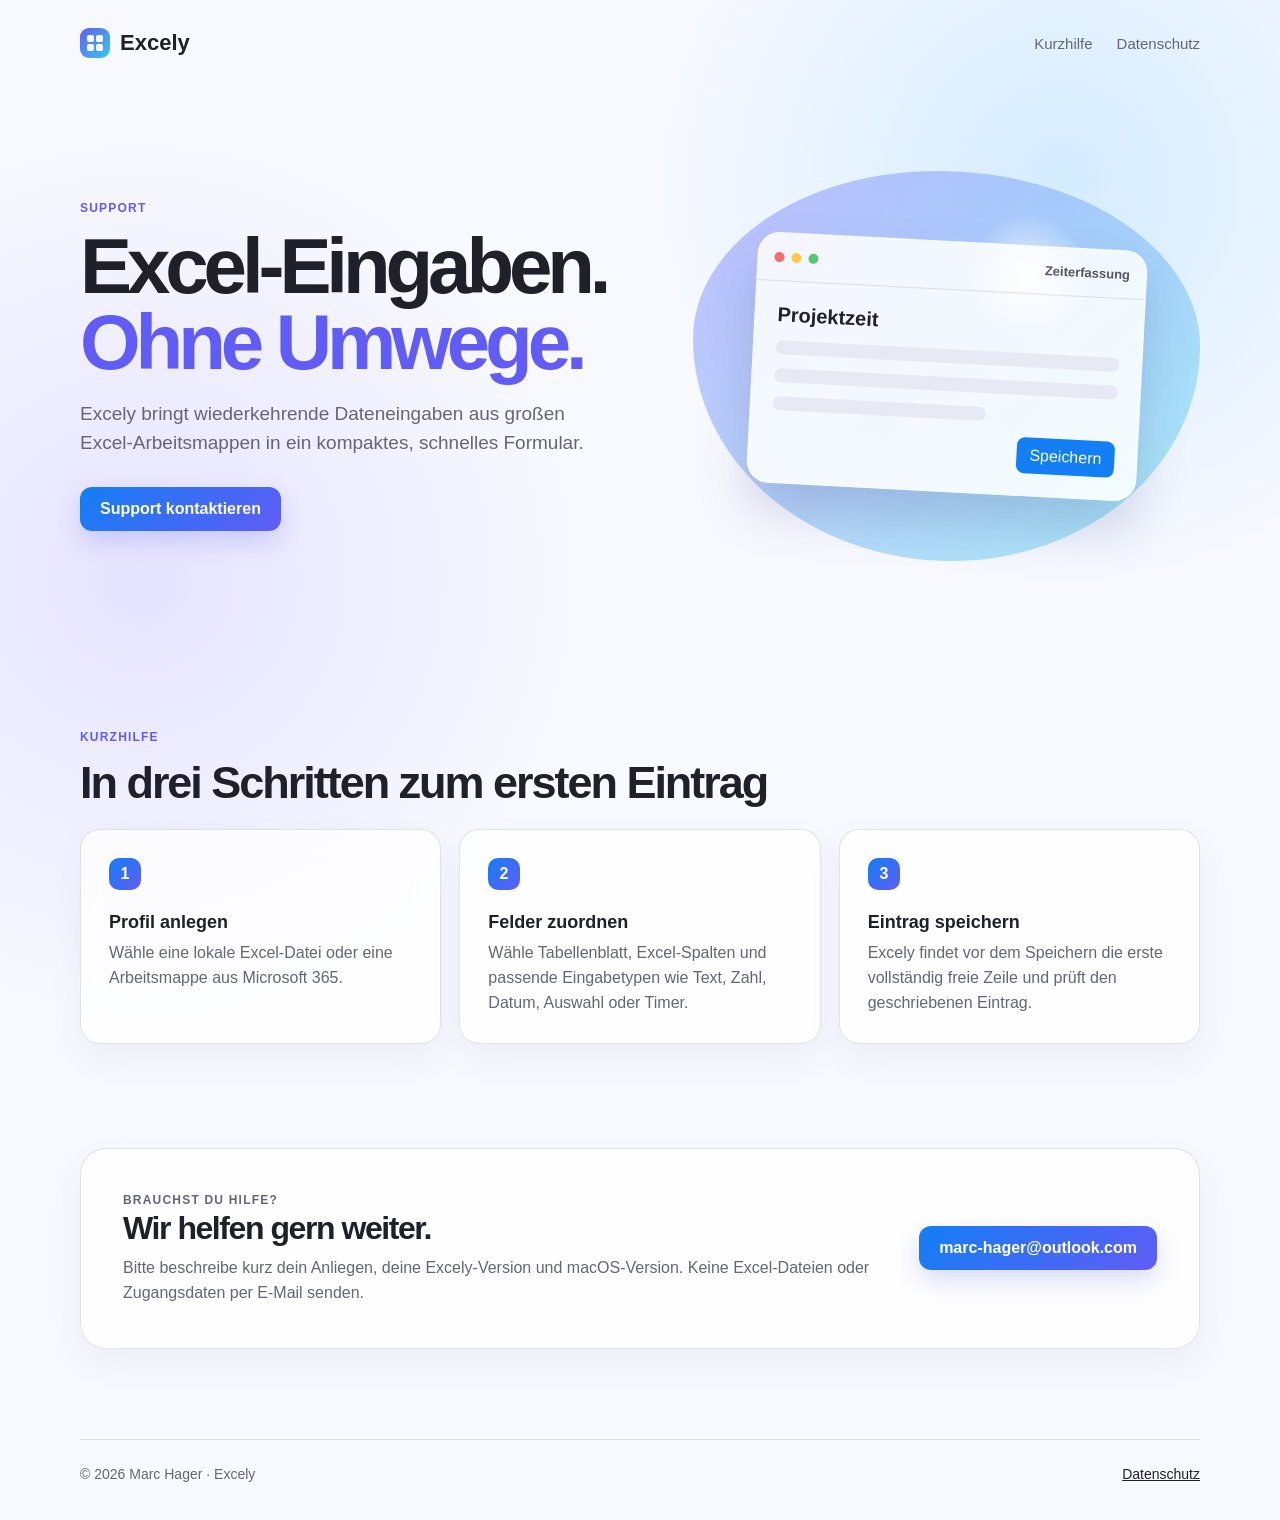
==== index.html @ b10bd7d4 "Add Excely support and privacy pages" ====
<!doctype html>
<html lang="de">
  <head>
    <meta charset="utf-8">
    <meta name="viewport" content="width=device-width, initial-scale=1">
    <meta name="description" content="Support und Kurzhilfe für Excely, das kompakte Eingabeformular für Excel.">
    <title>Excely – Support</title>
    <link rel="stylesheet" href="styles.css">
  </head>
  <body>
    <header class="site-header">
      <a class="brand" href="./" aria-label="Excely Support Startseite">
        <span class="brand-mark" aria-hidden="true"><i></i><i></i><i></i><i></i></span>
        <span>Excely</span>
      </a>
      <nav aria-label="Hauptnavigation">
        <a href="#hilfe">Kurzhilfe</a>
        <a href="datenschutz.html">Datenschutz</a>
      </nav>
    </header>

    <main>
      <section class="hero" aria-labelledby="hero-title">
        <div class="hero-copy">
          <p class="eyebrow">SUPPORT</p>
          <h1 id="hero-title">Excel-Eingaben.<br><span>Ohne Umwege.</span></h1>
          <p class="lead">Excely bringt wiederkehrende Dateneingaben aus großen Excel-Arbeitsmappen in ein kompaktes, schnelles Formular.</p>
          <a class="button" href="mailto:marc-hager@outlook.com?subject=Excely%20Support">Support kontaktieren</a>
        </div>
        <div class="hero-orb" aria-hidden="true">
          <div class="mini-window">
            <div class="mini-toolbar"><b></b><b></b><b></b><span>Zeiterfassung</span></div>
            <div class="mini-content">
              <strong>Projektzeit</strong>
              <div class="mini-line wide"></div>
              <div class="mini-line"></div>
              <div class="mini-line short"></div>
              <button>Speichern</button>
            </div>
          </div>
        </div>
      </section>

      <section class="quick-start" id="hilfe" aria-labelledby="quick-start-title">
        <p class="eyebrow">KURZHILFE</p>
        <h2 id="quick-start-title">In drei Schritten zum ersten Eintrag</h2>
        <div class="steps">
          <article>
            <span>1</span>
            <h3>Profil anlegen</h3>
            <p>Wähle eine lokale Excel-Datei oder eine Arbeitsmappe aus Microsoft 365.</p>
          </article>
          <article>
            <span>2</span>
            <h3>Felder zuordnen</h3>
            <p>Wähle Tabellenblatt, Excel-Spalten und passende Eingabetypen wie Text, Zahl, Datum, Auswahl oder Timer.</p>
          </article>
          <article>
            <span>3</span>
            <h3>Eintrag speichern</h3>
            <p>Excely findet vor dem Speichern die erste vollständig freie Zeile und prüft den geschriebenen Eintrag.</p>
          </article>
        </div>
      </section>

      <section class="support-card" aria-labelledby="support-title">
        <div>
          <p class="eyebrow">BRAUCHST DU HILFE?</p>
          <h2 id="support-title">Wir helfen gern weiter.</h2>
          <p>Bitte beschreibe kurz dein Anliegen, deine Excely-Version und macOS-Version. Keine Excel-Dateien oder Zugangsdaten per E-Mail senden.</p>
        </div>
        <a class="button secondary" href="mailto:marc-hager@outlook.com?subject=Excely%20Support">marc-hager@outlook.com</a>
      </section>
    </main>

    <footer>
      <span>© 2026 Marc Hager · Excely</span>
      <a href="datenschutz.html">Datenschutz</a>
    </footer>
  </body>
</html>
---- styles.css ----
:root {
  color-scheme: light;
  --ink: #20202a;
  --muted: #656574;
  --line: rgba(32, 32, 42, .12);
  --blue: #147ef5;
  --indigo: #615cf6;
  --surface: rgba(255, 255, 255, .76);
  font-family: -apple-system, BlinkMacSystemFont, "SF Pro Display", "Helvetica Neue", sans-serif;
}

* { box-sizing: border-box; }

body {
  margin: 0;
  min-width: 320px;
  color: var(--ink);
  background:
    radial-gradient(circle at 83% 12%, rgba(100, 194, 255, .24), transparent 26rem),
    radial-gradient(circle at 11% 38%, rgba(151, 126, 255, .18), transparent 28rem),
    #f8f9ff;
}

a { color: inherit; }

.site-header, main, footer {
  width: min(1120px, calc(100% - 48px));
  margin-inline: auto;
}

.site-header {
  display: flex;
  align-items: center;
  justify-content: space-between;
  min-height: 86px;
}

.brand { display: inline-flex; align-items: center; gap: 10px; color: var(--ink); font-size: 22px; font-weight: 750; text-decoration: none; }
.brand-mark { display: grid; grid-template-columns: repeat(2, 7px); gap: 2px; padding: 7px; border-radius: 9px; background: linear-gradient(135deg, var(--indigo), #39c8ee); }
.brand-mark i { display: block; height: 7px; border-radius: 2px; background: white; }
nav { display: flex; gap: 24px; color: var(--muted); font-size: 15px; }
nav a { text-decoration: none; }
nav a:hover, nav a[aria-current="page"] { color: var(--ink); }

.hero { display: grid; grid-template-columns: 1.06fr .94fr; align-items: center; min-height: 560px; gap: 42px; }
.eyebrow { margin: 0 0 13px; color: var(--indigo); font-size: 12px; font-weight: 750; letter-spacing: .1em; }
h1, h2, h3, p { margin-top: 0; }
h1 { max-width: 610px; margin-bottom: 20px; font-size: clamp(46px, 7vw, 78px); line-height: .98; letter-spacing: -.065em; }
h1 span { color: var(--indigo); }
h2 { margin-bottom: 20px; font-size: clamp(30px, 4vw, 45px); letter-spacing: -.045em; }
h3 { margin-bottom: 8px; font-size: 18px; }
.lead { max-width: 515px; margin-bottom: 30px; color: var(--muted); font-size: 19px; line-height: 1.5; }
.button { display: inline-block; padding: 13px 20px; border-radius: 12px; color: white; background: linear-gradient(135deg, var(--blue), var(--indigo)); box-shadow: 0 10px 24px rgba(59, 86, 212, .2); font-weight: 650; text-decoration: none; }
.button:hover { filter: brightness(1.04); transform: translateY(-1px); }

.hero-orb { display: grid; place-items: center; min-height: 390px; border-radius: 48% 52% 49% 51% / 43% 45% 55% 57%; background: radial-gradient(circle at 66% 27%, rgba(255, 255, 255, .86), transparent 14%), linear-gradient(140deg, rgba(128, 120, 255, .46), rgba(65, 216, 235, .42)); }
.mini-window { width: min(390px, 85%); overflow: hidden; border: 1px solid rgba(255, 255, 255, .78); border-radius: 22px; background: rgba(255, 255, 255, .85); box-shadow: 0 28px 50px rgba(60, 65, 130, .2); transform: rotate(3deg); }
.mini-toolbar { display: flex; align-items: center; gap: 7px; height: 48px; padding: 0 16px; border-bottom: 1px solid var(--line); }
.mini-toolbar b { width: 10px; height: 10px; border-radius: 50%; background: #ff6a6a; }
.mini-toolbar b:nth-child(2) { background: #ffca4a; }.mini-toolbar b:nth-child(3) { background: #52c96b; }
.mini-toolbar span { margin-left: auto; color: #555564; font-size: 13px; font-weight: 650; }
.mini-content { display: grid; gap: 14px; padding: 22px; }.mini-content strong { font-size: 20px; }.mini-line { height: 14px; border-radius: 7px; background: #e7e9f5; }.mini-line.wide { width: 100%; }.mini-line.short { width: 62%; }.mini-content button { justify-self: end; border: 0; border-radius: 8px; padding: 9px 13px; color: white; background: var(--blue); font: inherit; }

.quick-start { padding: 84px 0; }.steps { display: grid; grid-template-columns: repeat(3, 1fr); gap: 18px; }.steps article, .support-card { border: 1px solid var(--line); background: var(--surface); box-shadow: 0 14px 34px rgba(66, 66, 98, .06); backdrop-filter: blur(12px); }.steps article { padding: 28px; border-radius: 20px; }.steps span { display: grid; width: 32px; height: 32px; place-items: center; margin-bottom: 22px; border-radius: 10px; color: white; background: linear-gradient(135deg, var(--blue), var(--indigo)); font-weight: 700; }.steps p, .support-card p { margin-bottom: 0; color: var(--muted); line-height: 1.55; }

.support-card { display: flex; align-items: center; justify-content: space-between; gap: 30px; margin: 20px 0 90px; padding: 42px; border-radius: 26px; }.support-card h2 { margin-bottom: 9px; font-size: 32px; }.secondary { white-space: nowrap; }

.legal-page { max-width: 760px; padding: 72px 0 92px; }.legal-page h1 { font-size: clamp(44px, 6vw, 62px); }.legal-page h2 { margin-top: 44px; margin-bottom: 12px; font-size: 24px; }.legal-page p { color: #444451; line-height: 1.65; }.updated { color: var(--muted) !important; }
footer { display: flex; justify-content: space-between; padding: 26px 0 38px; border-top: 1px solid var(--line); color: var(--muted); font-size: 14px; }footer a { color: var(--ink); }

@media (max-width: 720px) {
  .site-header, main, footer { width: min(100% - 32px, 1120px); }.site-header { min-height: 72px; }.site-header nav { gap: 14px; font-size: 14px; }.hero { grid-template-columns: 1fr; padding: 54px 0 68px; gap: 30px; }.hero-orb { min-height: 300px; }.steps { grid-template-columns: 1fr; }.quick-start { padding: 58px 0; }.support-card { display: block; margin-bottom: 58px; padding: 30px; }.support-card .button { margin-top: 24px; }.legal-page { padding-top: 42px; }footer { gap: 12px; flex-direction: column; }
}
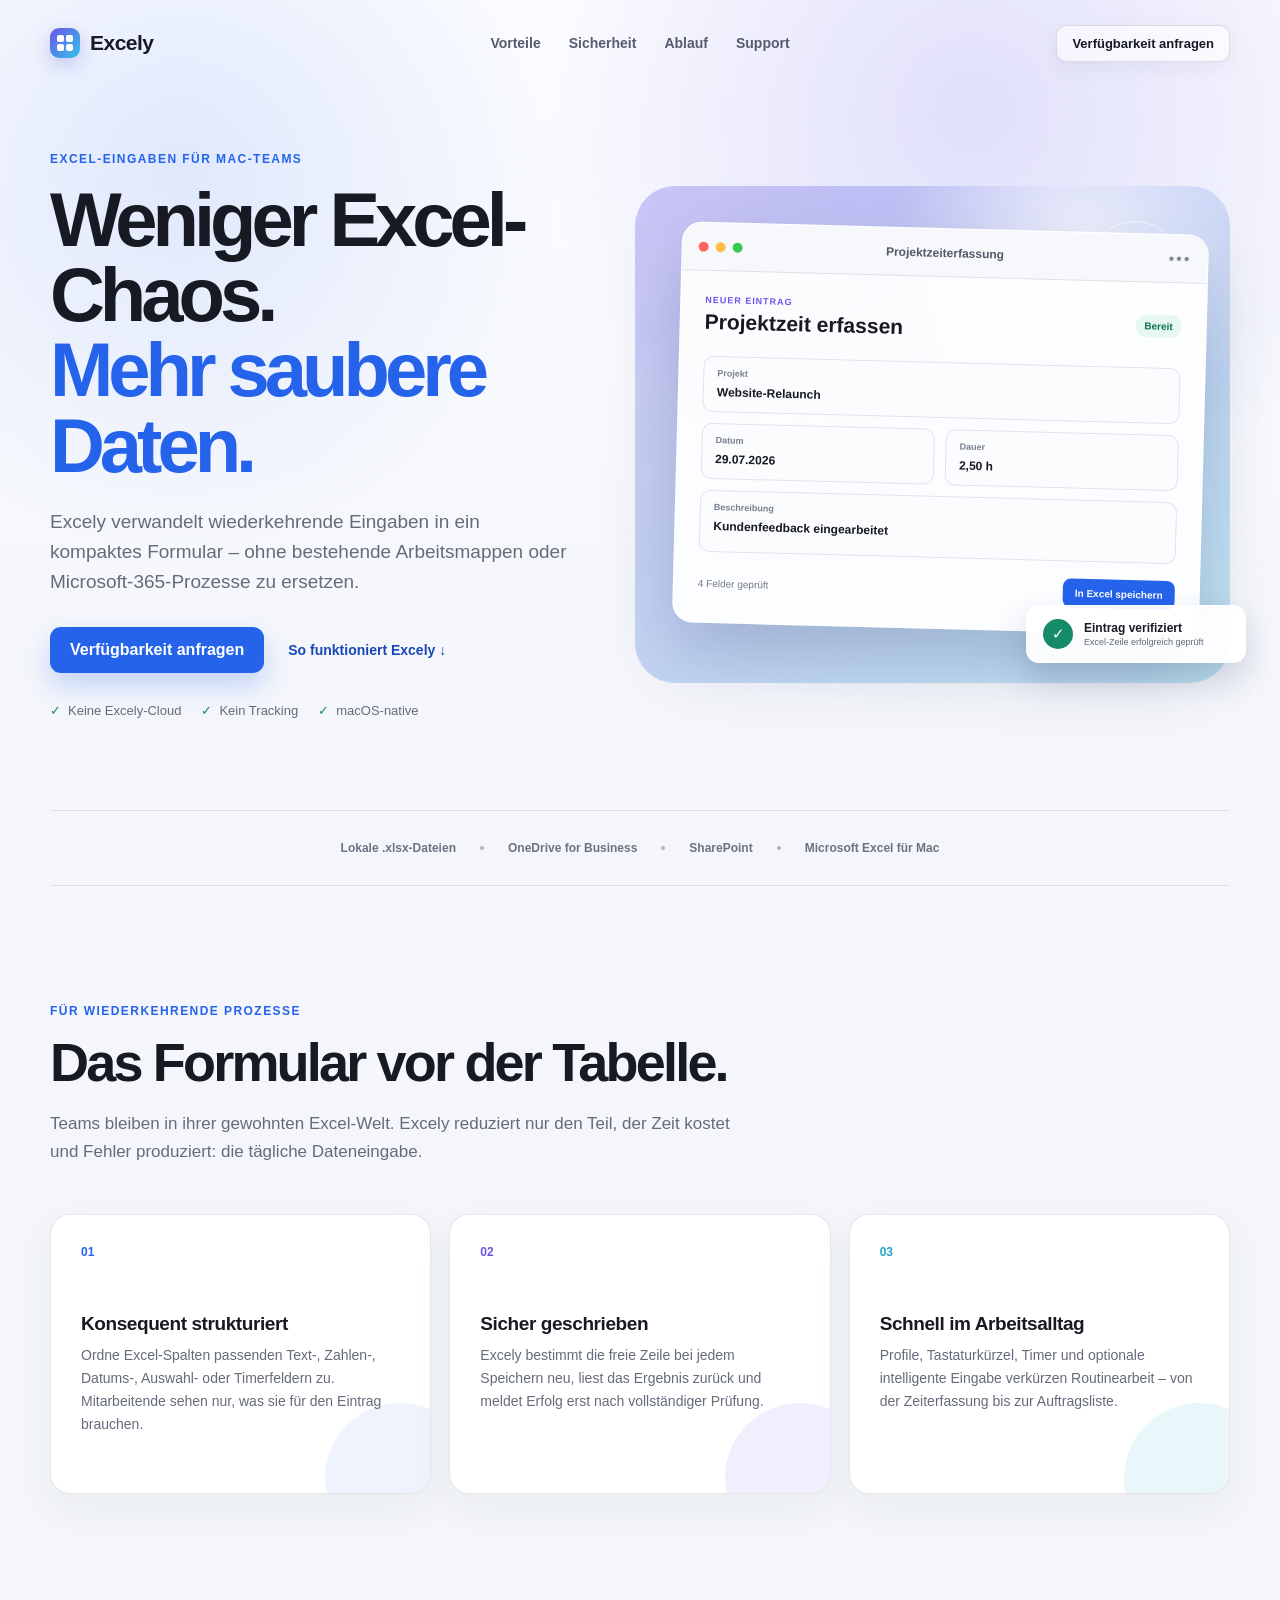
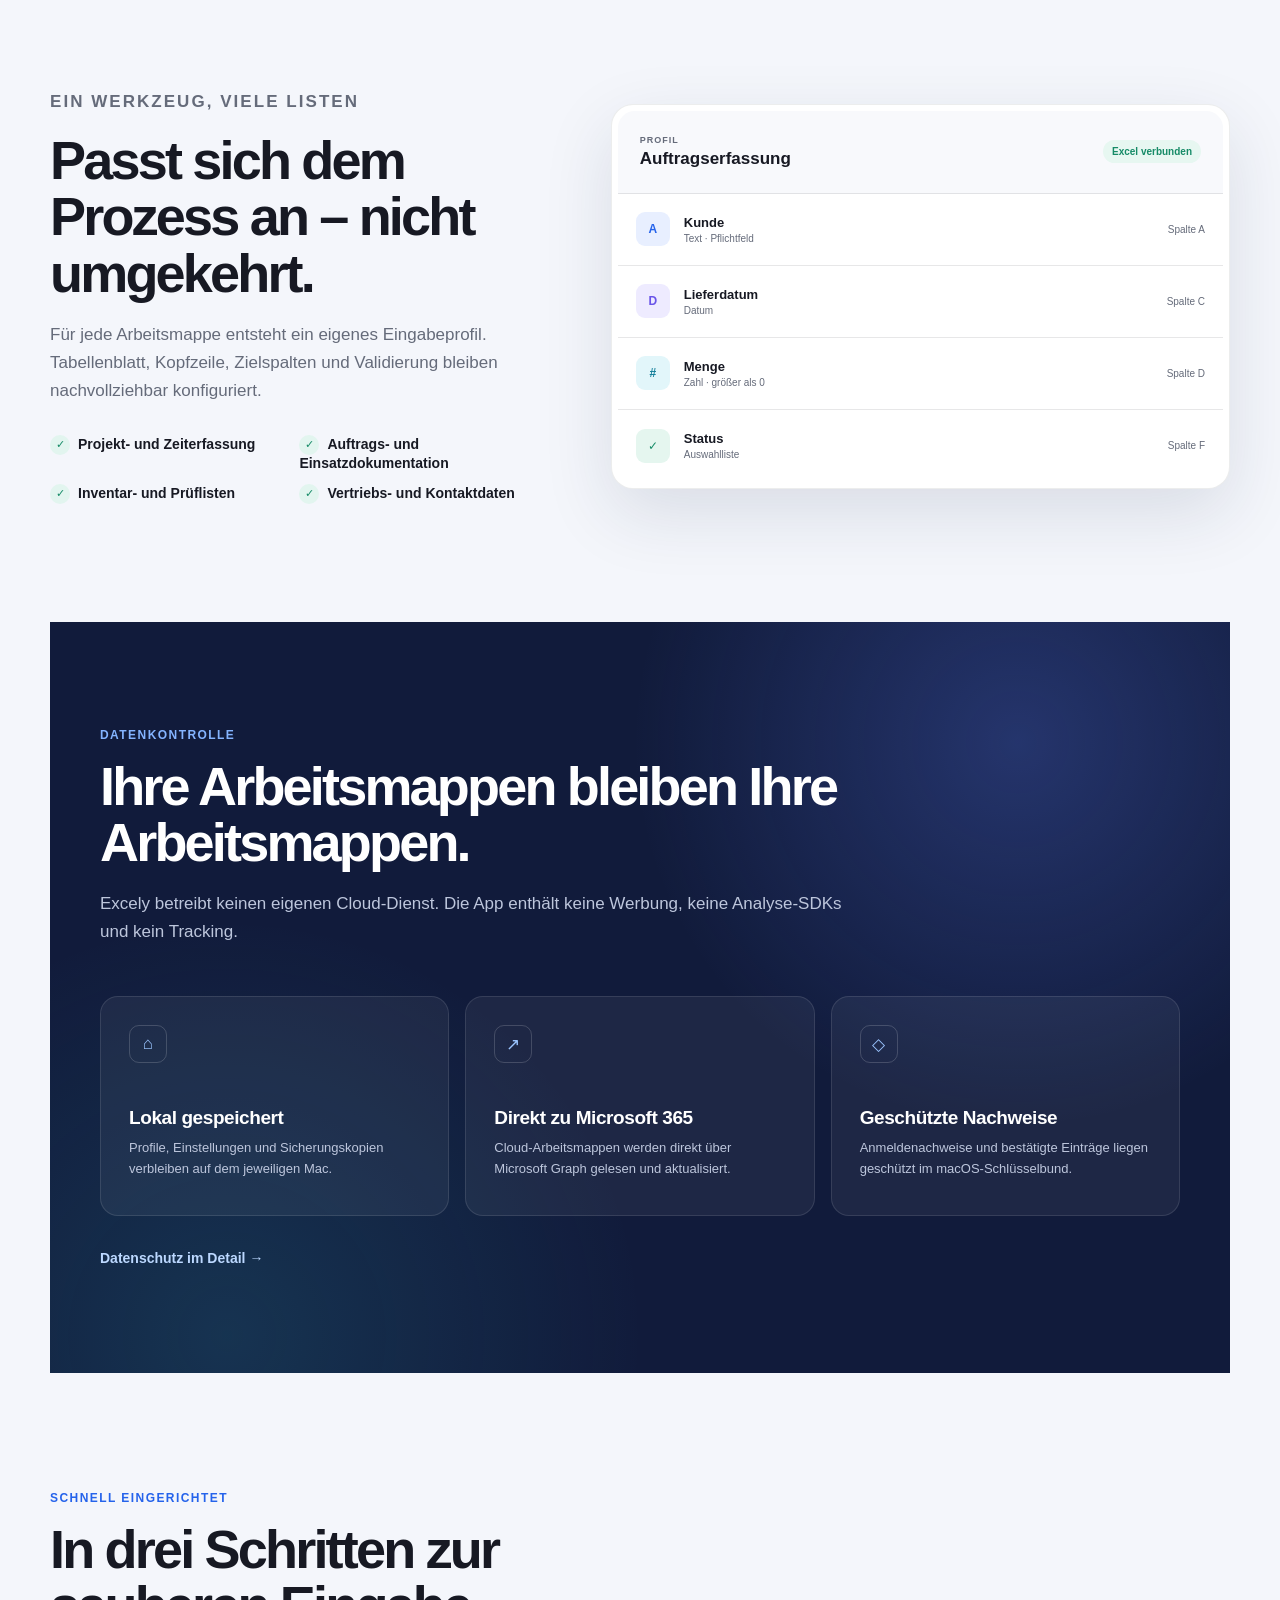
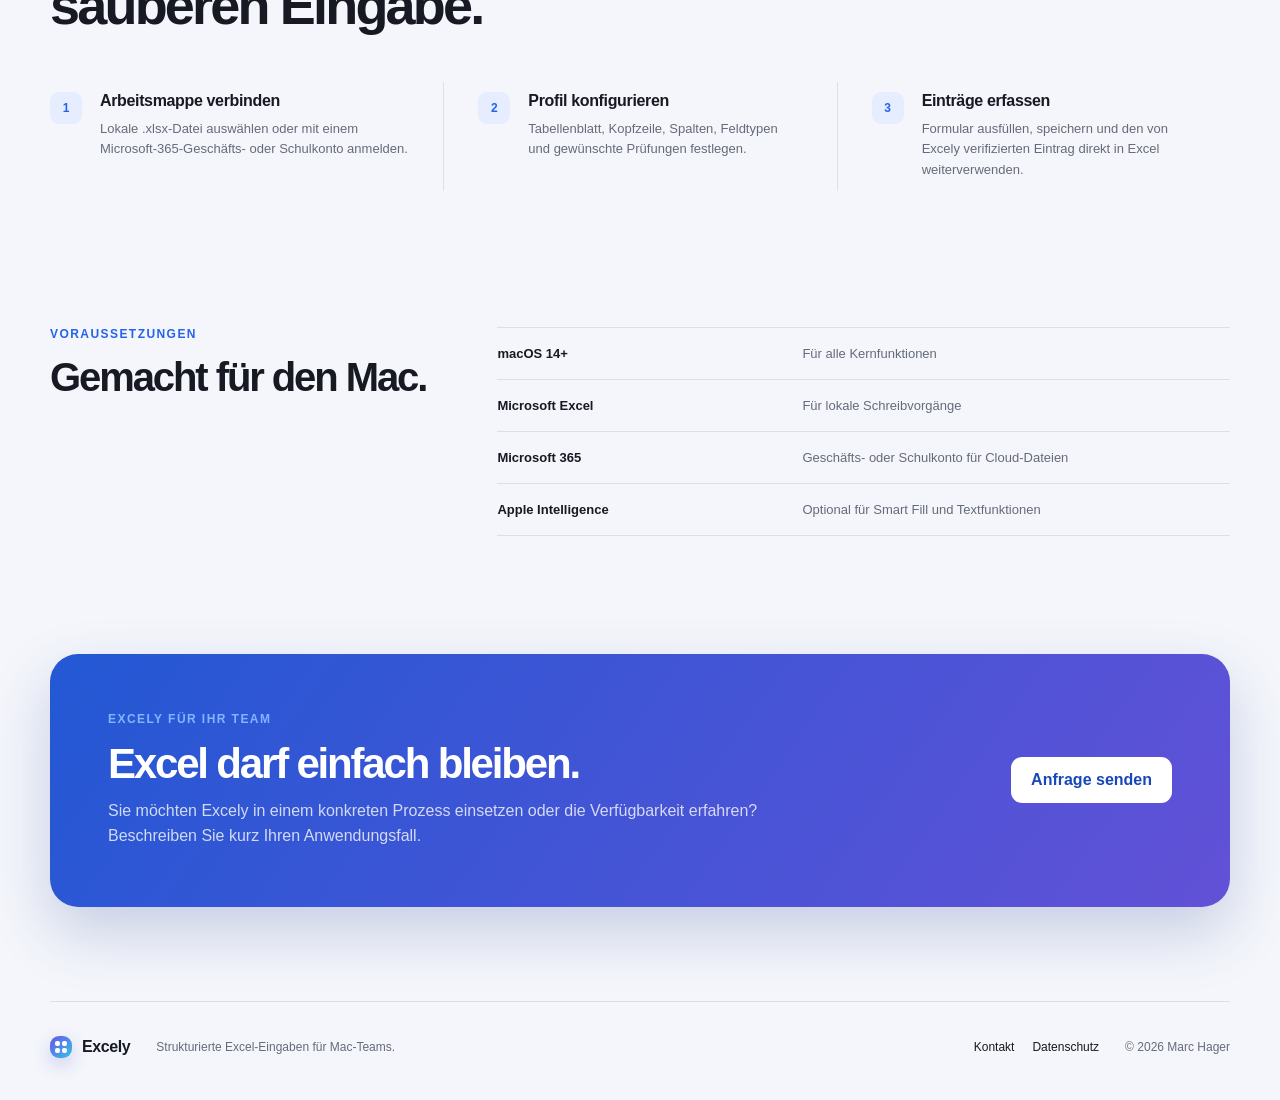
==== commit d4d9c10a: "Revamp Excely marketing and privacy pages" ====
--- a/index.html
+++ b/index.html
@@ -3,79 +3,231 @@
   <head>
     <meta charset="utf-8">
     <meta name="viewport" content="width=device-width, initial-scale=1">
-    <meta name="description" content="Support und Kurzhilfe für Excely, das kompakte Eingabeformular für Excel.">
-    <title>Excely – Support</title>
+    <meta name="description" content="Excely macht wiederkehrende Excel-Eingaben für Teams schnell, strukturiert und verlässlich – lokal auf dem Mac oder direkt in Microsoft 365.">
+    <meta name="theme-color" content="#f4f6fb">
+    <title>Excely – Strukturierte Excel-Eingaben für Teams</title>
     <link rel="stylesheet" href="styles.css">
   </head>
   <body>
+    <a class="skip-link" href="#inhalt">Zum Inhalt springen</a>
+
     <header class="site-header">
-      <a class="brand" href="./" aria-label="Excely Support Startseite">
+      <a class="brand" href="./" aria-label="Excely Startseite">
         <span class="brand-mark" aria-hidden="true"><i></i><i></i><i></i><i></i></span>
         <span>Excely</span>
       </a>
       <nav aria-label="Hauptnavigation">
-        <a href="#hilfe">Kurzhilfe</a>
-        <a href="datenschutz.html">Datenschutz</a>
+        <a href="#vorteile">Vorteile</a>
+        <a href="#sicherheit">Sicherheit</a>
+        <a href="#ablauf">Ablauf</a>
+        <a href="#support">Support</a>
       </nav>
+      <a class="header-cta" href="mailto:marc-hager@outlook.com?subject=Excely%20f%C3%BCr%20unser%20Team">Verfügbarkeit anfragen</a>
     </header>
 
-    <main>
+    <main id="inhalt">
       <section class="hero" aria-labelledby="hero-title">
         <div class="hero-copy">
-          <p class="eyebrow">SUPPORT</p>
-          <h1 id="hero-title">Excel-Eingaben.<br><span>Ohne Umwege.</span></h1>
-          <p class="lead">Excely bringt wiederkehrende Dateneingaben aus großen Excel-Arbeitsmappen in ein kompaktes, schnelles Formular.</p>
-          <a class="button" href="mailto:marc-hager@outlook.com?subject=Excely%20Support">Support kontaktieren</a>
-        </div>
-        <div class="hero-orb" aria-hidden="true">
-          <div class="mini-window">
-            <div class="mini-toolbar"><b></b><b></b><b></b><span>Zeiterfassung</span></div>
-            <div class="mini-content">
-              <strong>Projektzeit</strong>
-              <div class="mini-line wide"></div>
-              <div class="mini-line"></div>
-              <div class="mini-line short"></div>
-              <button>Speichern</button>
+          <p class="eyebrow">EXCEL-EINGABEN FÜR MAC-TEAMS</p>
+          <h1 id="hero-title">Weniger Excel-Chaos.<br><span>Mehr saubere Daten.</span></h1>
+          <p class="lead">Excely verwandelt wiederkehrende Eingaben in ein kompaktes Formular – ohne bestehende Arbeitsmappen oder Microsoft-365-Prozesse zu ersetzen.</p>
+          <div class="hero-actions">
+            <a class="button" href="mailto:marc-hager@outlook.com?subject=Excely%20f%C3%BCr%20unser%20Team">Verfügbarkeit anfragen</a>
+            <a class="text-link" href="#ablauf">So funktioniert Excely <span aria-hidden="true">↓</span></a>
+          </div>
+          <ul class="hero-facts" aria-label="Kurzvorteile">
+            <li>Keine Excely-Cloud</li>
+            <li>Kein Tracking</li>
+            <li>macOS-native</li>
+          </ul>
+        </div>
+
+        <div class="product-stage" aria-hidden="true">
+          <div class="app-window">
+            <div class="window-toolbar">
+              <span class="traffic-lights" aria-hidden="true"><i></i><i></i><i></i></span>
+              <span class="profile-name">Projektzeiterfassung</span>
+              <span class="window-icon" aria-hidden="true">•••</span>
             </div>
-          </div>
-        </div>
-      </section>
-
-      <section class="quick-start" id="hilfe" aria-labelledby="quick-start-title">
-        <p class="eyebrow">KURZHILFE</p>
-        <h2 id="quick-start-title">In drei Schritten zum ersten Eintrag</h2>
-        <div class="steps">
+            <div class="window-body">
+              <div class="form-heading">
+                <div>
+                  <span class="form-kicker">NEUER EINTRAG</span>
+                  <strong>Projektzeit erfassen</strong>
+                </div>
+                <span class="status-dot">Bereit</span>
+              </div>
+              <div class="mock-field">
+                <span>Projekt</span>
+                <strong>Website-Relaunch</strong>
+              </div>
+              <div class="mock-grid">
+                <div class="mock-field">
+                  <span>Datum</span>
+                  <strong>29.07.2026</strong>
+                </div>
+                <div class="mock-field">
+                  <span>Dauer</span>
+                  <strong>2,50 h</strong>
+                </div>
+              </div>
+              <div class="mock-field tall">
+                <span>Beschreibung</span>
+                <strong>Kundenfeedback eingearbeitet</strong>
+              </div>
+              <div class="mock-footer">
+                <span>4 Felder geprüft</span>
+                <button type="button" tabindex="-1">In Excel speichern</button>
+              </div>
+            </div>
+          </div>
+          <div class="verified-card">
+            <span class="checkmark" aria-hidden="true">✓</span>
+            <div><strong>Eintrag verifiziert</strong><small>Excel-Zeile erfolgreich geprüft</small></div>
+          </div>
+        </div>
+      </section>
+
+      <section class="proof-strip" aria-label="Unterstützte Arbeitsweisen">
+        <span>Lokale .xlsx-Dateien</span>
+        <i aria-hidden="true"></i>
+        <span>OneDrive for Business</span>
+        <i aria-hidden="true"></i>
+        <span>SharePoint</span>
+        <i aria-hidden="true"></i>
+        <span>Microsoft Excel für Mac</span>
+      </section>
+
+      <section class="section intro-section" id="vorteile" aria-labelledby="benefits-title">
+        <div class="section-heading">
+          <p class="eyebrow">FÜR WIEDERKEHRENDE PROZESSE</p>
+          <h2 id="benefits-title">Das Formular vor der Tabelle.</h2>
+          <p>Teams bleiben in ihrer gewohnten Excel-Welt. Excely reduziert nur den Teil, der Zeit kostet und Fehler produziert: die tägliche Dateneingabe.</p>
+        </div>
+        <div class="benefit-grid">
+          <article class="feature-card accent-blue">
+            <span class="feature-number">01</span>
+            <h3>Konsequent strukturiert</h3>
+            <p>Ordne Excel-Spalten passenden Text-, Zahlen-, Datums-, Auswahl- oder Timerfeldern zu. Mitarbeitende sehen nur, was sie für den Eintrag brauchen.</p>
+          </article>
+          <article class="feature-card accent-violet">
+            <span class="feature-number">02</span>
+            <h3>Sicher geschrieben</h3>
+            <p>Excely bestimmt die freie Zeile bei jedem Speichern neu, liest das Ergebnis zurück und meldet Erfolg erst nach vollständiger Prüfung.</p>
+          </article>
+          <article class="feature-card accent-cyan">
+            <span class="feature-number">03</span>
+            <h3>Schnell im Arbeitsalltag</h3>
+            <p>Profile, Tastaturkürzel, Timer und optionale intelligente Eingabe verkürzen Routinearbeit – von der Zeiterfassung bis zur Auftragsliste.</p>
+          </article>
+        </div>
+      </section>
+
+      <section class="section workflow-showcase" aria-labelledby="use-cases-title">
+        <div class="workflow-copy">
+          <p class="eyebrow">EIN WERKZEUG, VIELE LISTEN</p>
+          <h2 id="use-cases-title">Passt sich dem Prozess an – nicht umgekehrt.</h2>
+          <p>Für jede Arbeitsmappe entsteht ein eigenes Eingabeprofil. Tabellenblatt, Kopfzeile, Zielspalten und Validierung bleiben nachvollziehbar konfiguriert.</p>
+          <ul class="check-list">
+            <li>Projekt- und Zeiterfassung</li>
+            <li>Auftrags- und Einsatzdokumentation</li>
+            <li>Inventar- und Prüflisten</li>
+            <li>Vertriebs- und Kontaktdaten</li>
+          </ul>
+        </div>
+        <div class="mapping-panel" aria-label="Beispiel einer Feldzuordnung">
+          <div class="mapping-header">
+            <div><span>PROFIL</span><strong>Auftragserfassung</strong></div>
+            <span class="connected">Excel verbunden</span>
+          </div>
+          <div class="mapping-row"><span class="field-icon blue">A</span><div><strong>Kunde</strong><small>Text · Pflichtfeld</small></div><span>Spalte A</span></div>
+          <div class="mapping-row"><span class="field-icon violet">D</span><div><strong>Lieferdatum</strong><small>Datum</small></div><span>Spalte C</span></div>
+          <div class="mapping-row"><span class="field-icon cyan">#</span><div><strong>Menge</strong><small>Zahl · größer als 0</small></div><span>Spalte D</span></div>
+          <div class="mapping-row"><span class="field-icon green">✓</span><div><strong>Status</strong><small>Auswahlliste</small></div><span>Spalte F</span></div>
+        </div>
+      </section>
+
+      <section class="security-section" id="sicherheit" aria-labelledby="security-title">
+        <div class="security-heading">
+          <p class="eyebrow light">DATENKONTROLLE</p>
+          <h2 id="security-title">Ihre Arbeitsmappen bleiben Ihre Arbeitsmappen.</h2>
+          <p>Excely betreibt keinen eigenen Cloud-Dienst. Die App enthält keine Werbung, keine Analyse-SDKs und kein Tracking.</p>
+        </div>
+        <div class="security-grid">
           <article>
+            <span class="security-icon" aria-hidden="true">⌂</span>
+            <h3>Lokal gespeichert</h3>
+            <p>Profile, Einstellungen und Sicherungskopien verbleiben auf dem jeweiligen Mac.</p>
+          </article>
+          <article>
+            <span class="security-icon" aria-hidden="true">↗</span>
+            <h3>Direkt zu Microsoft 365</h3>
+            <p>Cloud-Arbeitsmappen werden direkt über Microsoft Graph gelesen und aktualisiert.</p>
+          </article>
+          <article>
+            <span class="security-icon" aria-hidden="true">◇</span>
+            <h3>Geschützte Nachweise</h3>
+            <p>Anmeldenachweise und bestätigte Einträge liegen geschützt im macOS-Schlüsselbund.</p>
+          </article>
+        </div>
+        <a class="security-link" href="datenschutz.html">Datenschutz im Detail <span aria-hidden="true">→</span></a>
+      </section>
+
+      <section class="section steps-section" id="ablauf" aria-labelledby="steps-title">
+        <div class="section-heading compact">
+          <p class="eyebrow">SCHNELL EINGERICHTET</p>
+          <h2 id="steps-title">In drei Schritten zur sauberen Eingabe.</h2>
+        </div>
+        <ol class="steps">
+          <li>
             <span>1</span>
-            <h3>Profil anlegen</h3>
-            <p>Wähle eine lokale Excel-Datei oder eine Arbeitsmappe aus Microsoft 365.</p>
-          </article>
-          <article>
+            <div><h3>Arbeitsmappe verbinden</h3><p>Lokale .xlsx-Datei auswählen oder mit einem Microsoft-365-Geschäfts- oder Schulkonto anmelden.</p></div>
+          </li>
+          <li>
             <span>2</span>
-            <h3>Felder zuordnen</h3>
-            <p>Wähle Tabellenblatt, Excel-Spalten und passende Eingabetypen wie Text, Zahl, Datum, Auswahl oder Timer.</p>
-          </article>
-          <article>
+            <div><h3>Profil konfigurieren</h3><p>Tabellenblatt, Kopfzeile, Spalten, Feldtypen und gewünschte Prüfungen festlegen.</p></div>
+          </li>
+          <li>
             <span>3</span>
-            <h3>Eintrag speichern</h3>
-            <p>Excely findet vor dem Speichern die erste vollständig freie Zeile und prüft den geschriebenen Eintrag.</p>
-          </article>
-        </div>
-      </section>
-
-      <section class="support-card" aria-labelledby="support-title">
+            <div><h3>Einträge erfassen</h3><p>Formular ausfüllen, speichern und den von Excely verifizierten Eintrag direkt in Excel weiterverwenden.</p></div>
+          </li>
+        </ol>
+      </section>
+
+      <section class="requirements" aria-labelledby="requirements-title">
         <div>
-          <p class="eyebrow">BRAUCHST DU HILFE?</p>
-          <h2 id="support-title">Wir helfen gern weiter.</h2>
-          <p>Bitte beschreibe kurz dein Anliegen, deine Excely-Version und macOS-Version. Keine Excel-Dateien oder Zugangsdaten per E-Mail senden.</p>
-        </div>
-        <a class="button secondary" href="mailto:marc-hager@outlook.com?subject=Excely%20Support">marc-hager@outlook.com</a>
+          <p class="eyebrow">VORAUSSETZUNGEN</p>
+          <h2 id="requirements-title">Gemacht für den Mac.</h2>
+        </div>
+        <ul>
+          <li><strong>macOS 14+</strong><span>Für alle Kernfunktionen</span></li>
+          <li><strong>Microsoft Excel</strong><span>Für lokale Schreibvorgänge</span></li>
+          <li><strong>Microsoft 365</strong><span>Geschäfts- oder Schulkonto für Cloud-Dateien</span></li>
+          <li><strong>Apple Intelligence</strong><span>Optional für Smart Fill und Textfunktionen</span></li>
+        </ul>
+      </section>
+
+      <section class="contact-card" id="support" aria-labelledby="contact-title">
+        <div>
+          <p class="eyebrow light">EXCELY FÜR IHR TEAM</p>
+          <h2 id="contact-title">Excel darf einfach bleiben.</h2>
+          <p>Sie möchten Excely in einem konkreten Prozess einsetzen oder die Verfügbarkeit erfahren? Beschreiben Sie kurz Ihren Anwendungsfall.</p>
+        </div>
+        <a class="button light-button" href="mailto:marc-hager@outlook.com?subject=Excely%20f%C3%BCr%20unser%20Team">Anfrage senden</a>
       </section>
     </main>
 
     <footer>
-      <span>© 2026 Marc Hager · Excely</span>
-      <a href="datenschutz.html">Datenschutz</a>
+      <a class="brand footer-brand" href="./" aria-label="Excely Startseite">
+        <span class="brand-mark" aria-hidden="true"><i></i><i></i><i></i><i></i></span>
+        <span>Excely</span>
+      </a>
+      <p>Strukturierte Excel-Eingaben für Mac-Teams.</p>
+      <div class="footer-links">
+        <a href="#support">Kontakt</a>
+        <a href="datenschutz.html">Datenschutz</a>
+      </div>
+      <span class="copyright">© 2026 Marc Hager</span>
     </footer>
   </body>
 </html>
--- a/styles.css
+++ b/styles.css
@@ -1,73 +1,1301 @@
 :root {
   color-scheme: light;
-  --ink: #20202a;
-  --muted: #656574;
-  --line: rgba(32, 32, 42, .12);
-  --blue: #147ef5;
-  --indigo: #615cf6;
-  --surface: rgba(255, 255, 255, .76);
-  font-family: -apple-system, BlinkMacSystemFont, "SF Pro Display", "Helvetica Neue", sans-serif;
-}
-
-* { box-sizing: border-box; }
+  --ink: #171923;
+  --muted: #656b7a;
+  --line: rgba(23, 25, 35, 0.1);
+  --blue: #2563eb;
+  --blue-dark: #1848b8;
+  --violet: #6954e8;
+  --cyan: #1fa6c6;
+  --green: #168b67;
+  --navy: #111b3b;
+  --surface: #ffffff;
+  --soft: #f4f6fb;
+  --shadow: 0 24px 70px rgba(28, 39, 76, 0.12);
+  font-family: -apple-system, BlinkMacSystemFont, "SF Pro Display", "Helvetica Neue", Arial, sans-serif;
+  font-synthesis: none;
+}
+
+* {
+  box-sizing: border-box;
+}
+
+html {
+  scroll-behavior: smooth;
+}
 
 body {
   margin: 0;
   min-width: 320px;
   color: var(--ink);
+  background: var(--soft);
+}
+
+body::before {
+  position: absolute;
+  z-index: -1;
+  top: 0;
+  right: 0;
+  left: 0;
+  height: 760px;
   background:
-    radial-gradient(circle at 83% 12%, rgba(100, 194, 255, .24), transparent 26rem),
-    radial-gradient(circle at 11% 38%, rgba(151, 126, 255, .18), transparent 28rem),
-    #f8f9ff;
-}
-
-a { color: inherit; }
-
-.site-header, main, footer {
-  width: min(1120px, calc(100% - 48px));
+    radial-gradient(circle at 76% 14%, rgba(97, 84, 232, 0.17), transparent 27rem),
+    radial-gradient(circle at 14% 22%, rgba(37, 99, 235, 0.12), transparent 24rem),
+    linear-gradient(180deg, #fbfcff, var(--soft));
+  content: "";
+}
+
+a {
+  color: inherit;
+}
+
+button,
+a {
+  -webkit-tap-highlight-color: transparent;
+}
+
+.skip-link {
+  position: fixed;
+  z-index: 100;
+  top: 12px;
+  left: 12px;
+  padding: 10px 14px;
+  border-radius: 8px;
+  color: #fff;
+  background: var(--navy);
+  transform: translateY(-150%);
+}
+
+.skip-link:focus {
+  transform: translateY(0);
+}
+
+.site-header,
+main,
+footer {
+  width: min(1180px, calc(100% - 48px));
   margin-inline: auto;
 }
 
 .site-header {
+  display: grid;
+  grid-template-columns: 1fr auto 1fr;
+  align-items: center;
+  min-height: 86px;
+}
+
+.brand {
+  display: inline-flex;
+  align-items: center;
+  gap: 10px;
+  width: max-content;
+  color: var(--ink);
+  font-size: 21px;
+  font-weight: 760;
+  letter-spacing: -0.025em;
+  text-decoration: none;
+}
+
+.brand-mark {
+  display: grid;
+  grid-template-columns: repeat(2, 7px);
+  gap: 2px;
+  padding: 7px;
+  border-radius: 9px;
+  background: linear-gradient(135deg, var(--violet), #35c4e7);
+  box-shadow: 0 7px 18px rgba(84, 76, 205, 0.24);
+}
+
+.brand-mark i {
+  display: block;
+  width: 7px;
+  height: 7px;
+  border-radius: 2px;
+  background: #fff;
+}
+
+nav {
   display: flex;
   align-items: center;
+  gap: 28px;
+  color: #555c6d;
+  font-size: 14px;
+  font-weight: 570;
+}
+
+nav a {
+  text-decoration: none;
+}
+
+nav a:hover,
+nav a[aria-current="page"] {
+  color: var(--ink);
+}
+
+.header-cta {
+  justify-self: end;
+  padding: 10px 15px;
+  border: 1px solid rgba(23, 25, 35, 0.13);
+  border-radius: 10px;
+  background: rgba(255, 255, 255, 0.62);
+  box-shadow: 0 6px 20px rgba(31, 42, 73, 0.06);
+  font-size: 13px;
+  font-weight: 650;
+  text-decoration: none;
+}
+
+.header-cta:hover {
+  border-color: rgba(37, 99, 235, 0.35);
+  background: #fff;
+}
+
+.hero {
+  display: grid;
+  grid-template-columns: 0.93fr 1.07fr;
+  align-items: center;
+  min-height: 620px;
+  gap: 68px;
+  padding: 66px 0 92px;
+}
+
+.eyebrow {
+  margin: 0 0 16px;
+  color: var(--blue);
+  font-size: 12px;
+  font-weight: 760;
+  letter-spacing: 0.12em;
+}
+
+h1,
+h2,
+h3,
+p {
+  margin-top: 0;
+}
+
+h1 {
+  max-width: 650px;
+  margin-bottom: 24px;
+  font-size: clamp(48px, 6vw, 76px);
+  line-height: 0.99;
+  letter-spacing: -0.066em;
+}
+
+h1 span {
+  color: var(--blue);
+}
+
+h2 {
+  margin-bottom: 20px;
+  font-size: clamp(35px, 4.5vw, 54px);
+  line-height: 1.04;
+  letter-spacing: -0.052em;
+}
+
+h3 {
+  margin-bottom: 9px;
+  font-size: 19px;
+  letter-spacing: -0.022em;
+}
+
+.lead {
+  max-width: 580px;
+  margin-bottom: 30px;
+  color: var(--muted);
+  font-size: 19px;
+  line-height: 1.58;
+}
+
+.hero-actions {
+  display: flex;
+  align-items: center;
+  gap: 24px;
+}
+
+.button {
+  display: inline-block;
+  padding: 14px 20px;
+  border-radius: 11px;
+  color: #fff;
+  background: var(--blue);
+  box-shadow: 0 12px 28px rgba(37, 99, 235, 0.25);
+  font-weight: 680;
+  text-decoration: none;
+  transition: transform 160ms ease, background 160ms ease;
+}
+
+.button:hover {
+  background: var(--blue-dark);
+  transform: translateY(-1px);
+}
+
+.text-link,
+.security-link {
+  color: var(--blue-dark);
+  font-size: 14px;
+  font-weight: 670;
+  text-decoration: none;
+}
+
+.text-link:hover,
+.security-link:hover {
+  text-decoration: underline;
+  text-underline-offset: 4px;
+}
+
+.hero-facts {
+  display: flex;
+  flex-wrap: wrap;
+  gap: 8px 20px;
+  margin: 30px 0 0;
+  padding: 0;
+  color: var(--muted);
+  font-size: 13px;
+  list-style: none;
+}
+
+.hero-facts li::before {
+  margin-right: 7px;
+  color: var(--green);
+  content: "✓";
+  font-weight: 800;
+}
+
+.product-stage {
+  position: relative;
+  min-height: 470px;
+  padding: 42px 26px 54px 42px;
+  border-radius: 40px;
+  background:
+    radial-gradient(circle at 75% 13%, rgba(255, 255, 255, 0.8), transparent 12rem),
+    linear-gradient(145deg, rgba(105, 84, 232, 0.3), rgba(44, 180, 216, 0.27));
+}
+
+.product-stage::before {
+  position: absolute;
+  top: 7%;
+  right: 8%;
+  width: 92px;
+  height: 92px;
+  border: 1px solid rgba(255, 255, 255, 0.7);
+  border-radius: 50%;
+  content: "";
+}
+
+.app-window {
+  position: relative;
+  z-index: 1;
+  overflow: hidden;
+  border: 1px solid rgba(255, 255, 255, 0.9);
+  border-radius: 20px;
+  background: rgba(255, 255, 255, 0.94);
+  box-shadow: 0 32px 72px rgba(34, 45, 93, 0.23);
+  transform: rotate(1.5deg);
+}
+
+.window-toolbar {
+  display: grid;
+  grid-template-columns: 1fr auto 1fr;
+  align-items: center;
+  min-height: 48px;
+  padding: 0 16px;
+  border-bottom: 1px solid var(--line);
+  background: rgba(247, 248, 252, 0.92);
+}
+
+.traffic-lights {
+  display: flex;
+  gap: 7px;
+}
+
+.traffic-lights i {
+  width: 10px;
+  height: 10px;
+  border-radius: 50%;
+  background: #ff645c;
+}
+
+.traffic-lights i:nth-child(2) {
+  background: #ffbd44;
+}
+
+.traffic-lights i:nth-child(3) {
+  background: #38c74f;
+}
+
+.profile-name {
+  color: #525866;
+  font-size: 12px;
+  font-weight: 650;
+}
+
+.window-icon {
+  justify-self: end;
+  color: #848997;
+  letter-spacing: 2px;
+}
+
+.window-body {
+  padding: 24px;
+}
+
+.form-heading {
+  display: flex;
+  align-items: center;
   justify-content: space-between;
-  min-height: 86px;
-}
-
-.brand { display: inline-flex; align-items: center; gap: 10px; color: var(--ink); font-size: 22px; font-weight: 750; text-decoration: none; }
-.brand-mark { display: grid; grid-template-columns: repeat(2, 7px); gap: 2px; padding: 7px; border-radius: 9px; background: linear-gradient(135deg, var(--indigo), #39c8ee); }
-.brand-mark i { display: block; height: 7px; border-radius: 2px; background: white; }
-nav { display: flex; gap: 24px; color: var(--muted); font-size: 15px; }
-nav a { text-decoration: none; }
-nav a:hover, nav a[aria-current="page"] { color: var(--ink); }
-
-.hero { display: grid; grid-template-columns: 1.06fr .94fr; align-items: center; min-height: 560px; gap: 42px; }
-.eyebrow { margin: 0 0 13px; color: var(--indigo); font-size: 12px; font-weight: 750; letter-spacing: .1em; }
-h1, h2, h3, p { margin-top: 0; }
-h1 { max-width: 610px; margin-bottom: 20px; font-size: clamp(46px, 7vw, 78px); line-height: .98; letter-spacing: -.065em; }
-h1 span { color: var(--indigo); }
-h2 { margin-bottom: 20px; font-size: clamp(30px, 4vw, 45px); letter-spacing: -.045em; }
-h3 { margin-bottom: 8px; font-size: 18px; }
-.lead { max-width: 515px; margin-bottom: 30px; color: var(--muted); font-size: 19px; line-height: 1.5; }
-.button { display: inline-block; padding: 13px 20px; border-radius: 12px; color: white; background: linear-gradient(135deg, var(--blue), var(--indigo)); box-shadow: 0 10px 24px rgba(59, 86, 212, .2); font-weight: 650; text-decoration: none; }
-.button:hover { filter: brightness(1.04); transform: translateY(-1px); }
-
-.hero-orb { display: grid; place-items: center; min-height: 390px; border-radius: 48% 52% 49% 51% / 43% 45% 55% 57%; background: radial-gradient(circle at 66% 27%, rgba(255, 255, 255, .86), transparent 14%), linear-gradient(140deg, rgba(128, 120, 255, .46), rgba(65, 216, 235, .42)); }
-.mini-window { width: min(390px, 85%); overflow: hidden; border: 1px solid rgba(255, 255, 255, .78); border-radius: 22px; background: rgba(255, 255, 255, .85); box-shadow: 0 28px 50px rgba(60, 65, 130, .2); transform: rotate(3deg); }
-.mini-toolbar { display: flex; align-items: center; gap: 7px; height: 48px; padding: 0 16px; border-bottom: 1px solid var(--line); }
-.mini-toolbar b { width: 10px; height: 10px; border-radius: 50%; background: #ff6a6a; }
-.mini-toolbar b:nth-child(2) { background: #ffca4a; }.mini-toolbar b:nth-child(3) { background: #52c96b; }
-.mini-toolbar span { margin-left: auto; color: #555564; font-size: 13px; font-weight: 650; }
-.mini-content { display: grid; gap: 14px; padding: 22px; }.mini-content strong { font-size: 20px; }.mini-line { height: 14px; border-radius: 7px; background: #e7e9f5; }.mini-line.wide { width: 100%; }.mini-line.short { width: 62%; }.mini-content button { justify-self: end; border: 0; border-radius: 8px; padding: 9px 13px; color: white; background: var(--blue); font: inherit; }
-
-.quick-start { padding: 84px 0; }.steps { display: grid; grid-template-columns: repeat(3, 1fr); gap: 18px; }.steps article, .support-card { border: 1px solid var(--line); background: var(--surface); box-shadow: 0 14px 34px rgba(66, 66, 98, .06); backdrop-filter: blur(12px); }.steps article { padding: 28px; border-radius: 20px; }.steps span { display: grid; width: 32px; height: 32px; place-items: center; margin-bottom: 22px; border-radius: 10px; color: white; background: linear-gradient(135deg, var(--blue), var(--indigo)); font-weight: 700; }.steps p, .support-card p { margin-bottom: 0; color: var(--muted); line-height: 1.55; }
-
-.support-card { display: flex; align-items: center; justify-content: space-between; gap: 30px; margin: 20px 0 90px; padding: 42px; border-radius: 26px; }.support-card h2 { margin-bottom: 9px; font-size: 32px; }.secondary { white-space: nowrap; }
-
-.legal-page { max-width: 760px; padding: 72px 0 92px; }.legal-page h1 { font-size: clamp(44px, 6vw, 62px); }.legal-page h2 { margin-top: 44px; margin-bottom: 12px; font-size: 24px; }.legal-page p { color: #444451; line-height: 1.65; }.updated { color: var(--muted) !important; }
-footer { display: flex; justify-content: space-between; padding: 26px 0 38px; border-top: 1px solid var(--line); color: var(--muted); font-size: 14px; }footer a { color: var(--ink); }
-
-@media (max-width: 720px) {
-  .site-header, main, footer { width: min(100% - 32px, 1120px); }.site-header { min-height: 72px; }.site-header nav { gap: 14px; font-size: 14px; }.hero { grid-template-columns: 1fr; padding: 54px 0 68px; gap: 30px; }.hero-orb { min-height: 300px; }.steps { grid-template-columns: 1fr; }.quick-start { padding: 58px 0; }.support-card { display: block; margin-bottom: 58px; padding: 30px; }.support-card .button { margin-top: 24px; }.legal-page { padding-top: 42px; }footer { gap: 12px; flex-direction: column; }
-}
+  margin-bottom: 22px;
+}
+
+.form-heading strong {
+  display: block;
+  font-size: 21px;
+}
+
+.form-kicker {
+  display: block;
+  margin-bottom: 5px;
+  color: var(--violet);
+  font-size: 9px;
+  font-weight: 760;
+  letter-spacing: 0.11em;
+}
+
+.status-dot {
+  padding: 6px 9px;
+  border-radius: 20px;
+  color: #087251;
+  background: #e6f8f1;
+  font-size: 10px;
+  font-weight: 680;
+}
+
+.mock-grid {
+  display: grid;
+  grid-template-columns: 1fr 1fr;
+  gap: 11px;
+}
+
+.mock-field {
+  margin-bottom: 11px;
+  padding: 11px 13px;
+  border: 1px solid #e1e4ed;
+  border-radius: 10px;
+  background: #fbfcfe;
+}
+
+.mock-field span {
+  display: block;
+  margin-bottom: 4px;
+  color: #797f8d;
+  font-size: 9px;
+  font-weight: 620;
+}
+
+.mock-field strong {
+  font-size: 12px;
+  font-weight: 590;
+}
+
+.mock-field.tall {
+  min-height: 62px;
+}
+
+.mock-footer {
+  display: flex;
+  align-items: center;
+  justify-content: space-between;
+  margin-top: 17px;
+}
+
+.mock-footer span {
+  color: #757b88;
+  font-size: 10px;
+}
+
+.mock-footer button {
+  border: 0;
+  border-radius: 8px;
+  padding: 9px 12px;
+  color: #fff;
+  background: var(--blue);
+  font: inherit;
+  font-size: 10px;
+  font-weight: 670;
+}
+
+.verified-card {
+  position: absolute;
+  z-index: 2;
+  right: -16px;
+  bottom: 20px;
+  display: flex;
+  align-items: center;
+  gap: 11px;
+  min-width: 220px;
+  padding: 13px 16px;
+  border: 1px solid rgba(255, 255, 255, 0.9);
+  border-radius: 13px;
+  background: rgba(255, 255, 255, 0.94);
+  box-shadow: 0 16px 34px rgba(31, 46, 91, 0.18);
+}
+
+.verified-card .checkmark {
+  display: grid;
+  width: 30px;
+  height: 30px;
+  place-items: center;
+  border-radius: 50%;
+  color: #fff;
+  background: var(--green);
+  font-size: 15px;
+  font-weight: 800;
+}
+
+.verified-card strong,
+.verified-card small {
+  display: block;
+}
+
+.verified-card strong {
+  margin-bottom: 2px;
+  font-size: 12px;
+}
+
+.verified-card small {
+  color: var(--muted);
+  font-size: 9px;
+}
+
+.proof-strip {
+  display: flex;
+  align-items: center;
+  justify-content: center;
+  gap: 24px;
+  min-height: 76px;
+  border-top: 1px solid var(--line);
+  border-bottom: 1px solid var(--line);
+  color: #6d7280;
+  font-size: 12px;
+  font-weight: 620;
+}
+
+.proof-strip i {
+  width: 4px;
+  height: 4px;
+  border-radius: 50%;
+  background: #aeb3bf;
+}
+
+.section {
+  padding: 118px 0;
+}
+
+.section-heading {
+  max-width: 710px;
+  margin-bottom: 48px;
+}
+
+.section-heading > p:last-child,
+.workflow-copy > p,
+.security-heading > p:last-child {
+  color: var(--muted);
+  font-size: 17px;
+  line-height: 1.65;
+}
+
+.benefit-grid {
+  display: grid;
+  grid-template-columns: repeat(3, 1fr);
+  gap: 18px;
+}
+
+.feature-card {
+  position: relative;
+  overflow: hidden;
+  min-height: 280px;
+  padding: 30px;
+  border: 1px solid var(--line);
+  border-radius: 20px;
+  background: var(--surface);
+  box-shadow: 0 14px 38px rgba(44, 51, 78, 0.055);
+}
+
+.feature-card::after {
+  position: absolute;
+  right: -45px;
+  bottom: -60px;
+  width: 150px;
+  height: 150px;
+  border-radius: 50%;
+  background: rgba(37, 99, 235, 0.08);
+  content: "";
+}
+
+.feature-card.accent-violet::after {
+  background: rgba(105, 84, 232, 0.09);
+}
+
+.feature-card.accent-cyan::after {
+  background: rgba(31, 166, 198, 0.09);
+}
+
+.feature-number {
+  display: block;
+  margin-bottom: 54px;
+  color: var(--blue);
+  font-size: 12px;
+  font-weight: 760;
+}
+
+.accent-violet .feature-number {
+  color: var(--violet);
+}
+
+.accent-cyan .feature-number {
+  color: var(--cyan);
+}
+
+.feature-card p {
+  position: relative;
+  z-index: 1;
+  margin-bottom: 0;
+  color: var(--muted);
+  font-size: 14px;
+  line-height: 1.63;
+}
+
+.workflow-showcase {
+  display: grid;
+  grid-template-columns: 0.87fr 1.13fr;
+  align-items: center;
+  gap: 84px;
+  padding-top: 76px;
+}
+
+.check-list {
+  display: grid;
+  grid-template-columns: 1fr 1fr;
+  gap: 13px 22px;
+  margin: 30px 0 0;
+  padding: 0;
+  font-size: 14px;
+  font-weight: 600;
+  list-style: none;
+}
+
+.check-list li::before {
+  display: inline-grid;
+  width: 20px;
+  height: 20px;
+  place-items: center;
+  margin-right: 8px;
+  border-radius: 50%;
+  color: var(--green);
+  background: #e2f5ef;
+  content: "✓";
+  font-size: 11px;
+  font-weight: 800;
+}
+
+.mapping-panel {
+  overflow: hidden;
+  padding: 6px;
+  border: 1px solid rgba(23, 25, 35, 0.08);
+  border-radius: 22px;
+  background: #fff;
+  box-shadow: var(--shadow);
+}
+
+.mapping-header {
+  display: flex;
+  align-items: center;
+  justify-content: space-between;
+  padding: 24px 22px;
+  border-bottom: 1px solid var(--line);
+  border-radius: 17px 17px 0 0;
+  background: #f8f9fc;
+}
+
+.mapping-header span,
+.mapping-header strong {
+  display: block;
+}
+
+.mapping-header div span {
+  margin-bottom: 4px;
+  color: var(--muted);
+  font-size: 9px;
+  font-weight: 760;
+  letter-spacing: 0.11em;
+}
+
+.mapping-header strong {
+  font-size: 17px;
+}
+
+.mapping-header .connected {
+  padding: 6px 9px;
+  border-radius: 20px;
+  color: var(--green);
+  background: #e7f7f1;
+  font-size: 10px;
+  font-weight: 690;
+}
+
+.mapping-row {
+  display: grid;
+  grid-template-columns: auto 1fr auto;
+  align-items: center;
+  gap: 14px;
+  min-height: 72px;
+  padding: 12px 18px;
+  border-bottom: 1px solid var(--line);
+}
+
+.mapping-row:last-child {
+  border-bottom: 0;
+}
+
+.field-icon {
+  display: grid;
+  width: 34px;
+  height: 34px;
+  place-items: center;
+  border-radius: 9px;
+  color: var(--blue);
+  background: #e8efff;
+  font-size: 12px;
+  font-weight: 760;
+}
+
+.field-icon.violet {
+  color: var(--violet);
+  background: #eeebff;
+}
+
+.field-icon.cyan {
+  color: #117e99;
+  background: #e2f6fa;
+}
+
+.field-icon.green {
+  color: var(--green);
+  background: #e5f6ef;
+}
+
+.mapping-row strong,
+.mapping-row small {
+  display: block;
+}
+
+.mapping-row strong {
+  margin-bottom: 3px;
+  font-size: 13px;
+}
+
+.mapping-row small,
+.mapping-row > span:last-child {
+  color: var(--muted);
+  font-size: 10px;
+}
+
+.security-section {
+  width: auto;
+  margin: 0;
+  padding: 106px max(24px, calc((100vw - 1180px) / 2));
+  color: #fff;
+  background:
+    radial-gradient(circle at 82% 16%, rgba(88, 119, 236, 0.28), transparent 24rem),
+    radial-gradient(circle at 15% 95%, rgba(50, 190, 206, 0.15), transparent 26rem),
+    var(--navy);
+}
+
+.eyebrow.light {
+  color: #84b4ff;
+}
+
+.security-heading {
+  max-width: 760px;
+}
+
+.security-heading > p:last-child {
+  color: #bdc6dc;
+}
+
+.security-grid {
+  display: grid;
+  grid-template-columns: repeat(3, 1fr);
+  gap: 16px;
+  margin-top: 50px;
+}
+
+.security-grid article {
+  min-height: 220px;
+  padding: 28px;
+  border: 1px solid rgba(255, 255, 255, 0.11);
+  border-radius: 18px;
+  background: rgba(255, 255, 255, 0.055);
+}
+
+.security-icon {
+  display: grid;
+  width: 38px;
+  height: 38px;
+  place-items: center;
+  margin-bottom: 44px;
+  border: 1px solid rgba(255, 255, 255, 0.17);
+  border-radius: 10px;
+  color: #9bc5ff;
+  font-size: 17px;
+}
+
+.security-grid h3 {
+  color: #fff;
+}
+
+.security-grid p {
+  margin-bottom: 0;
+  color: #bdc6dc;
+  font-size: 13px;
+  line-height: 1.6;
+}
+
+.security-link {
+  display: inline-block;
+  margin-top: 34px;
+  color: #bcd8ff;
+}
+
+.section-heading.compact {
+  max-width: 670px;
+}
+
+.steps {
+  display: grid;
+  grid-template-columns: repeat(3, 1fr);
+  gap: 0;
+  margin: 0;
+  padding: 0;
+  counter-reset: item;
+  list-style: none;
+}
+
+.steps li {
+  display: flex;
+  gap: 18px;
+  padding: 10px 34px 10px 0;
+}
+
+.steps li + li {
+  padding-left: 34px;
+  border-left: 1px solid var(--line);
+}
+
+.steps li > span {
+  display: grid;
+  flex: 0 0 32px;
+  width: 32px;
+  height: 32px;
+  place-items: center;
+  border-radius: 9px;
+  color: var(--blue);
+  background: #e5edff;
+  font-size: 12px;
+  font-weight: 760;
+}
+
+.steps h3 {
+  font-size: 16px;
+}
+
+.steps p {
+  margin-bottom: 0;
+  color: var(--muted);
+  font-size: 13px;
+  line-height: 1.6;
+}
+
+.requirements {
+  display: grid;
+  grid-template-columns: 0.68fr 1.32fr;
+  gap: 70px;
+  padding: 18px 0 118px;
+}
+
+.requirements h2 {
+  font-size: 40px;
+}
+
+.requirements ul {
+  margin: 0;
+  padding: 0;
+  border-top: 1px solid var(--line);
+  list-style: none;
+}
+
+.requirements li {
+  display: grid;
+  grid-template-columns: 0.8fr 1.2fr;
+  gap: 20px;
+  padding: 18px 0;
+  border-bottom: 1px solid var(--line);
+  font-size: 13px;
+}
+
+.requirements li span {
+  color: var(--muted);
+}
+
+.contact-card {
+  display: flex;
+  align-items: center;
+  justify-content: space-between;
+  gap: 60px;
+  margin-bottom: 94px;
+  padding: 58px;
+  border-radius: 28px;
+  color: #fff;
+  background: linear-gradient(125deg, #2358d4, #6251d7);
+  box-shadow: 0 25px 60px rgba(42, 64, 150, 0.22);
+}
+
+.contact-card > div {
+  max-width: 650px;
+}
+
+.contact-card h2 {
+  margin-bottom: 12px;
+  font-size: 42px;
+}
+
+.contact-card p:last-child {
+  margin-bottom: 0;
+  color: rgba(255, 255, 255, 0.78);
+  line-height: 1.6;
+}
+
+.light-button {
+  flex: 0 0 auto;
+  color: var(--blue-dark);
+  background: #fff;
+  box-shadow: none;
+}
+
+.light-button:hover {
+  color: #fff;
+}
+
+footer {
+  display: grid;
+  grid-template-columns: auto 1fr auto auto;
+  align-items: center;
+  gap: 26px;
+  padding: 34px 0 42px;
+  border-top: 1px solid var(--line);
+  color: var(--muted);
+  font-size: 12px;
+}
+
+.footer-brand {
+  font-size: 16px;
+}
+
+.footer-brand .brand-mark {
+  grid-template-columns: repeat(2, 5px);
+  padding: 5px;
+}
+
+.footer-brand .brand-mark i {
+  width: 5px;
+  height: 5px;
+}
+
+footer p {
+  margin: 0;
+}
+
+.footer-links {
+  display: flex;
+  gap: 18px;
+}
+
+.footer-links a {
+  color: var(--ink);
+  text-decoration: none;
+}
+
+.footer-links a:hover {
+  text-decoration: underline;
+}
+
+.copyright {
+  white-space: nowrap;
+}
+
+/* Legal page */
+.legal-page {
+  padding: 78px 0 110px;
+}
+
+.legal-intro {
+  max-width: 820px;
+  padding-bottom: 64px;
+}
+
+.legal-intro h1 {
+  margin-bottom: 22px;
+  font-size: clamp(48px, 6vw, 70px);
+}
+
+.legal-lead {
+  max-width: 700px;
+  margin-bottom: 18px;
+  color: var(--muted);
+  font-size: 20px;
+  line-height: 1.55;
+}
+
+.updated {
+  margin-bottom: 0;
+  color: #7e8491;
+  font-size: 13px;
+}
+
+.legal-layout {
+  display: grid;
+  grid-template-columns: 210px minmax(0, 760px);
+  align-items: start;
+  gap: 72px;
+}
+
+.legal-nav {
+  position: sticky;
+  top: 24px;
+  display: grid;
+  gap: 12px;
+  padding: 18px 0;
+  border-top: 1px solid var(--line);
+  border-bottom: 1px solid var(--line);
+  font-size: 13px;
+}
+
+.legal-nav strong {
+  margin-bottom: 4px;
+  font-size: 12px;
+}
+
+.legal-nav a {
+  color: var(--muted);
+  text-decoration: none;
+}
+
+.legal-nav a:hover {
+  color: var(--blue);
+}
+
+.legal-content section {
+  padding: 0 0 48px;
+}
+
+.legal-content section + section {
+  padding-top: 48px;
+  border-top: 1px solid var(--line);
+}
+
+.legal-content h2 {
+  margin-bottom: 22px;
+  font-size: 27px;
+  line-height: 1.2;
+  letter-spacing: -0.03em;
+}
+
+.legal-content h3 {
+  margin: 28px 0 8px;
+  font-size: 16px;
+}
+
+.legal-content p,
+.legal-content address {
+  color: #4e5463;
+  font-size: 15px;
+  font-style: normal;
+  line-height: 1.72;
+}
+
+.legal-content a {
+  color: var(--blue-dark);
+  text-underline-offset: 3px;
+}
+
+.legal-content code {
+  padding: 2px 5px;
+  border: 1px solid #dde2ed;
+  border-radius: 5px;
+  background: #f7f8fb;
+  font-size: 0.9em;
+}
+
+.legal-note {
+  padding: 24px;
+  border: 1px solid rgba(37, 99, 235, 0.14);
+  border-radius: 14px;
+  background: #eef3ff;
+}
+
+.legal-note strong {
+  display: block;
+  margin-bottom: 6px;
+  font-size: 14px;
+}
+
+.legal-note p {
+  margin: 0;
+  color: #525d76;
+  font-size: 13px;
+  line-height: 1.6;
+}
+
+:focus-visible {
+  outline: 3px solid rgba(37, 99, 235, 0.42);
+  outline-offset: 3px;
+}
+
+@media (max-width: 920px) {
+  .site-header {
+    grid-template-columns: 1fr auto;
+  }
+
+  .site-header nav {
+    display: none;
+  }
+
+  .hero {
+    grid-template-columns: 1fr;
+    gap: 38px;
+  }
+
+  .hero-copy {
+    max-width: 700px;
+  }
+
+  .product-stage {
+    width: min(680px, 100%);
+  }
+
+  .benefit-grid,
+  .security-grid {
+    grid-template-columns: 1fr;
+  }
+
+  .feature-card,
+  .security-grid article {
+    min-height: 0;
+  }
+
+  .feature-number,
+  .security-icon {
+    margin-bottom: 28px;
+  }
+
+  .workflow-showcase,
+  .requirements {
+    grid-template-columns: 1fr;
+    gap: 48px;
+  }
+
+  .steps {
+    grid-template-columns: 1fr;
+    gap: 28px;
+  }
+
+  .steps li,
+  .steps li + li {
+    padding: 0;
+    border-left: 0;
+  }
+
+  .legal-layout {
+    grid-template-columns: 1fr;
+    gap: 44px;
+  }
+
+  .legal-nav {
+    position: static;
+    grid-template-columns: repeat(2, 1fr);
+  }
+
+  .legal-nav strong {
+    grid-column: 1 / -1;
+  }
+}
+
+@media (max-width: 660px) {
+  .site-header,
+  main,
+  footer {
+    width: min(100% - 32px, 1180px);
+  }
+
+  .site-header {
+    min-height: 72px;
+  }
+
+  .brand {
+    font-size: 19px;
+  }
+
+  .header-cta {
+    padding: 9px 11px;
+    font-size: 11px;
+  }
+
+  .hero {
+    min-height: 0;
+    padding: 55px 0 66px;
+  }
+
+  h1 {
+    font-size: clamp(43px, 14vw, 60px);
+  }
+
+  .lead {
+    font-size: 17px;
+  }
+
+  .hero-actions {
+    align-items: flex-start;
+    flex-direction: column;
+    gap: 18px;
+  }
+
+  .hero-facts {
+    gap: 8px 13px;
+  }
+
+  .product-stage {
+    min-height: 380px;
+    padding: 24px 13px 54px;
+    border-radius: 27px;
+  }
+
+  .window-body {
+    padding: 18px;
+  }
+
+  .verified-card {
+    right: 8px;
+    bottom: 16px;
+  }
+
+  .proof-strip {
+    align-items: flex-start;
+    flex-direction: column;
+    gap: 8px;
+    padding: 22px 0;
+  }
+
+  .proof-strip i {
+    display: none;
+  }
+
+  .section {
+    padding: 82px 0;
+  }
+
+  .section-heading {
+    margin-bottom: 34px;
+  }
+
+  .feature-card {
+    padding: 25px;
+  }
+
+  .workflow-showcase {
+    gap: 38px;
+  }
+
+  .check-list {
+    grid-template-columns: 1fr;
+  }
+
+  .mapping-header {
+    padding: 20px 15px;
+  }
+
+  .mapping-row {
+    grid-template-columns: auto 1fr;
+    padding: 11px 12px;
+  }
+
+  .mapping-row > span:last-child {
+    display: none;
+  }
+
+  .security-section {
+    padding-top: 78px;
+    padding-bottom: 78px;
+  }
+
+  .requirements {
+    padding-bottom: 82px;
+  }
+
+  .requirements li {
+    grid-template-columns: 1fr;
+    gap: 5px;
+  }
+
+  .contact-card {
+    align-items: flex-start;
+    flex-direction: column;
+    gap: 30px;
+    margin-bottom: 60px;
+    padding: 35px 27px;
+  }
+
+  .contact-card h2 {
+    font-size: 36px;
+  }
+
+  footer {
+    grid-template-columns: 1fr;
+    gap: 14px;
+  }
+
+  .legal-page {
+    padding: 52px 0 78px;
+  }
+
+  .legal-intro {
+    padding-bottom: 46px;
+  }
+
+  .legal-lead {
+    font-size: 17px;
+  }
+
+  .legal-nav {
+    grid-template-columns: 1fr;
+  }
+
+  .legal-content section,
+  .legal-content section + section {
+    padding-bottom: 36px;
+  }
+
+  .legal-content section + section {
+    padding-top: 36px;
+  }
+}
+
+@media (prefers-reduced-motion: reduce) {
+  html {
+    scroll-behavior: auto;
+  }
+
+  *,
+  *::before,
+  *::after {
+    transition-duration: 0.01ms !important;
+  }
+}
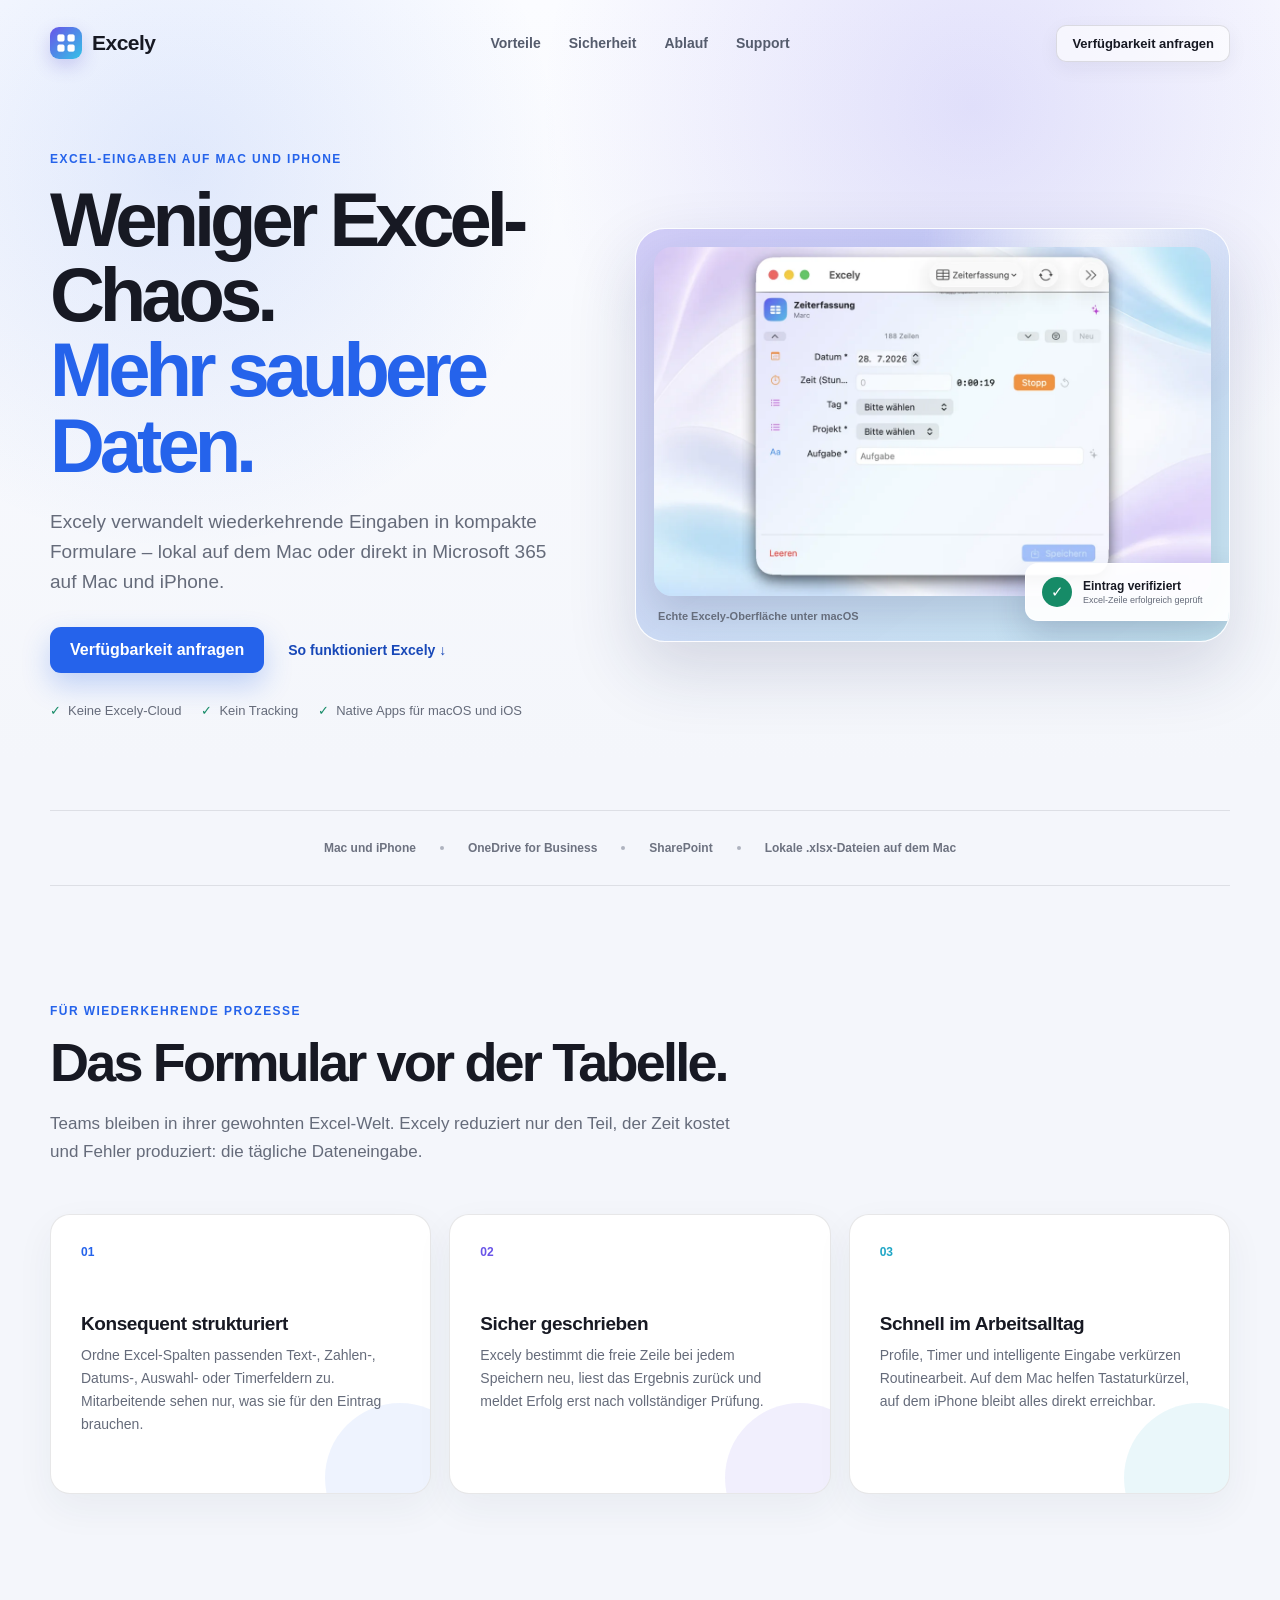
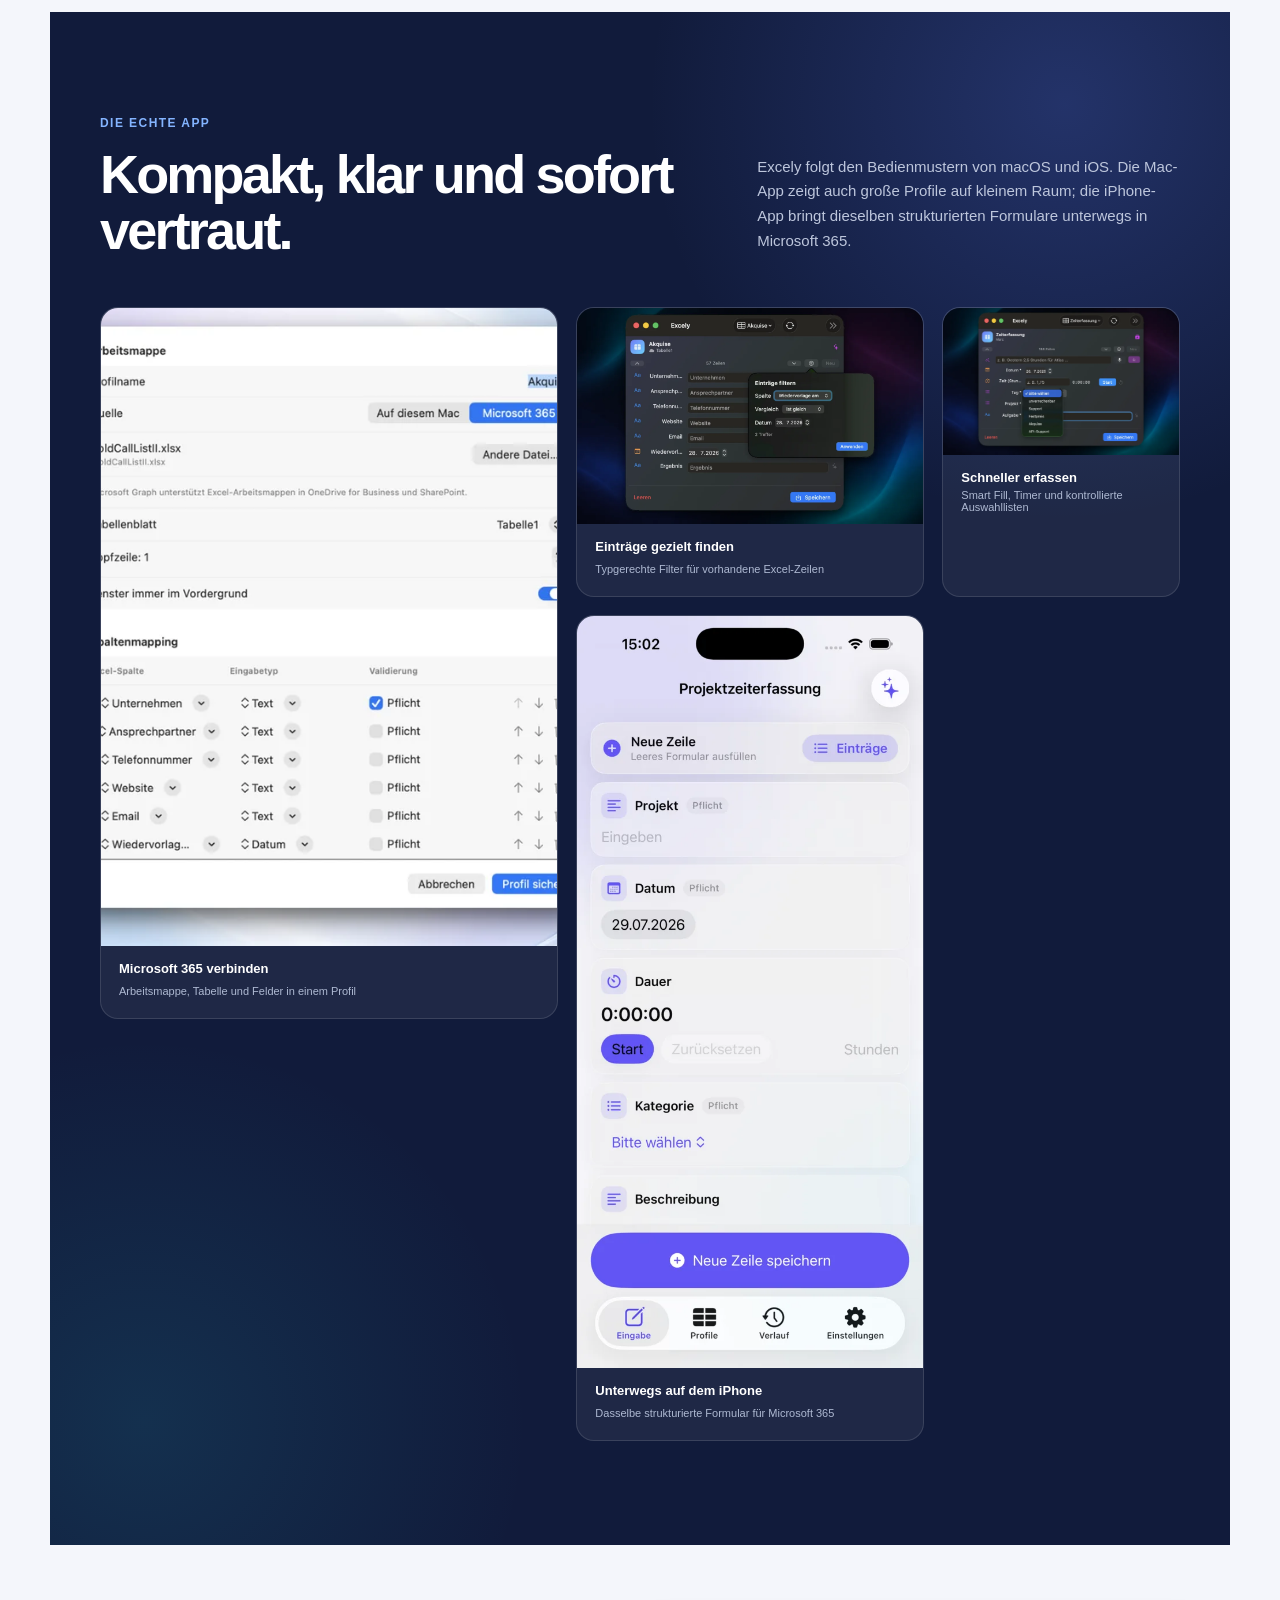
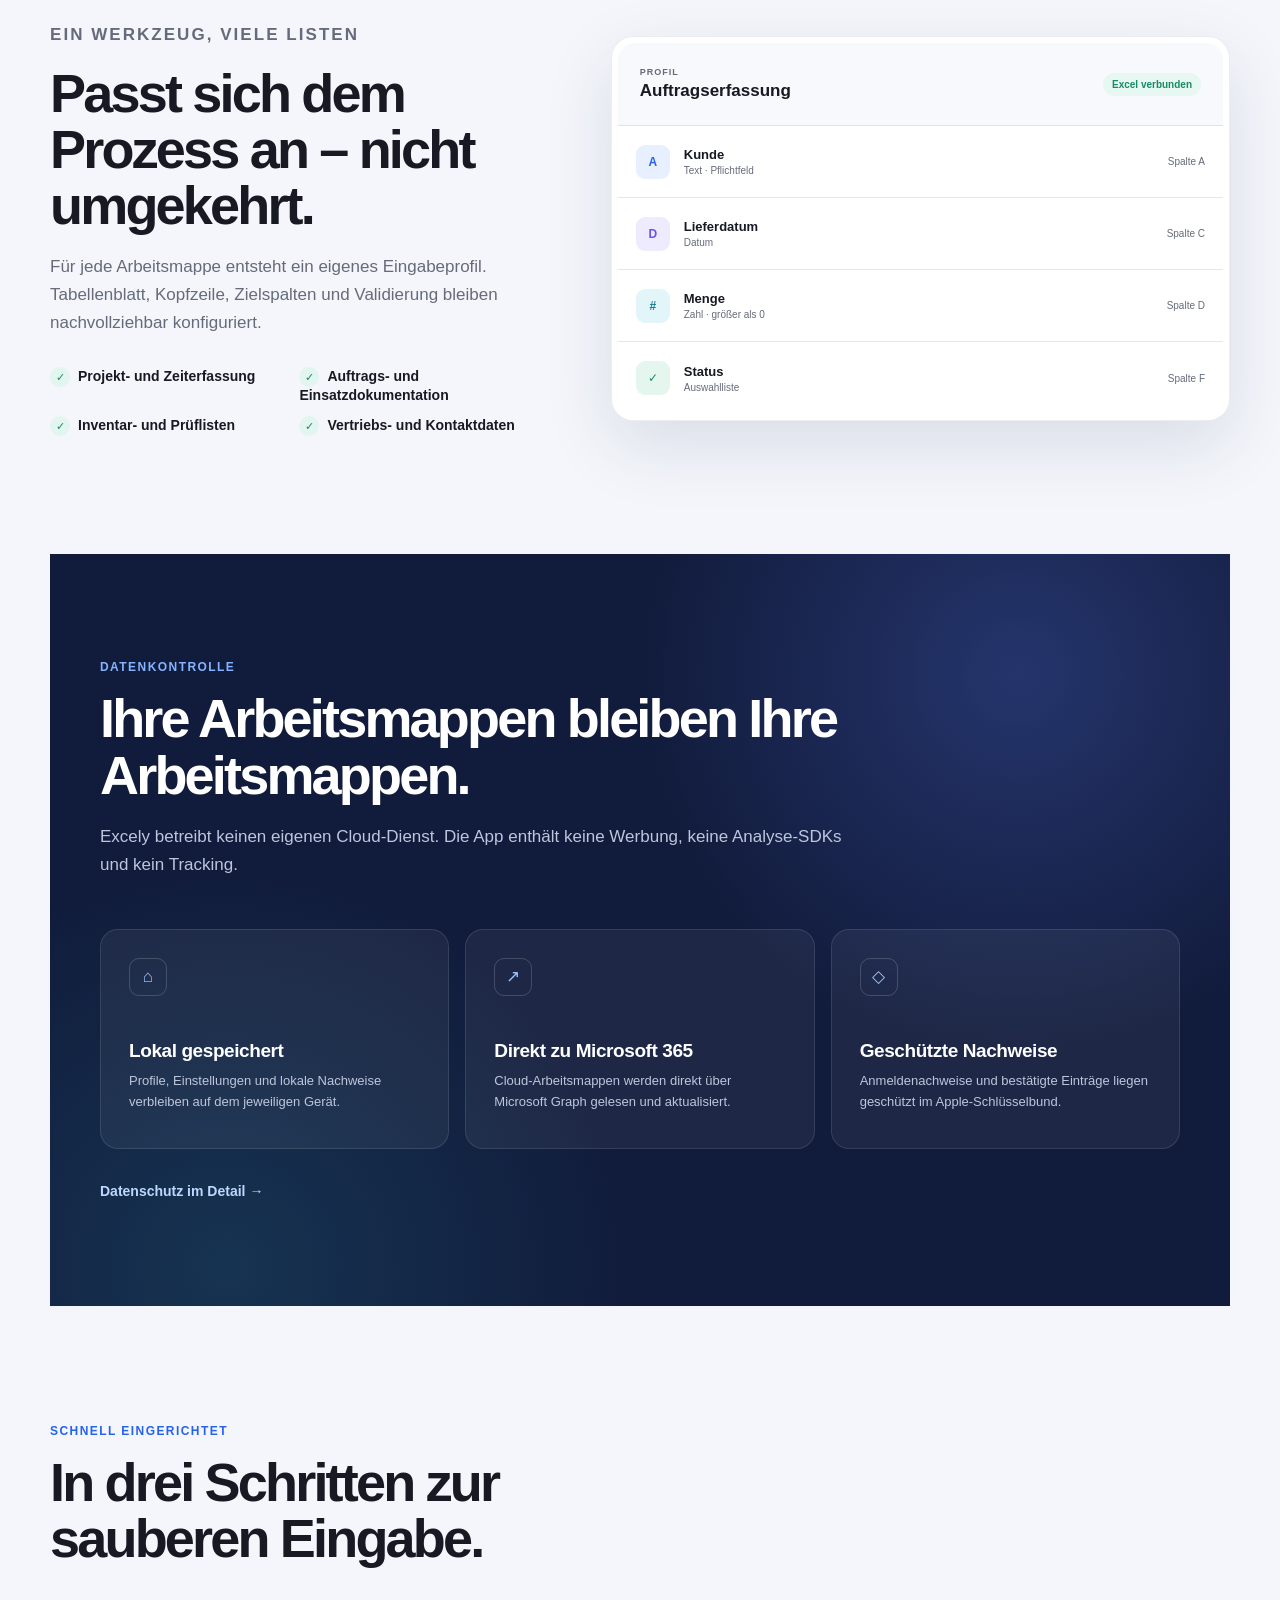
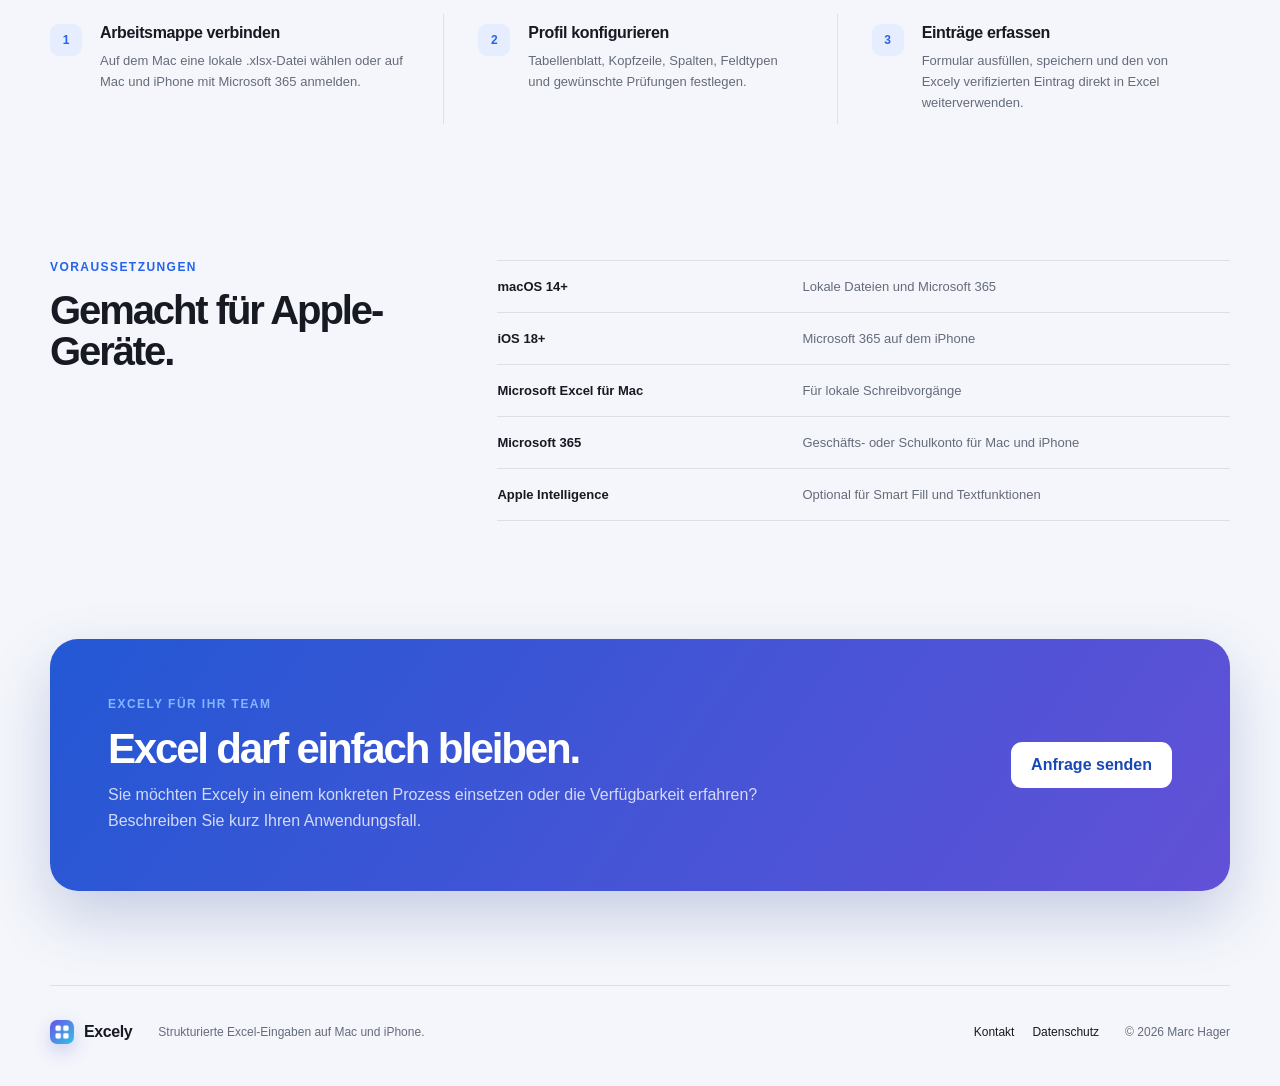
==== commit cc186886: "Add iOS support and product screenshots" ====
--- a/index.html
+++ b/index.html
@@ -3,9 +3,10 @@
   <head>
     <meta charset="utf-8">
     <meta name="viewport" content="width=device-width, initial-scale=1">
-    <meta name="description" content="Excely macht wiederkehrende Excel-Eingaben für Teams schnell, strukturiert und verlässlich – lokal auf dem Mac oder direkt in Microsoft 365.">
+    <meta name="description" content="Excely macht wiederkehrende Excel-Eingaben für Teams auf Mac und iPhone schnell, strukturiert und verlässlich.">
     <meta name="theme-color" content="#f4f6fb">
     <title>Excely – Strukturierte Excel-Eingaben für Teams</title>
+    <link rel="icon" type="image/png" href="favicon.png">
     <link rel="stylesheet" href="styles.css">
   </head>
   <body>
@@ -13,7 +14,7 @@
 
     <header class="site-header">
       <a class="brand" href="./" aria-label="Excely Startseite">
-        <span class="brand-mark" aria-hidden="true"><i></i><i></i><i></i><i></i></span>
+        <img class="brand-mark" src="assets/excely-mark.png" alt="" width="32" height="32">
         <span>Excely</span>
       </a>
       <nav aria-label="Hauptnavigation">
@@ -28,9 +29,9 @@
     <main id="inhalt">
       <section class="hero" aria-labelledby="hero-title">
         <div class="hero-copy">
-          <p class="eyebrow">EXCEL-EINGABEN FÜR MAC-TEAMS</p>
+          <p class="eyebrow">EXCEL-EINGABEN AUF MAC UND IPHONE</p>
           <h1 id="hero-title">Weniger Excel-Chaos.<br><span>Mehr saubere Daten.</span></h1>
-          <p class="lead">Excely verwandelt wiederkehrende Eingaben in ein kompaktes Formular – ohne bestehende Arbeitsmappen oder Microsoft-365-Prozesse zu ersetzen.</p>
+          <p class="lead">Excely verwandelt wiederkehrende Eingaben in kompakte Formulare – lokal auf dem Mac oder direkt in Microsoft 365 auf Mac und iPhone.</p>
           <div class="hero-actions">
             <a class="button" href="mailto:marc-hager@outlook.com?subject=Excely%20f%C3%BCr%20unser%20Team">Verfügbarkeit anfragen</a>
             <a class="text-link" href="#ablauf">So funktioniert Excely <span aria-hidden="true">↓</span></a>
@@ -38,64 +39,28 @@
           <ul class="hero-facts" aria-label="Kurzvorteile">
             <li>Keine Excely-Cloud</li>
             <li>Kein Tracking</li>
-            <li>macOS-native</li>
+            <li>Native Apps für macOS und iOS</li>
           </ul>
         </div>
 
-        <div class="product-stage" aria-hidden="true">
-          <div class="app-window">
-            <div class="window-toolbar">
-              <span class="traffic-lights" aria-hidden="true"><i></i><i></i><i></i></span>
-              <span class="profile-name">Projektzeiterfassung</span>
-              <span class="window-icon" aria-hidden="true">•••</span>
-            </div>
-            <div class="window-body">
-              <div class="form-heading">
-                <div>
-                  <span class="form-kicker">NEUER EINTRAG</span>
-                  <strong>Projektzeit erfassen</strong>
-                </div>
-                <span class="status-dot">Bereit</span>
-              </div>
-              <div class="mock-field">
-                <span>Projekt</span>
-                <strong>Website-Relaunch</strong>
-              </div>
-              <div class="mock-grid">
-                <div class="mock-field">
-                  <span>Datum</span>
-                  <strong>29.07.2026</strong>
-                </div>
-                <div class="mock-field">
-                  <span>Dauer</span>
-                  <strong>2,50 h</strong>
-                </div>
-              </div>
-              <div class="mock-field tall">
-                <span>Beschreibung</span>
-                <strong>Kundenfeedback eingearbeitet</strong>
-              </div>
-              <div class="mock-footer">
-                <span>4 Felder geprüft</span>
-                <button type="button" tabindex="-1">In Excel speichern</button>
-              </div>
-            </div>
-          </div>
+        <figure class="product-stage">
+          <img src="assets/screenshots/timer-macos.webp" alt="Excely auf dem Mac mit einem Formular zur Zeiterfassung" width="1200" height="750">
           <div class="verified-card">
             <span class="checkmark" aria-hidden="true">✓</span>
             <div><strong>Eintrag verifiziert</strong><small>Excel-Zeile erfolgreich geprüft</small></div>
           </div>
-        </div>
+          <figcaption>Echte Excely-Oberfläche unter macOS</figcaption>
+        </figure>
       </section>
 
       <section class="proof-strip" aria-label="Unterstützte Arbeitsweisen">
-        <span>Lokale .xlsx-Dateien</span>
+        <span>Mac und iPhone</span>
         <i aria-hidden="true"></i>
         <span>OneDrive for Business</span>
         <i aria-hidden="true"></i>
         <span>SharePoint</span>
         <i aria-hidden="true"></i>
-        <span>Microsoft Excel für Mac</span>
+        <span>Lokale .xlsx-Dateien auf dem Mac</span>
       </section>
 
       <section class="section intro-section" id="vorteile" aria-labelledby="benefits-title">
@@ -118,8 +83,36 @@
           <article class="feature-card accent-cyan">
             <span class="feature-number">03</span>
             <h3>Schnell im Arbeitsalltag</h3>
-            <p>Profile, Tastaturkürzel, Timer und optionale intelligente Eingabe verkürzen Routinearbeit – von der Zeiterfassung bis zur Auftragsliste.</p>
-          </article>
+            <p>Profile, Timer und intelligente Eingabe verkürzen Routinearbeit. Auf dem Mac helfen Tastaturkürzel, auf dem iPhone bleibt alles direkt erreichbar.</p>
+          </article>
+        </div>
+      </section>
+
+      <section class="screenshot-section" aria-labelledby="screenshots-title">
+        <div class="screenshot-heading">
+          <div>
+            <p class="eyebrow light">DIE ECHTE APP</p>
+            <h2 id="screenshots-title">Kompakt, klar und sofort vertraut.</h2>
+          </div>
+          <p>Excely folgt den Bedienmustern von macOS und iOS. Die Mac-App zeigt auch große Profile auf kleinem Raum; die iPhone-App bringt dieselben strukturierten Formulare unterwegs in Microsoft 365.</p>
+        </div>
+        <div class="screenshot-grid">
+          <figure class="screenshot-card featured">
+            <img src="assets/screenshots/microsoft-365-macos.webp" alt="Konfiguration eines Microsoft-365-Profils in Excely auf dem Mac" width="1200" height="750" loading="lazy">
+            <figcaption><strong>Microsoft 365 verbinden</strong><span>Arbeitsmappe, Tabelle und Felder in einem Profil</span></figcaption>
+          </figure>
+          <figure class="screenshot-card">
+            <img src="assets/screenshots/filter-macos.webp" alt="Gefilterte Eintragsliste in Excely im Dunkelmodus" width="1200" height="750" loading="lazy">
+            <figcaption><strong>Einträge gezielt finden</strong><span>Typgerechte Filter für vorhandene Excel-Zeilen</span></figcaption>
+          </figure>
+          <figure class="screenshot-card">
+            <img src="assets/screenshots/smart-fill-macos.webp" alt="Smart Fill und Auswahlliste in Excely im Dunkelmodus" width="1200" height="750" loading="lazy">
+            <figcaption><strong>Schneller erfassen</strong><span>Smart Fill, Timer und kontrollierte Auswahllisten</span></figcaption>
+          </figure>
+          <figure class="screenshot-card iphone">
+            <img src="assets/screenshots/entry-ios.webp" alt="Excely-Eingabeformular zur Projektzeiterfassung auf dem iPhone" width="600" height="1304" loading="lazy">
+            <figcaption><strong>Unterwegs auf dem iPhone</strong><span>Dasselbe strukturierte Formular für Microsoft 365</span></figcaption>
+          </figure>
         </div>
       </section>
 
@@ -157,7 +150,7 @@
           <article>
             <span class="security-icon" aria-hidden="true">⌂</span>
             <h3>Lokal gespeichert</h3>
-            <p>Profile, Einstellungen und Sicherungskopien verbleiben auf dem jeweiligen Mac.</p>
+            <p>Profile, Einstellungen und lokale Nachweise verbleiben auf dem jeweiligen Gerät.</p>
           </article>
           <article>
             <span class="security-icon" aria-hidden="true">↗</span>
@@ -167,7 +160,7 @@
           <article>
             <span class="security-icon" aria-hidden="true">◇</span>
             <h3>Geschützte Nachweise</h3>
-            <p>Anmeldenachweise und bestätigte Einträge liegen geschützt im macOS-Schlüsselbund.</p>
+            <p>Anmeldenachweise und bestätigte Einträge liegen geschützt im Apple-Schlüsselbund.</p>
           </article>
         </div>
         <a class="security-link" href="datenschutz.html">Datenschutz im Detail <span aria-hidden="true">→</span></a>
@@ -181,7 +174,7 @@
         <ol class="steps">
           <li>
             <span>1</span>
-            <div><h3>Arbeitsmappe verbinden</h3><p>Lokale .xlsx-Datei auswählen oder mit einem Microsoft-365-Geschäfts- oder Schulkonto anmelden.</p></div>
+            <div><h3>Arbeitsmappe verbinden</h3><p>Auf dem Mac eine lokale .xlsx-Datei wählen oder auf Mac und iPhone mit Microsoft 365 anmelden.</p></div>
           </li>
           <li>
             <span>2</span>
@@ -197,12 +190,13 @@
       <section class="requirements" aria-labelledby="requirements-title">
         <div>
           <p class="eyebrow">VORAUSSETZUNGEN</p>
-          <h2 id="requirements-title">Gemacht für den Mac.</h2>
+          <h2 id="requirements-title">Gemacht für Apple-Geräte.</h2>
         </div>
         <ul>
-          <li><strong>macOS 14+</strong><span>Für alle Kernfunktionen</span></li>
-          <li><strong>Microsoft Excel</strong><span>Für lokale Schreibvorgänge</span></li>
-          <li><strong>Microsoft 365</strong><span>Geschäfts- oder Schulkonto für Cloud-Dateien</span></li>
+          <li><strong>macOS 14+</strong><span>Lokale Dateien und Microsoft 365</span></li>
+          <li><strong>iOS 18+</strong><span>Microsoft 365 auf dem iPhone</span></li>
+          <li><strong>Microsoft Excel für Mac</strong><span>Für lokale Schreibvorgänge</span></li>
+          <li><strong>Microsoft 365</strong><span>Geschäfts- oder Schulkonto für Mac und iPhone</span></li>
           <li><strong>Apple Intelligence</strong><span>Optional für Smart Fill und Textfunktionen</span></li>
         </ul>
       </section>
@@ -219,10 +213,10 @@
 
     <footer>
       <a class="brand footer-brand" href="./" aria-label="Excely Startseite">
-        <span class="brand-mark" aria-hidden="true"><i></i><i></i><i></i><i></i></span>
+        <img class="brand-mark" src="assets/excely-mark.png" alt="" width="32" height="32">
         <span>Excely</span>
       </a>
-      <p>Strukturierte Excel-Eingaben für Mac-Teams.</p>
+      <p>Strukturierte Excel-Eingaben auf Mac und iPhone.</p>
       <div class="footer-links">
         <a href="#support">Kontakt</a>
         <a href="datenschutz.html">Datenschutz</a>
--- a/styles.css
+++ b/styles.css
@@ -97,21 +97,12 @@
 }
 
 .brand-mark {
-  display: grid;
-  grid-template-columns: repeat(2, 7px);
-  gap: 2px;
-  padding: 7px;
+  display: block;
+  width: 32px;
+  height: 32px;
   border-radius: 9px;
-  background: linear-gradient(135deg, var(--violet), #35c4e7);
   box-shadow: 0 7px 18px rgba(84, 76, 205, 0.24);
-}
-
-.brand-mark i {
-  display: block;
-  width: 7px;
-  height: 7px;
-  border-radius: 2px;
-  background: #fff;
+  object-fit: cover;
 }
 
 nav {
@@ -263,164 +254,30 @@
 
 .product-stage {
   position: relative;
-  min-height: 470px;
-  padding: 42px 26px 54px 42px;
-  border-radius: 40px;
+  margin: 0;
+  padding: 18px;
+  overflow: hidden;
+  border: 1px solid rgba(255, 255, 255, 0.92);
+  border-radius: 30px;
   background:
-    radial-gradient(circle at 75% 13%, rgba(255, 255, 255, 0.8), transparent 12rem),
-    linear-gradient(145deg, rgba(105, 84, 232, 0.3), rgba(44, 180, 216, 0.27));
-}
-
-.product-stage::before {
-  position: absolute;
-  top: 7%;
-  right: 8%;
-  width: 92px;
-  height: 92px;
-  border: 1px solid rgba(255, 255, 255, 0.7);
-  border-radius: 50%;
-  content: "";
-}
-
-.app-window {
-  position: relative;
-  z-index: 1;
-  overflow: hidden;
-  border: 1px solid rgba(255, 255, 255, 0.9);
-  border-radius: 20px;
-  background: rgba(255, 255, 255, 0.94);
-  box-shadow: 0 32px 72px rgba(34, 45, 93, 0.23);
-  transform: rotate(1.5deg);
-}
-
-.window-toolbar {
-  display: grid;
-  grid-template-columns: 1fr auto 1fr;
-  align-items: center;
-  min-height: 48px;
-  padding: 0 16px;
-  border-bottom: 1px solid var(--line);
-  background: rgba(247, 248, 252, 0.92);
-}
-
-.traffic-lights {
-  display: flex;
-  gap: 7px;
-}
-
-.traffic-lights i {
-  width: 10px;
-  height: 10px;
-  border-radius: 50%;
-  background: #ff645c;
-}
-
-.traffic-lights i:nth-child(2) {
-  background: #ffbd44;
-}
-
-.traffic-lights i:nth-child(3) {
-  background: #38c74f;
-}
-
-.profile-name {
-  color: #525866;
-  font-size: 12px;
-  font-weight: 650;
-}
-
-.window-icon {
-  justify-self: end;
-  color: #848997;
-  letter-spacing: 2px;
-}
-
-.window-body {
-  padding: 24px;
-}
-
-.form-heading {
-  display: flex;
-  align-items: center;
-  justify-content: space-between;
-  margin-bottom: 22px;
-}
-
-.form-heading strong {
+    radial-gradient(circle at 78% 5%, rgba(255, 255, 255, 0.84), transparent 11rem),
+    linear-gradient(145deg, rgba(105, 84, 232, 0.25), rgba(44, 180, 216, 0.23));
+  box-shadow: 0 28px 68px rgba(34, 45, 93, 0.16);
+}
+
+.product-stage > img {
   display: block;
-  font-size: 21px;
-}
-
-.form-kicker {
-  display: block;
-  margin-bottom: 5px;
-  color: var(--violet);
-  font-size: 9px;
-  font-weight: 760;
-  letter-spacing: 0.11em;
-}
-
-.status-dot {
-  padding: 6px 9px;
-  border-radius: 20px;
-  color: #087251;
-  background: #e6f8f1;
-  font-size: 10px;
-  font-weight: 680;
-}
-
-.mock-grid {
-  display: grid;
-  grid-template-columns: 1fr 1fr;
-  gap: 11px;
-}
-
-.mock-field {
-  margin-bottom: 11px;
-  padding: 11px 13px;
-  border: 1px solid #e1e4ed;
-  border-radius: 10px;
-  background: #fbfcfe;
-}
-
-.mock-field span {
-  display: block;
-  margin-bottom: 4px;
-  color: #797f8d;
-  font-size: 9px;
+  width: 100%;
+  height: auto;
+  border-radius: 18px;
+  box-shadow: 0 18px 42px rgba(31, 42, 80, 0.16);
+}
+
+.product-stage figcaption {
+  padding: 14px 4px 1px;
+  color: #666d7c;
+  font-size: 11px;
   font-weight: 620;
-}
-
-.mock-field strong {
-  font-size: 12px;
-  font-weight: 590;
-}
-
-.mock-field.tall {
-  min-height: 62px;
-}
-
-.mock-footer {
-  display: flex;
-  align-items: center;
-  justify-content: space-between;
-  margin-top: 17px;
-}
-
-.mock-footer span {
-  color: #757b88;
-  font-size: 10px;
-}
-
-.mock-footer button {
-  border: 0;
-  border-radius: 8px;
-  padding: 9px 12px;
-  color: #fff;
-  background: var(--blue);
-  font: inherit;
-  font-size: 10px;
-  font-weight: 670;
 }
 
 .verified-card {
@@ -564,6 +421,91 @@
   line-height: 1.63;
 }
 
+.screenshot-section {
+  width: auto;
+  margin: 0;
+  padding: 104px max(24px, calc((100vw - 1180px) / 2));
+  color: #fff;
+  background:
+    radial-gradient(circle at 86% 6%, rgba(85, 115, 229, 0.27), transparent 26rem),
+    radial-gradient(circle at 8% 92%, rgba(39, 190, 209, 0.13), transparent 24rem),
+    var(--navy);
+}
+
+.screenshot-heading {
+  display: grid;
+  grid-template-columns: 1fr 0.72fr;
+  align-items: end;
+  gap: 70px;
+  margin-bottom: 48px;
+}
+
+.screenshot-heading h2 {
+  margin-bottom: 0;
+}
+
+.screenshot-heading > p {
+  margin-bottom: 5px;
+  color: #bdc6dc;
+  font-size: 15px;
+  line-height: 1.65;
+}
+
+.screenshot-grid {
+  display: grid;
+  grid-template-columns: 1.08fr 0.82fr 0.56fr;
+  gap: 18px;
+}
+
+.screenshot-card {
+  margin: 0;
+  overflow: hidden;
+  border: 1px solid rgba(255, 255, 255, 0.12);
+  border-radius: 18px;
+  background: rgba(255, 255, 255, 0.06);
+}
+
+.screenshot-card.featured {
+  grid-row: span 2;
+  align-self: stretch;
+}
+
+.screenshot-card.iphone {
+  grid-row: span 2;
+}
+
+.screenshot-card img {
+  display: block;
+  width: 100%;
+  height: auto;
+}
+
+.screenshot-card.featured img,
+.screenshot-card.iphone img {
+  height: calc(100% - 72px);
+  object-fit: cover;
+}
+
+.screenshot-card.iphone img {
+  object-position: top center;
+}
+
+.screenshot-card figcaption {
+  display: grid;
+  gap: 4px;
+  min-height: 72px;
+  padding: 15px 18px;
+}
+
+.screenshot-card figcaption strong {
+  font-size: 13px;
+}
+
+.screenshot-card figcaption span {
+  color: #aeb9d2;
+  font-size: 11px;
+}
+
 .workflow-showcase {
   display: grid;
   grid-template-columns: 0.87fr 1.13fr;
@@ -901,13 +843,9 @@
 }
 
 .footer-brand .brand-mark {
-  grid-template-columns: repeat(2, 5px);
-  padding: 5px;
-}
-
-.footer-brand .brand-mark i {
-  width: 5px;
-  height: 5px;
+  width: 24px;
+  height: 24px;
+  border-radius: 7px;
 }
 
 footer p {
@@ -1087,6 +1025,30 @@
     grid-template-columns: 1fr;
   }
 
+  .screenshot-heading,
+  .screenshot-grid {
+    grid-template-columns: 1fr;
+  }
+
+  .screenshot-heading {
+    gap: 20px;
+  }
+
+  .screenshot-card.featured {
+    grid-row: auto;
+  }
+
+  .screenshot-card.featured img,
+  .screenshot-card.iphone img {
+    height: auto;
+  }
+
+  .screenshot-card.iphone {
+    grid-row: auto;
+    width: min(440px, 100%);
+    justify-self: center;
+  }
+
   .feature-card,
   .security-grid article {
     min-height: 0;
@@ -1173,18 +1135,14 @@
   }
 
   .product-stage {
-    min-height: 380px;
-    padding: 24px 13px 54px;
-    border-radius: 27px;
-  }
-
-  .window-body {
-    padding: 18px;
+    min-height: 0;
+    padding: 9px;
+    border-radius: 20px;
   }
 
   .verified-card {
     right: 8px;
-    bottom: 16px;
+    bottom: 38px;
   }
 
   .proof-strip {
@@ -1208,6 +1166,15 @@
 
   .feature-card {
     padding: 25px;
+  }
+
+  .screenshot-section {
+    padding-top: 76px;
+    padding-bottom: 76px;
+  }
+
+  .screenshot-grid {
+    gap: 14px;
   }
 
   .workflow-showcase {
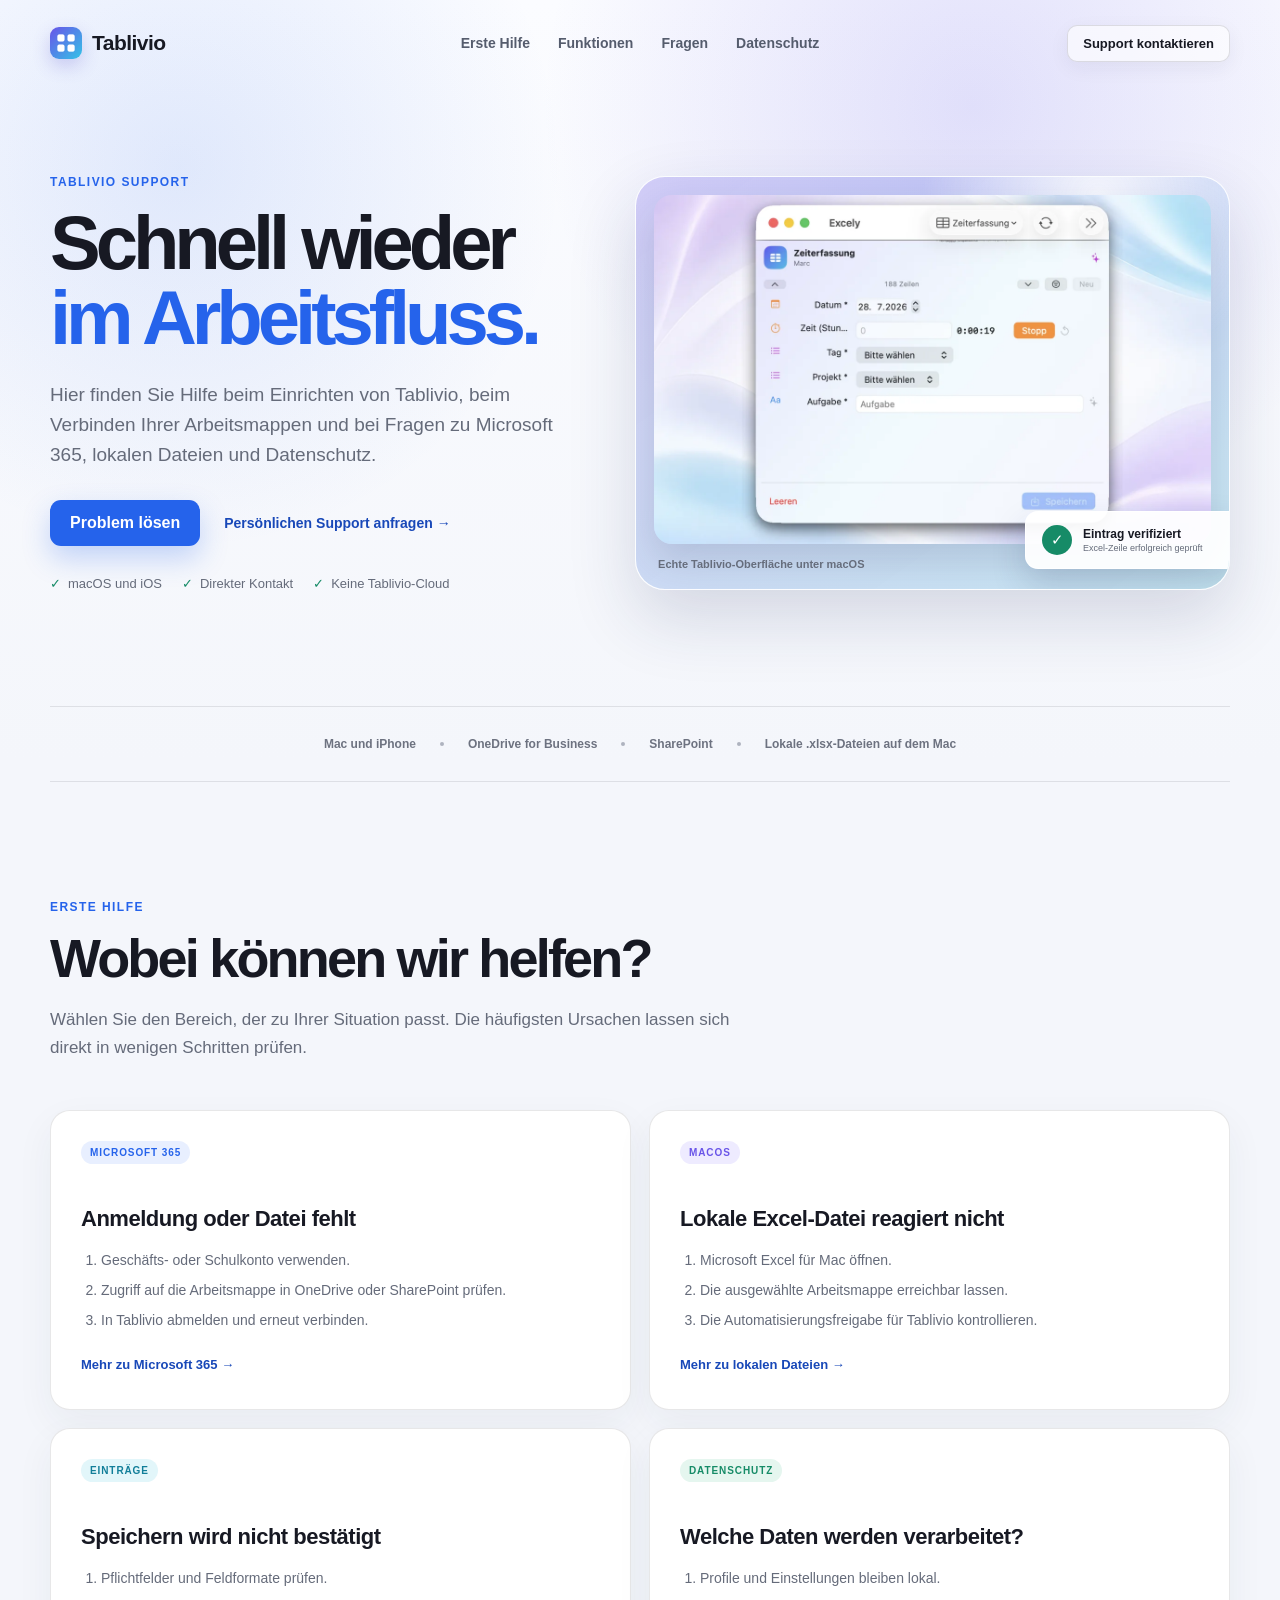
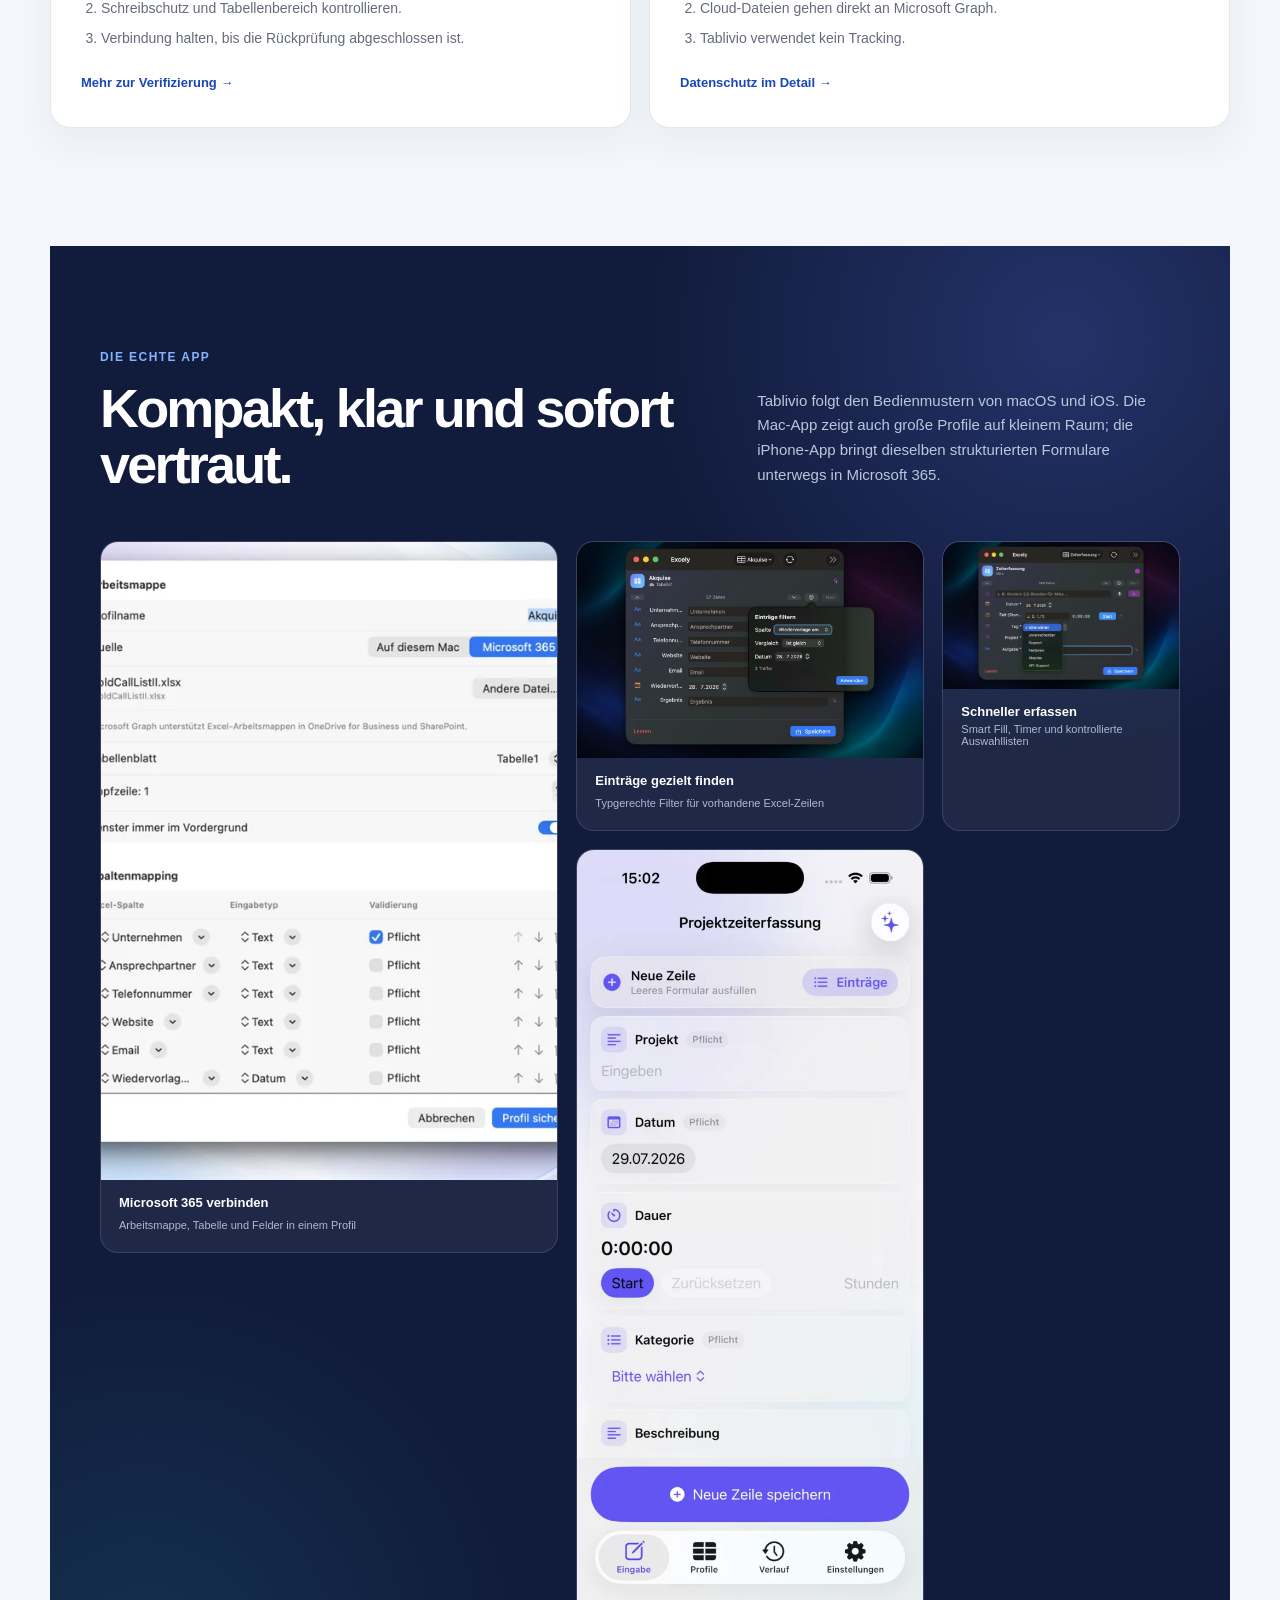
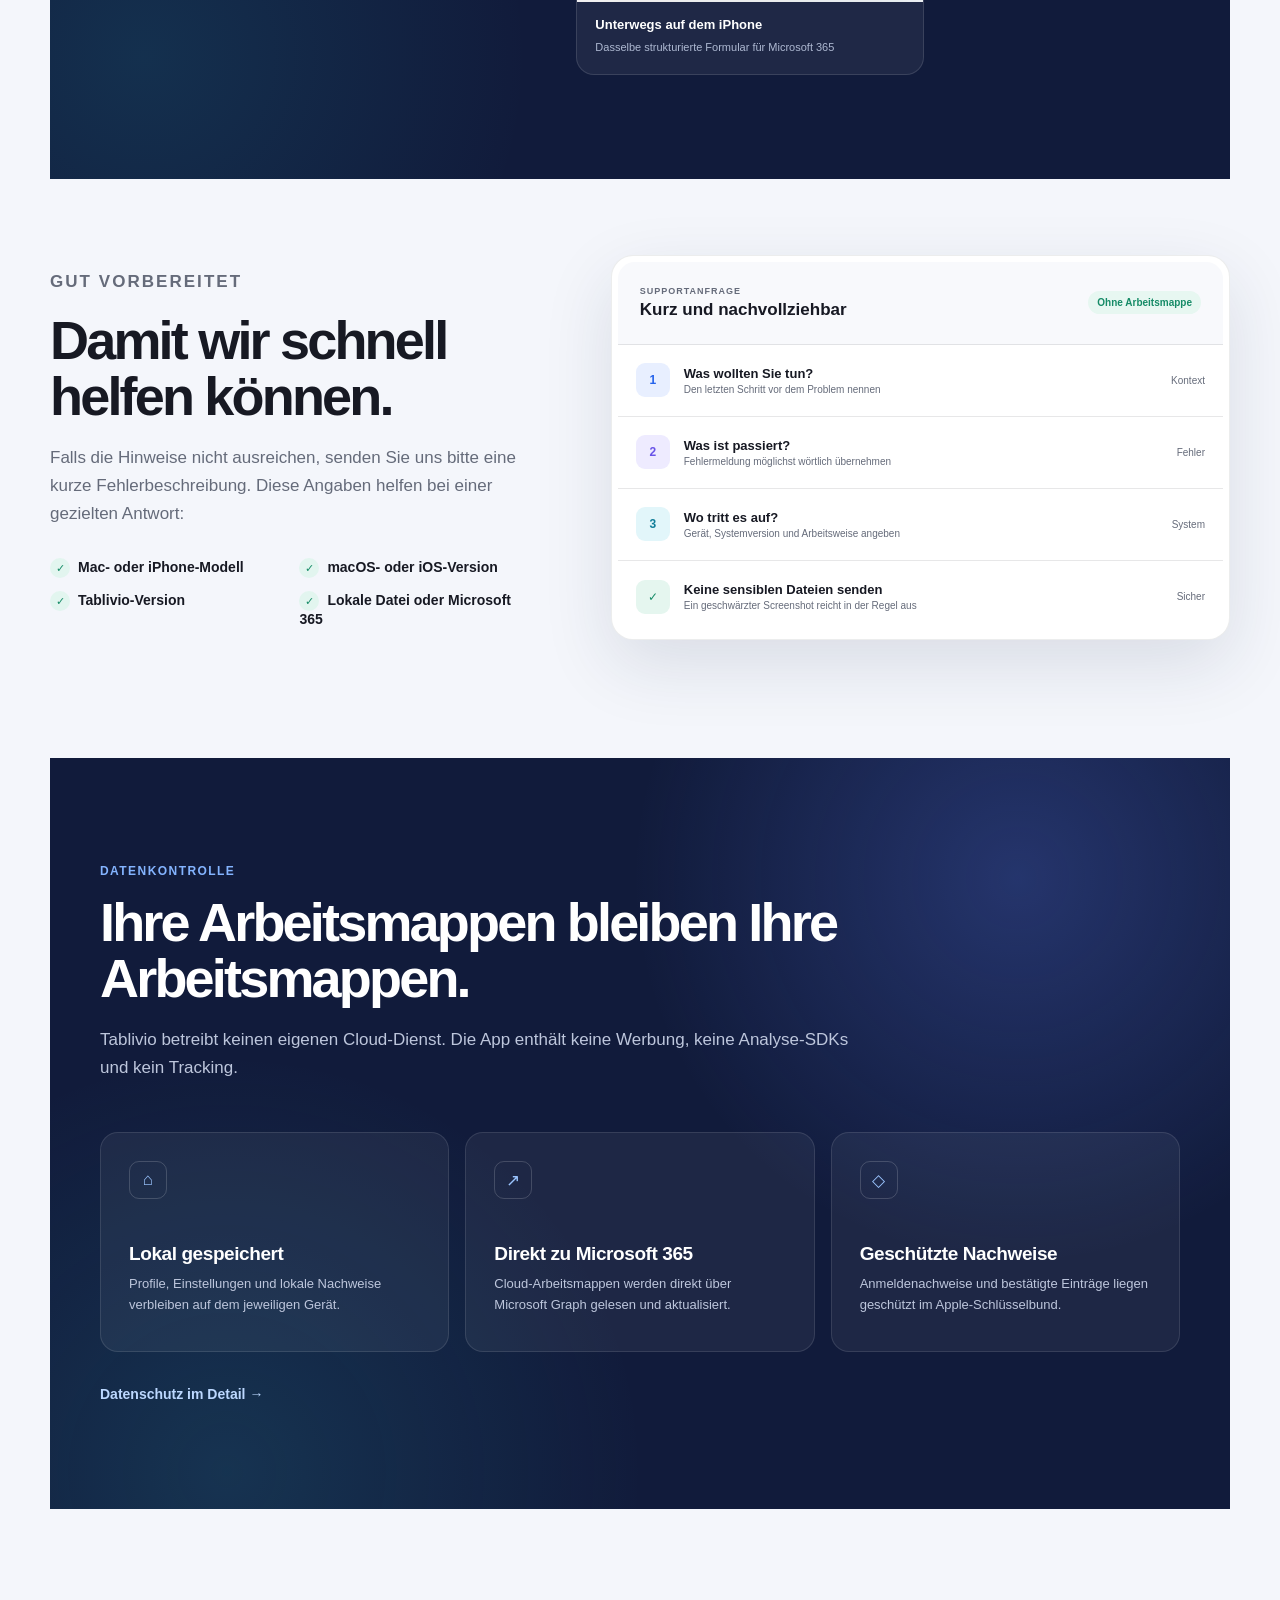
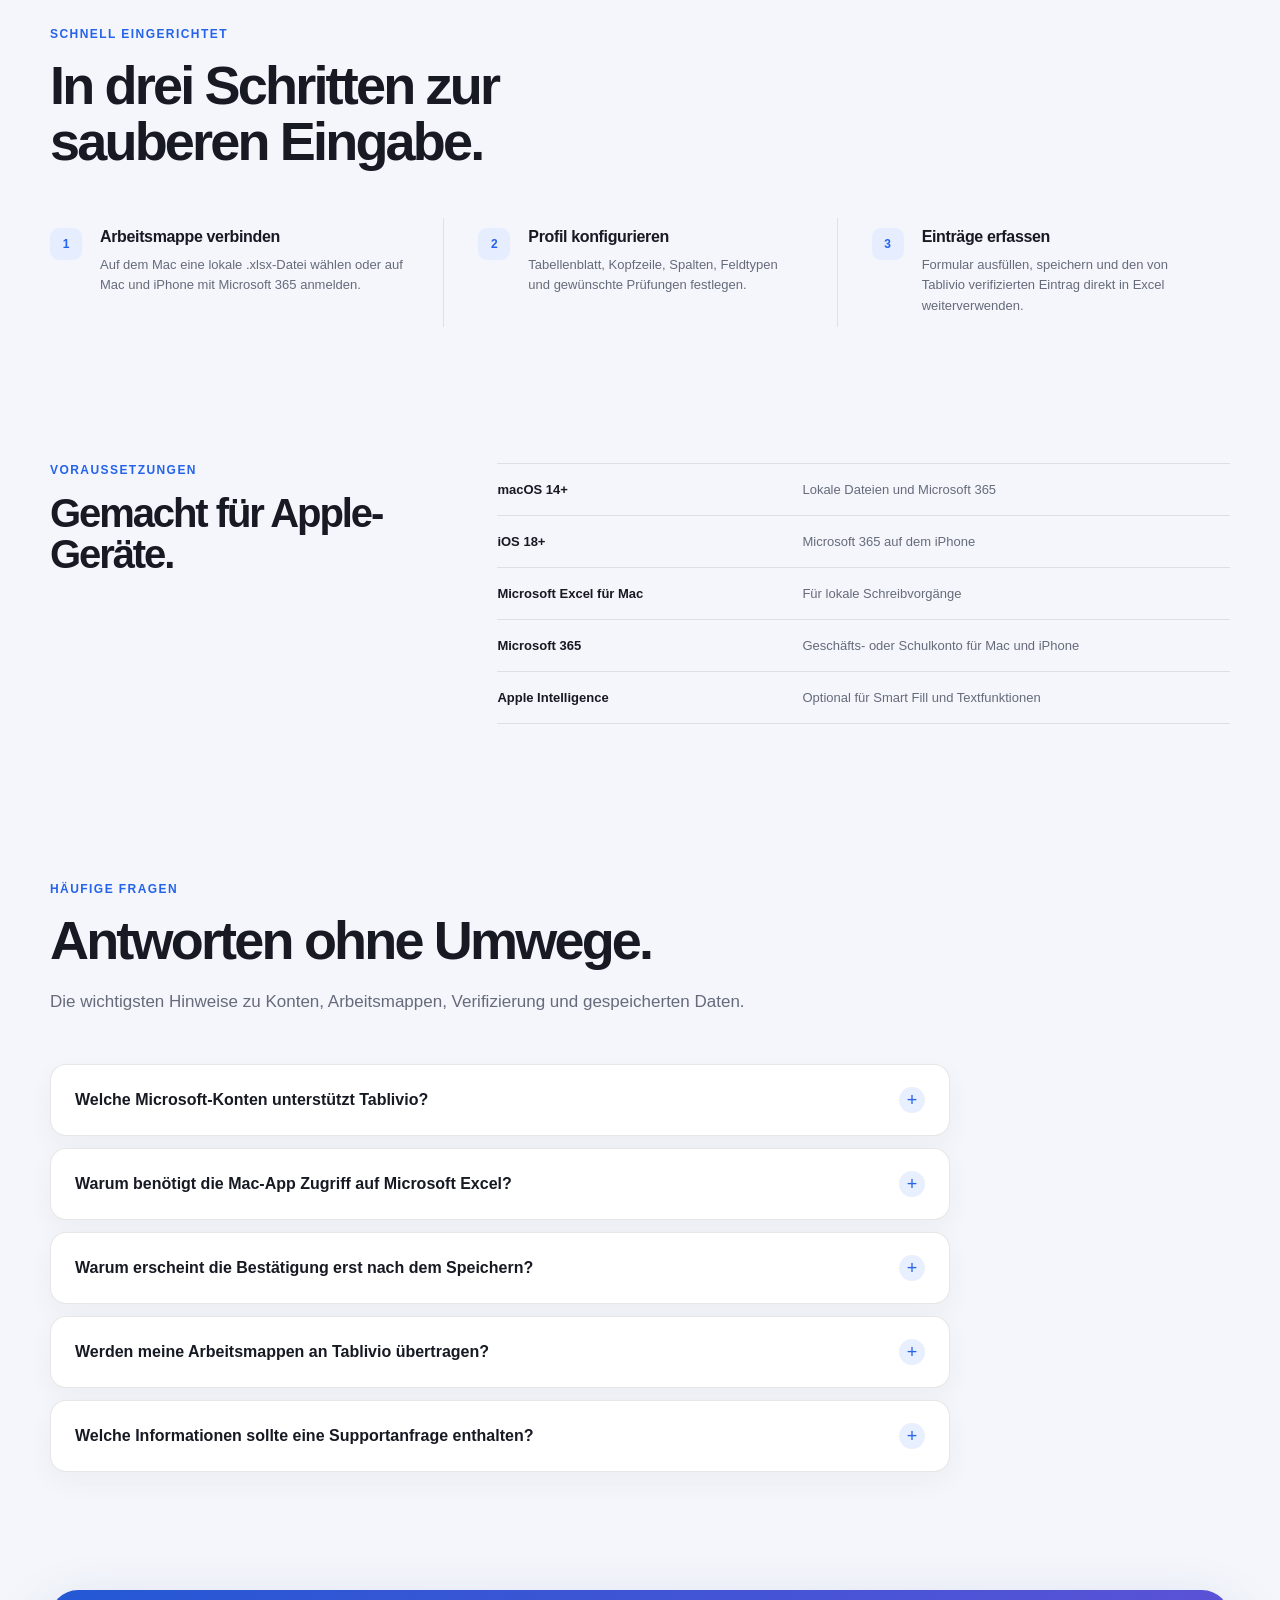
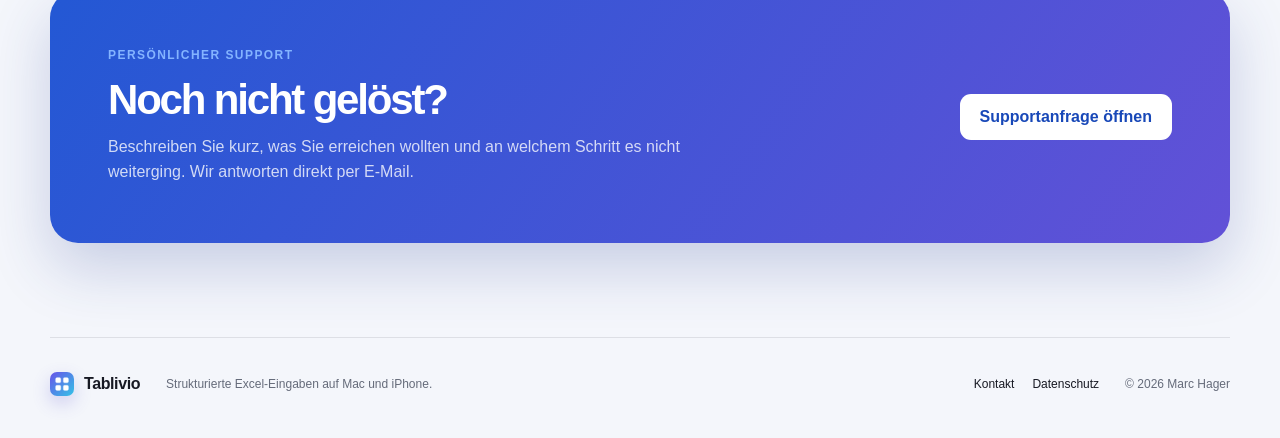
==== commit 5484c483: "Rework Tablivio support site" ====
--- a/index.html
+++ b/index.html
@@ -3,9 +3,21 @@
   <head>
     <meta charset="utf-8">
     <meta name="viewport" content="width=device-width, initial-scale=1">
-    <meta name="description" content="Excely macht wiederkehrende Excel-Eingaben für Teams auf Mac und iPhone schnell, strukturiert und verlässlich.">
+    <meta name="description" content="Offizielle Hilfe für Tablivio auf macOS und iOS: Einrichtung, Microsoft 365, lokale Excel-Dateien, Datenschutz und persönlicher Support.">
     <meta name="theme-color" content="#f4f6fb">
-    <title>Excely – Strukturierte Excel-Eingaben für Teams</title>
+    <meta property="og:type" content="website">
+    <meta property="og:locale" content="de_DE">
+    <meta property="og:site_name" content="Tablivio">
+    <meta property="og:title" content="Tablivio Support">
+    <meta property="og:description" content="Hilfe für Tablivio auf Mac und iPhone – klar, direkt und ohne Umwege.">
+    <meta property="og:url" content="https://kazomotos.github.io/tablivio-support/">
+    <meta property="og:image" content="https://kazomotos.github.io/tablivio-support/assets/tablivio-support-social.png">
+    <meta property="og:image:width" content="1200">
+    <meta property="og:image:height" content="630">
+    <meta property="og:image:alt" content="Tablivio – Support für Mac und iPhone">
+    <meta name="twitter:card" content="summary_large_image">
+    <link rel="canonical" href="https://kazomotos.github.io/tablivio-support/">
+    <title>Tablivio Support – Hilfe für Mac und iPhone</title>
     <link rel="icon" type="image/png" href="favicon.png">
     <link rel="stylesheet" href="styles.css">
   </head>
@@ -13,43 +25,43 @@
     <a class="skip-link" href="#inhalt">Zum Inhalt springen</a>
 
     <header class="site-header">
-      <a class="brand" href="./" aria-label="Excely Startseite">
-        <img class="brand-mark" src="assets/excely-mark.png" alt="" width="32" height="32">
-        <span>Excely</span>
+      <a class="brand" href="./" aria-label="Tablivio Startseite">
+        <img class="brand-mark" src="assets/tablivio-mark.png" alt="" width="32" height="32">
+        <span>Tablivio</span>
       </a>
       <nav aria-label="Hauptnavigation">
-        <a href="#vorteile">Vorteile</a>
-        <a href="#sicherheit">Sicherheit</a>
-        <a href="#ablauf">Ablauf</a>
-        <a href="#support">Support</a>
+        <a href="#hilfe">Erste Hilfe</a>
+        <a href="#funktionen">Funktionen</a>
+        <a href="#faq">Fragen</a>
+        <a href="datenschutz.html">Datenschutz</a>
       </nav>
-      <a class="header-cta" href="mailto:marc-hager@outlook.com?subject=Excely%20f%C3%BCr%20unser%20Team">Verfügbarkeit anfragen</a>
+      <a class="header-cta" href="mailto:marc-hager@outlook.com?subject=Tablivio%20Support">Support kontaktieren</a>
     </header>
 
     <main id="inhalt">
       <section class="hero" aria-labelledby="hero-title">
         <div class="hero-copy">
-          <p class="eyebrow">EXCEL-EINGABEN AUF MAC UND IPHONE</p>
-          <h1 id="hero-title">Weniger Excel-Chaos.<br><span>Mehr saubere Daten.</span></h1>
-          <p class="lead">Excely verwandelt wiederkehrende Eingaben in kompakte Formulare – lokal auf dem Mac oder direkt in Microsoft 365 auf Mac und iPhone.</p>
+          <p class="eyebrow">TABLIVIO SUPPORT</p>
+          <h1 id="hero-title">Schnell wieder<br><span>im Arbeitsfluss.</span></h1>
+          <p class="lead">Hier finden Sie Hilfe beim Einrichten von Tablivio, beim Verbinden Ihrer Arbeitsmappen und bei Fragen zu Microsoft 365, lokalen Dateien und Datenschutz.</p>
           <div class="hero-actions">
-            <a class="button" href="mailto:marc-hager@outlook.com?subject=Excely%20f%C3%BCr%20unser%20Team">Verfügbarkeit anfragen</a>
-            <a class="text-link" href="#ablauf">So funktioniert Excely <span aria-hidden="true">↓</span></a>
+            <a class="button" href="#hilfe">Problem lösen</a>
+            <a class="text-link" href="mailto:marc-hager@outlook.com?subject=Tablivio%20Support">Persönlichen Support anfragen <span aria-hidden="true">→</span></a>
           </div>
           <ul class="hero-facts" aria-label="Kurzvorteile">
-            <li>Keine Excely-Cloud</li>
-            <li>Kein Tracking</li>
-            <li>Native Apps für macOS und iOS</li>
+            <li>macOS und iOS</li>
+            <li>Direkter Kontakt</li>
+            <li>Keine Tablivio-Cloud</li>
           </ul>
         </div>
 
         <figure class="product-stage">
-          <img src="assets/screenshots/timer-macos.webp" alt="Excely auf dem Mac mit einem Formular zur Zeiterfassung" width="1200" height="750">
+          <img src="assets/screenshots/timer-macos.webp" alt="Tablivio auf dem Mac mit einem Formular zur Zeiterfassung" width="1200" height="750">
           <div class="verified-card">
             <span class="checkmark" aria-hidden="true">✓</span>
             <div><strong>Eintrag verifiziert</strong><small>Excel-Zeile erfolgreich geprüft</small></div>
           </div>
-          <figcaption>Echte Excely-Oberfläche unter macOS</figcaption>
+          <figcaption>Echte Tablivio-Oberfläche unter macOS</figcaption>
         </figure>
       </section>
 
@@ -63,54 +75,79 @@
         <span>Lokale .xlsx-Dateien auf dem Mac</span>
       </section>
 
-      <section class="section intro-section" id="vorteile" aria-labelledby="benefits-title">
+      <section class="section intro-section" id="hilfe" aria-labelledby="benefits-title">
         <div class="section-heading">
-          <p class="eyebrow">FÜR WIEDERKEHRENDE PROZESSE</p>
-          <h2 id="benefits-title">Das Formular vor der Tabelle.</h2>
-          <p>Teams bleiben in ihrer gewohnten Excel-Welt. Excely reduziert nur den Teil, der Zeit kostet und Fehler produziert: die tägliche Dateneingabe.</p>
-        </div>
-        <div class="benefit-grid">
-          <article class="feature-card accent-blue">
-            <span class="feature-number">01</span>
-            <h3>Konsequent strukturiert</h3>
-            <p>Ordne Excel-Spalten passenden Text-, Zahlen-, Datums-, Auswahl- oder Timerfeldern zu. Mitarbeitende sehen nur, was sie für den Eintrag brauchen.</p>
-          </article>
-          <article class="feature-card accent-violet">
-            <span class="feature-number">02</span>
-            <h3>Sicher geschrieben</h3>
-            <p>Excely bestimmt die freie Zeile bei jedem Speichern neu, liest das Ergebnis zurück und meldet Erfolg erst nach vollständiger Prüfung.</p>
-          </article>
-          <article class="feature-card accent-cyan">
-            <span class="feature-number">03</span>
-            <h3>Schnell im Arbeitsalltag</h3>
-            <p>Profile, Timer und intelligente Eingabe verkürzen Routinearbeit. Auf dem Mac helfen Tastaturkürzel, auf dem iPhone bleibt alles direkt erreichbar.</p>
-          </article>
-        </div>
-      </section>
-
-      <section class="screenshot-section" aria-labelledby="screenshots-title">
+          <p class="eyebrow">ERSTE HILFE</p>
+          <h2 id="benefits-title">Wobei können wir helfen?</h2>
+          <p>Wählen Sie den Bereich, der zu Ihrer Situation passt. Die häufigsten Ursachen lassen sich direkt in wenigen Schritten prüfen.</p>
+        </div>
+        <div class="support-grid">
+          <article class="support-card">
+            <span class="support-label">MICROSOFT 365</span>
+            <h3>Anmeldung oder Datei fehlt</h3>
+            <ol>
+              <li>Geschäfts- oder Schulkonto verwenden.</li>
+              <li>Zugriff auf die Arbeitsmappe in OneDrive oder SharePoint prüfen.</li>
+              <li>In Tablivio abmelden und erneut verbinden.</li>
+            </ol>
+            <a href="#faq-microsoft">Mehr zu Microsoft 365 <span aria-hidden="true">→</span></a>
+          </article>
+          <article class="support-card">
+            <span class="support-label violet">MACOS</span>
+            <h3>Lokale Excel-Datei reagiert nicht</h3>
+            <ol>
+              <li>Microsoft Excel für Mac öffnen.</li>
+              <li>Die ausgewählte Arbeitsmappe erreichbar lassen.</li>
+              <li>Die Automatisierungsfreigabe für Tablivio kontrollieren.</li>
+            </ol>
+            <a href="#faq-macos">Mehr zu lokalen Dateien <span aria-hidden="true">→</span></a>
+          </article>
+          <article class="support-card">
+            <span class="support-label cyan">EINTRÄGE</span>
+            <h3>Speichern wird nicht bestätigt</h3>
+            <ol>
+              <li>Pflichtfelder und Feldformate prüfen.</li>
+              <li>Schreibschutz und Tabellenbereich kontrollieren.</li>
+              <li>Verbindung halten, bis die Rückprüfung abgeschlossen ist.</li>
+            </ol>
+            <a href="#faq-speichern">Mehr zur Verifizierung <span aria-hidden="true">→</span></a>
+          </article>
+          <article class="support-card">
+            <span class="support-label green">DATENSCHUTZ</span>
+            <h3>Welche Daten werden verarbeitet?</h3>
+            <ol>
+              <li>Profile und Einstellungen bleiben lokal.</li>
+              <li>Cloud-Dateien gehen direkt an Microsoft Graph.</li>
+              <li>Tablivio verwendet kein Tracking.</li>
+            </ol>
+            <a href="datenschutz.html">Datenschutz im Detail <span aria-hidden="true">→</span></a>
+          </article>
+        </div>
+      </section>
+
+      <section class="screenshot-section" id="funktionen" aria-labelledby="screenshots-title">
         <div class="screenshot-heading">
           <div>
             <p class="eyebrow light">DIE ECHTE APP</p>
             <h2 id="screenshots-title">Kompakt, klar und sofort vertraut.</h2>
           </div>
-          <p>Excely folgt den Bedienmustern von macOS und iOS. Die Mac-App zeigt auch große Profile auf kleinem Raum; die iPhone-App bringt dieselben strukturierten Formulare unterwegs in Microsoft 365.</p>
+          <p>Tablivio folgt den Bedienmustern von macOS und iOS. Die Mac-App zeigt auch große Profile auf kleinem Raum; die iPhone-App bringt dieselben strukturierten Formulare unterwegs in Microsoft 365.</p>
         </div>
         <div class="screenshot-grid">
           <figure class="screenshot-card featured">
-            <img src="assets/screenshots/microsoft-365-macos.webp" alt="Konfiguration eines Microsoft-365-Profils in Excely auf dem Mac" width="1200" height="750" loading="lazy">
+            <img src="assets/screenshots/microsoft-365-macos.webp" alt="Konfiguration eines Microsoft-365-Profils in Tablivio auf dem Mac" width="1200" height="750" loading="lazy">
             <figcaption><strong>Microsoft 365 verbinden</strong><span>Arbeitsmappe, Tabelle und Felder in einem Profil</span></figcaption>
           </figure>
           <figure class="screenshot-card">
-            <img src="assets/screenshots/filter-macos.webp" alt="Gefilterte Eintragsliste in Excely im Dunkelmodus" width="1200" height="750" loading="lazy">
+            <img src="assets/screenshots/filter-macos.webp" alt="Gefilterte Eintragsliste in Tablivio im Dunkelmodus" width="1200" height="750" loading="lazy">
             <figcaption><strong>Einträge gezielt finden</strong><span>Typgerechte Filter für vorhandene Excel-Zeilen</span></figcaption>
           </figure>
           <figure class="screenshot-card">
-            <img src="assets/screenshots/smart-fill-macos.webp" alt="Smart Fill und Auswahlliste in Excely im Dunkelmodus" width="1200" height="750" loading="lazy">
+            <img src="assets/screenshots/smart-fill-macos.webp" alt="Smart Fill und Auswahlliste in Tablivio im Dunkelmodus" width="1200" height="750" loading="lazy">
             <figcaption><strong>Schneller erfassen</strong><span>Smart Fill, Timer und kontrollierte Auswahllisten</span></figcaption>
           </figure>
           <figure class="screenshot-card iphone">
-            <img src="assets/screenshots/entry-ios.webp" alt="Excely-Eingabeformular zur Projektzeiterfassung auf dem iPhone" width="600" height="1304" loading="lazy">
+            <img src="assets/screenshots/entry-ios.webp" alt="Tablivio-Eingabeformular zur Projektzeiterfassung auf dem iPhone" width="600" height="1304" loading="lazy">
             <figcaption><strong>Unterwegs auf dem iPhone</strong><span>Dasselbe strukturierte Formular für Microsoft 365</span></figcaption>
           </figure>
         </div>
@@ -118,25 +155,25 @@
 
       <section class="section workflow-showcase" aria-labelledby="use-cases-title">
         <div class="workflow-copy">
-          <p class="eyebrow">EIN WERKZEUG, VIELE LISTEN</p>
-          <h2 id="use-cases-title">Passt sich dem Prozess an – nicht umgekehrt.</h2>
-          <p>Für jede Arbeitsmappe entsteht ein eigenes Eingabeprofil. Tabellenblatt, Kopfzeile, Zielspalten und Validierung bleiben nachvollziehbar konfiguriert.</p>
+          <p class="eyebrow">GUT VORBEREITET</p>
+          <h2 id="use-cases-title">Damit wir schnell helfen können.</h2>
+          <p>Falls die Hinweise nicht ausreichen, senden Sie uns bitte eine kurze Fehlerbeschreibung. Diese Angaben helfen bei einer gezielten Antwort:</p>
           <ul class="check-list">
-            <li>Projekt- und Zeiterfassung</li>
-            <li>Auftrags- und Einsatzdokumentation</li>
-            <li>Inventar- und Prüflisten</li>
-            <li>Vertriebs- und Kontaktdaten</li>
+            <li>Mac- oder iPhone-Modell</li>
+            <li>macOS- oder iOS-Version</li>
+            <li>Tablivio-Version</li>
+            <li>Lokale Datei oder Microsoft 365</li>
           </ul>
         </div>
-        <div class="mapping-panel" aria-label="Beispiel einer Feldzuordnung">
+        <div class="mapping-panel support-summary" aria-label="Hilfreiche Angaben für eine Supportanfrage">
           <div class="mapping-header">
-            <div><span>PROFIL</span><strong>Auftragserfassung</strong></div>
-            <span class="connected">Excel verbunden</span>
-          </div>
-          <div class="mapping-row"><span class="field-icon blue">A</span><div><strong>Kunde</strong><small>Text · Pflichtfeld</small></div><span>Spalte A</span></div>
-          <div class="mapping-row"><span class="field-icon violet">D</span><div><strong>Lieferdatum</strong><small>Datum</small></div><span>Spalte C</span></div>
-          <div class="mapping-row"><span class="field-icon cyan">#</span><div><strong>Menge</strong><small>Zahl · größer als 0</small></div><span>Spalte D</span></div>
-          <div class="mapping-row"><span class="field-icon green">✓</span><div><strong>Status</strong><small>Auswahlliste</small></div><span>Spalte F</span></div>
+            <div><span>SUPPORTANFRAGE</span><strong>Kurz und nachvollziehbar</strong></div>
+            <span class="connected">Ohne Arbeitsmappe</span>
+          </div>
+          <div class="mapping-row"><span class="field-icon blue">1</span><div><strong>Was wollten Sie tun?</strong><small>Den letzten Schritt vor dem Problem nennen</small></div><span>Kontext</span></div>
+          <div class="mapping-row"><span class="field-icon violet">2</span><div><strong>Was ist passiert?</strong><small>Fehlermeldung möglichst wörtlich übernehmen</small></div><span>Fehler</span></div>
+          <div class="mapping-row"><span class="field-icon cyan">3</span><div><strong>Wo tritt es auf?</strong><small>Gerät, Systemversion und Arbeitsweise angeben</small></div><span>System</span></div>
+          <div class="mapping-row"><span class="field-icon green">✓</span><div><strong>Keine sensiblen Dateien senden</strong><small>Ein geschwärzter Screenshot reicht in der Regel aus</small></div><span>Sicher</span></div>
         </div>
       </section>
 
@@ -144,7 +181,7 @@
         <div class="security-heading">
           <p class="eyebrow light">DATENKONTROLLE</p>
           <h2 id="security-title">Ihre Arbeitsmappen bleiben Ihre Arbeitsmappen.</h2>
-          <p>Excely betreibt keinen eigenen Cloud-Dienst. Die App enthält keine Werbung, keine Analyse-SDKs und kein Tracking.</p>
+          <p>Tablivio betreibt keinen eigenen Cloud-Dienst. Die App enthält keine Werbung, keine Analyse-SDKs und kein Tracking.</p>
         </div>
         <div class="security-grid">
           <article>
@@ -182,7 +219,7 @@
           </li>
           <li>
             <span>3</span>
-            <div><h3>Einträge erfassen</h3><p>Formular ausfüllen, speichern und den von Excely verifizierten Eintrag direkt in Excel weiterverwenden.</p></div>
+            <div><h3>Einträge erfassen</h3><p>Formular ausfüllen, speichern und den von Tablivio verifizierten Eintrag direkt in Excel weiterverwenden.</p></div>
           </li>
         </ol>
       </section>
@@ -201,20 +238,50 @@
         </ul>
       </section>
 
+      <section class="section faq-section" id="faq" aria-labelledby="faq-title">
+        <div class="section-heading">
+          <p class="eyebrow">HÄUFIGE FRAGEN</p>
+          <h2 id="faq-title">Antworten ohne Umwege.</h2>
+          <p>Die wichtigsten Hinweise zu Konten, Arbeitsmappen, Verifizierung und gespeicherten Daten.</p>
+        </div>
+        <div class="faq-list">
+          <details id="faq-microsoft">
+            <summary>Welche Microsoft-Konten unterstützt Tablivio?</summary>
+            <p>Tablivio ist für Microsoft-365-Geschäfts- und Schulkonten ausgelegt. Die Arbeitsmappe muss für das angemeldete Konto in OneDrive for Business oder SharePoint erreichbar sein.</p>
+          </details>
+          <details id="faq-macos">
+            <summary>Warum benötigt die Mac-App Zugriff auf Microsoft Excel?</summary>
+            <p>Lokale <code>.xlsx</code>-Dateien werden über Microsoft Excel für Mac geschrieben. macOS schützt diese Zusammenarbeit mit einer Automatisierungsfreigabe, die Sie in den Systemeinstellungen kontrollieren können.</p>
+          </details>
+          <details id="faq-speichern">
+            <summary>Warum erscheint die Bestätigung erst nach dem Speichern?</summary>
+            <p>Tablivio liest die geschriebenen Zellen erneut aus Excel. Erst wenn die Zielzeile mit den eingegebenen Werten übereinstimmt, wird der Eintrag als bestätigt angezeigt.</p>
+          </details>
+          <details>
+            <summary>Werden meine Arbeitsmappen an Tablivio übertragen?</summary>
+            <p>Nein. Tablivio betreibt keinen eigenen Cloud-Dienst. Lokale Dateien bleiben auf dem Mac; Microsoft-365-Inhalte werden direkt zwischen der App und Microsoft Graph übertragen.</p>
+          </details>
+          <details>
+            <summary>Welche Informationen sollte eine Supportanfrage enthalten?</summary>
+            <p>Nennen Sie Gerät, System- und App-Version, die verwendete Arbeitsweise sowie den letzten Schritt vor dem Problem. Bitte senden Sie keine vollständigen Arbeitsmappen oder Zugangsdaten.</p>
+          </details>
+        </div>
+      </section>
+
       <section class="contact-card" id="support" aria-labelledby="contact-title">
         <div>
-          <p class="eyebrow light">EXCELY FÜR IHR TEAM</p>
-          <h2 id="contact-title">Excel darf einfach bleiben.</h2>
-          <p>Sie möchten Excely in einem konkreten Prozess einsetzen oder die Verfügbarkeit erfahren? Beschreiben Sie kurz Ihren Anwendungsfall.</p>
-        </div>
-        <a class="button light-button" href="mailto:marc-hager@outlook.com?subject=Excely%20f%C3%BCr%20unser%20Team">Anfrage senden</a>
+          <p class="eyebrow light">PERSÖNLICHER SUPPORT</p>
+          <h2 id="contact-title">Noch nicht gelöst?</h2>
+          <p>Beschreiben Sie kurz, was Sie erreichen wollten und an welchem Schritt es nicht weiterging. Wir antworten direkt per E-Mail.</p>
+        </div>
+        <a class="button light-button" href="mailto:marc-hager@outlook.com?subject=Tablivio%20Support&amp;body=Ger%C3%A4t%3A%0ASystemversion%3A%0ATablivio-Version%3A%0AArbeitsweise%20%28lokal%20oder%20Microsoft%20365%29%3A%0A%0ABeschreibung%3A">Supportanfrage öffnen</a>
       </section>
     </main>
 
     <footer>
-      <a class="brand footer-brand" href="./" aria-label="Excely Startseite">
-        <img class="brand-mark" src="assets/excely-mark.png" alt="" width="32" height="32">
-        <span>Excely</span>
+      <a class="brand footer-brand" href="./" aria-label="Tablivio Startseite">
+        <img class="brand-mark" src="assets/tablivio-mark.png" alt="" width="32" height="32">
+        <span>Tablivio</span>
       </a>
       <p>Strukturierte Excel-Eingaben auf Mac und iPhone.</p>
       <div class="footer-links">
--- a/styles.css
+++ b/styles.css
@@ -91,7 +91,7 @@
   width: max-content;
   color: var(--ink);
   font-size: 21px;
-  font-weight: 760;
+  font-weight: bold;
   letter-spacing: -0.025em;
   text-decoration: none;
 }
@@ -360,6 +360,74 @@
   line-height: 1.65;
 }
 
+.support-grid {
+  display: grid;
+  grid-template-columns: repeat(2, 1fr);
+  gap: 18px;
+}
+
+.support-card {
+  min-height: 300px;
+  padding: 30px;
+  border: 1px solid var(--line);
+  border-radius: 20px;
+  background: var(--surface);
+  box-shadow: 0 14px 38px rgba(44, 51, 78, 0.055);
+}
+
+.support-label {
+  display: inline-flex;
+  margin-bottom: 42px;
+  padding: 6px 9px;
+  border-radius: 999px;
+  color: var(--blue);
+  background: #e8efff;
+  font-size: 10px;
+  font-weight: 780;
+  letter-spacing: 0.09em;
+}
+
+.support-label.violet {
+  color: var(--violet);
+  background: #eeebff;
+}
+
+.support-label.cyan {
+  color: #117e99;
+  background: #e2f6fa;
+}
+
+.support-label.green {
+  color: var(--green);
+  background: #e5f6ef;
+}
+
+.support-card h3 {
+  font-size: 22px;
+}
+
+.support-card ol {
+  display: grid;
+  gap: 8px;
+  margin: 18px 0 24px;
+  padding-left: 20px;
+  color: var(--muted);
+  font-size: 14px;
+  line-height: 1.55;
+}
+
+.support-card a {
+  color: var(--blue-dark);
+  font-size: 13px;
+  font-weight: 680;
+  text-decoration: none;
+}
+
+.support-card a:hover {
+  text-decoration: underline;
+  text-underline-offset: 4px;
+}
+
 .benefit-grid {
   display: grid;
   grid-template-columns: repeat(3, 1fr);
@@ -788,6 +856,77 @@
   color: var(--muted);
 }
 
+.faq-section {
+  padding-top: 40px;
+}
+
+.faq-list {
+  display: grid;
+  gap: 12px;
+  max-width: 900px;
+}
+
+.faq-list details {
+  border: 1px solid var(--line);
+  border-radius: 16px;
+  background: var(--surface);
+  box-shadow: 0 10px 28px rgba(44, 51, 78, 0.045);
+}
+
+.faq-list details[open] {
+  border-color: rgba(37, 99, 235, 0.2);
+}
+
+.faq-list summary {
+  display: flex;
+  align-items: center;
+  justify-content: space-between;
+  gap: 24px;
+  padding: 22px 24px;
+  cursor: pointer;
+  font-size: 16px;
+  font-weight: 680;
+  list-style: none;
+}
+
+.faq-list summary::-webkit-details-marker {
+  display: none;
+}
+
+.faq-list summary::after {
+  display: grid;
+  flex: 0 0 26px;
+  width: 26px;
+  height: 26px;
+  place-items: center;
+  border-radius: 50%;
+  color: var(--blue);
+  background: #e8efff;
+  content: "+";
+  font-size: 18px;
+  font-weight: 500;
+}
+
+.faq-list details[open] summary::after {
+  content: "–";
+}
+
+.faq-list details p {
+  max-width: 760px;
+  margin: -4px 24px 0;
+  padding: 0 42px 24px 0;
+  color: var(--muted);
+  font-size: 14px;
+  line-height: 1.65;
+}
+
+.faq-list code {
+  padding: 2px 5px;
+  border: 1px solid #dde2ed;
+  border-radius: 5px;
+  background: #f7f8fb;
+}
+
 .contact-card {
   display: flex;
   align-items: center;
@@ -1021,6 +1160,7 @@
   }
 
   .benefit-grid,
+  .support-grid,
   .security-grid {
     grid-template-columns: 1fr;
   }
@@ -1050,11 +1190,13 @@
   }
 
   .feature-card,
+  .support-card,
   .security-grid article {
     min-height: 0;
   }
 
   .feature-number,
+  .support-label,
   .security-icon {
     margin-bottom: 28px;
   }
@@ -1224,6 +1366,17 @@
     font-size: 36px;
   }
 
+  .faq-list summary {
+    padding: 19px 18px;
+    font-size: 15px;
+  }
+
+  .faq-list details p {
+    margin-right: 18px;
+    margin-left: 18px;
+    padding-right: 20px;
+  }
+
   footer {
     grid-template-columns: 1fr;
     gap: 14px;
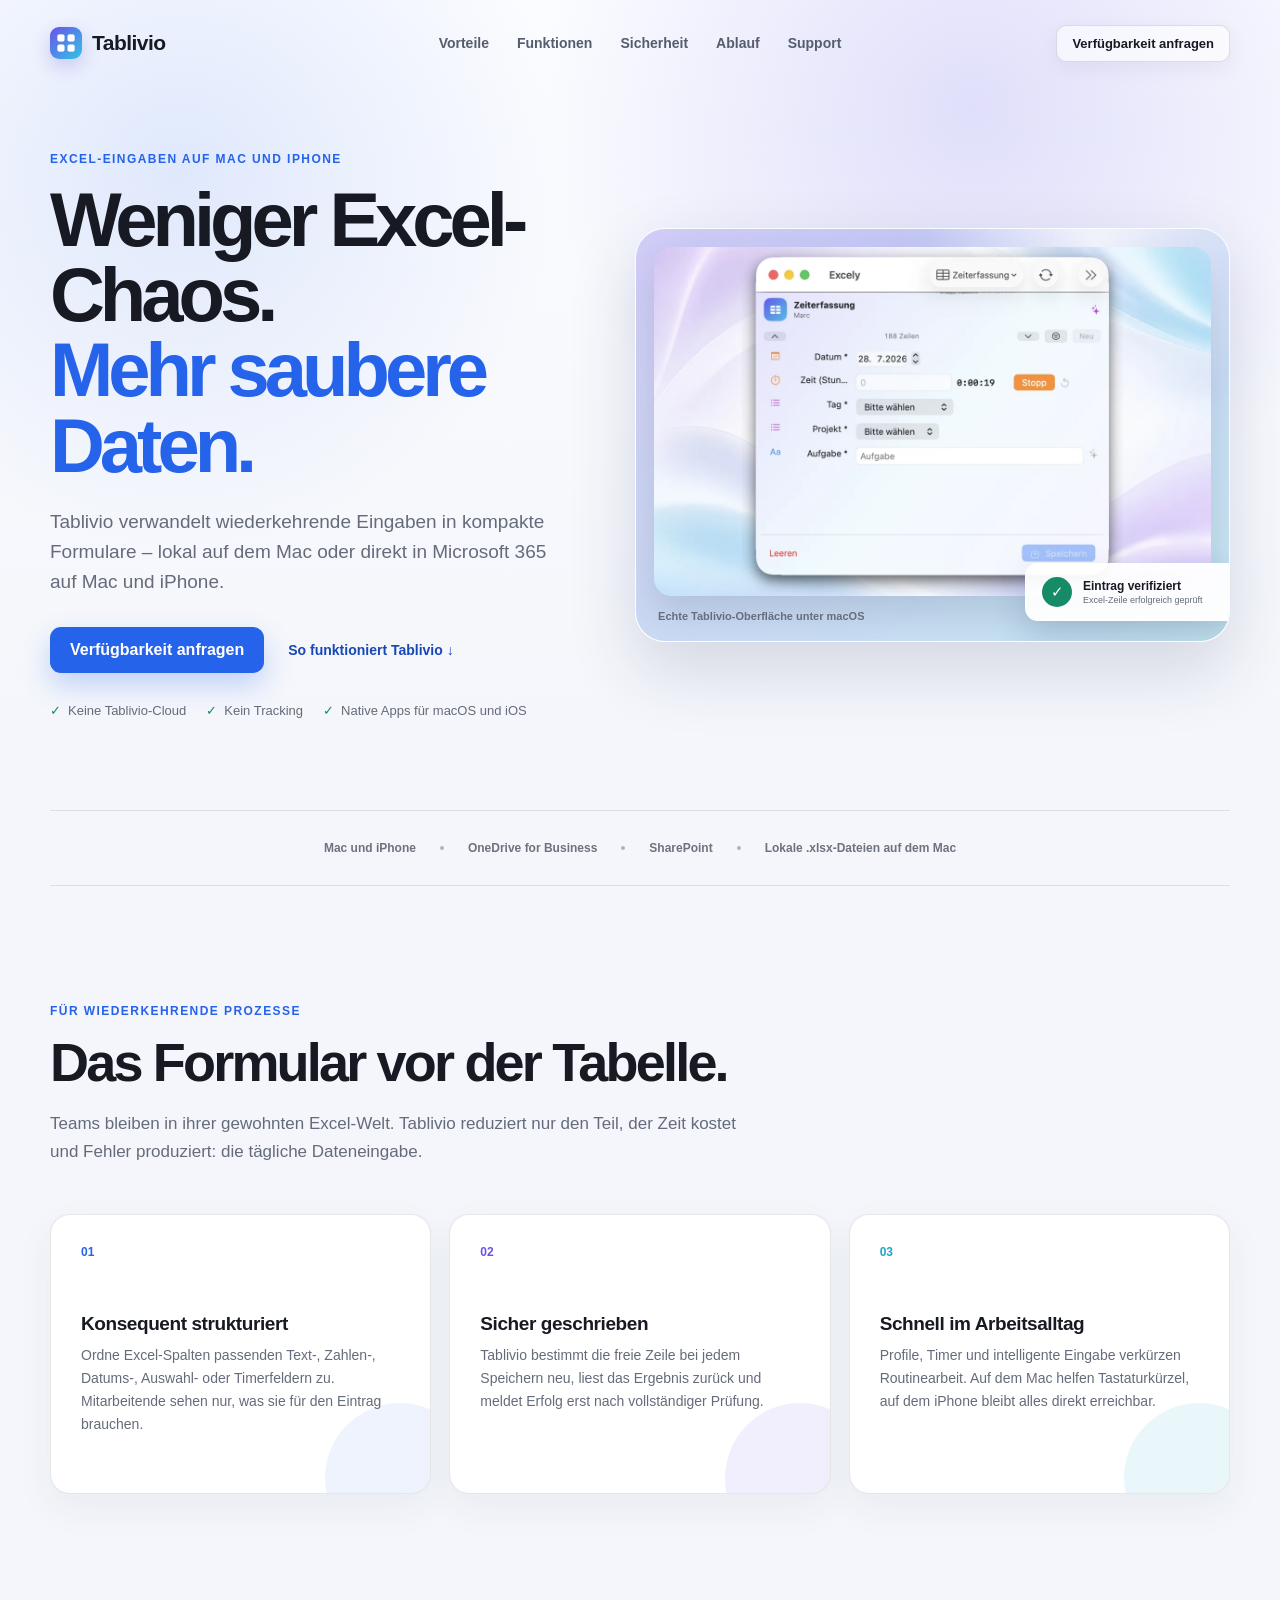
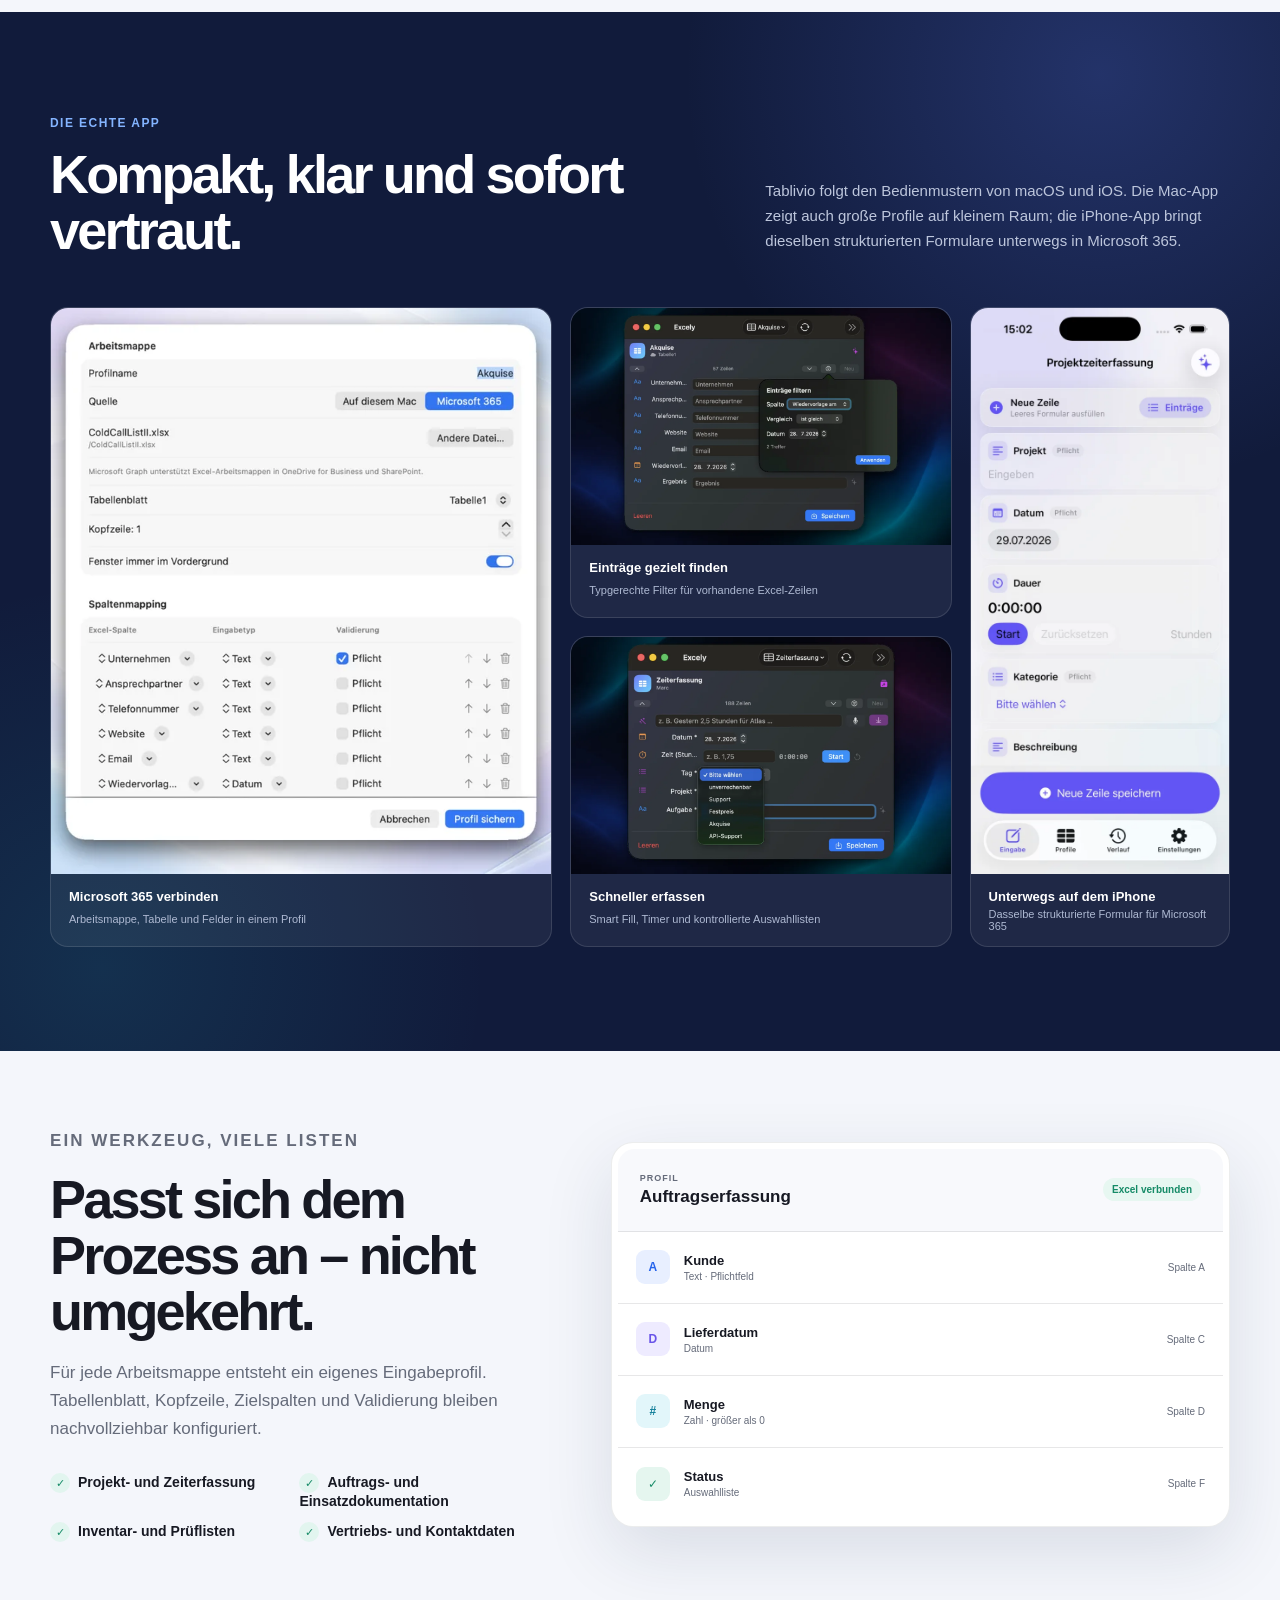
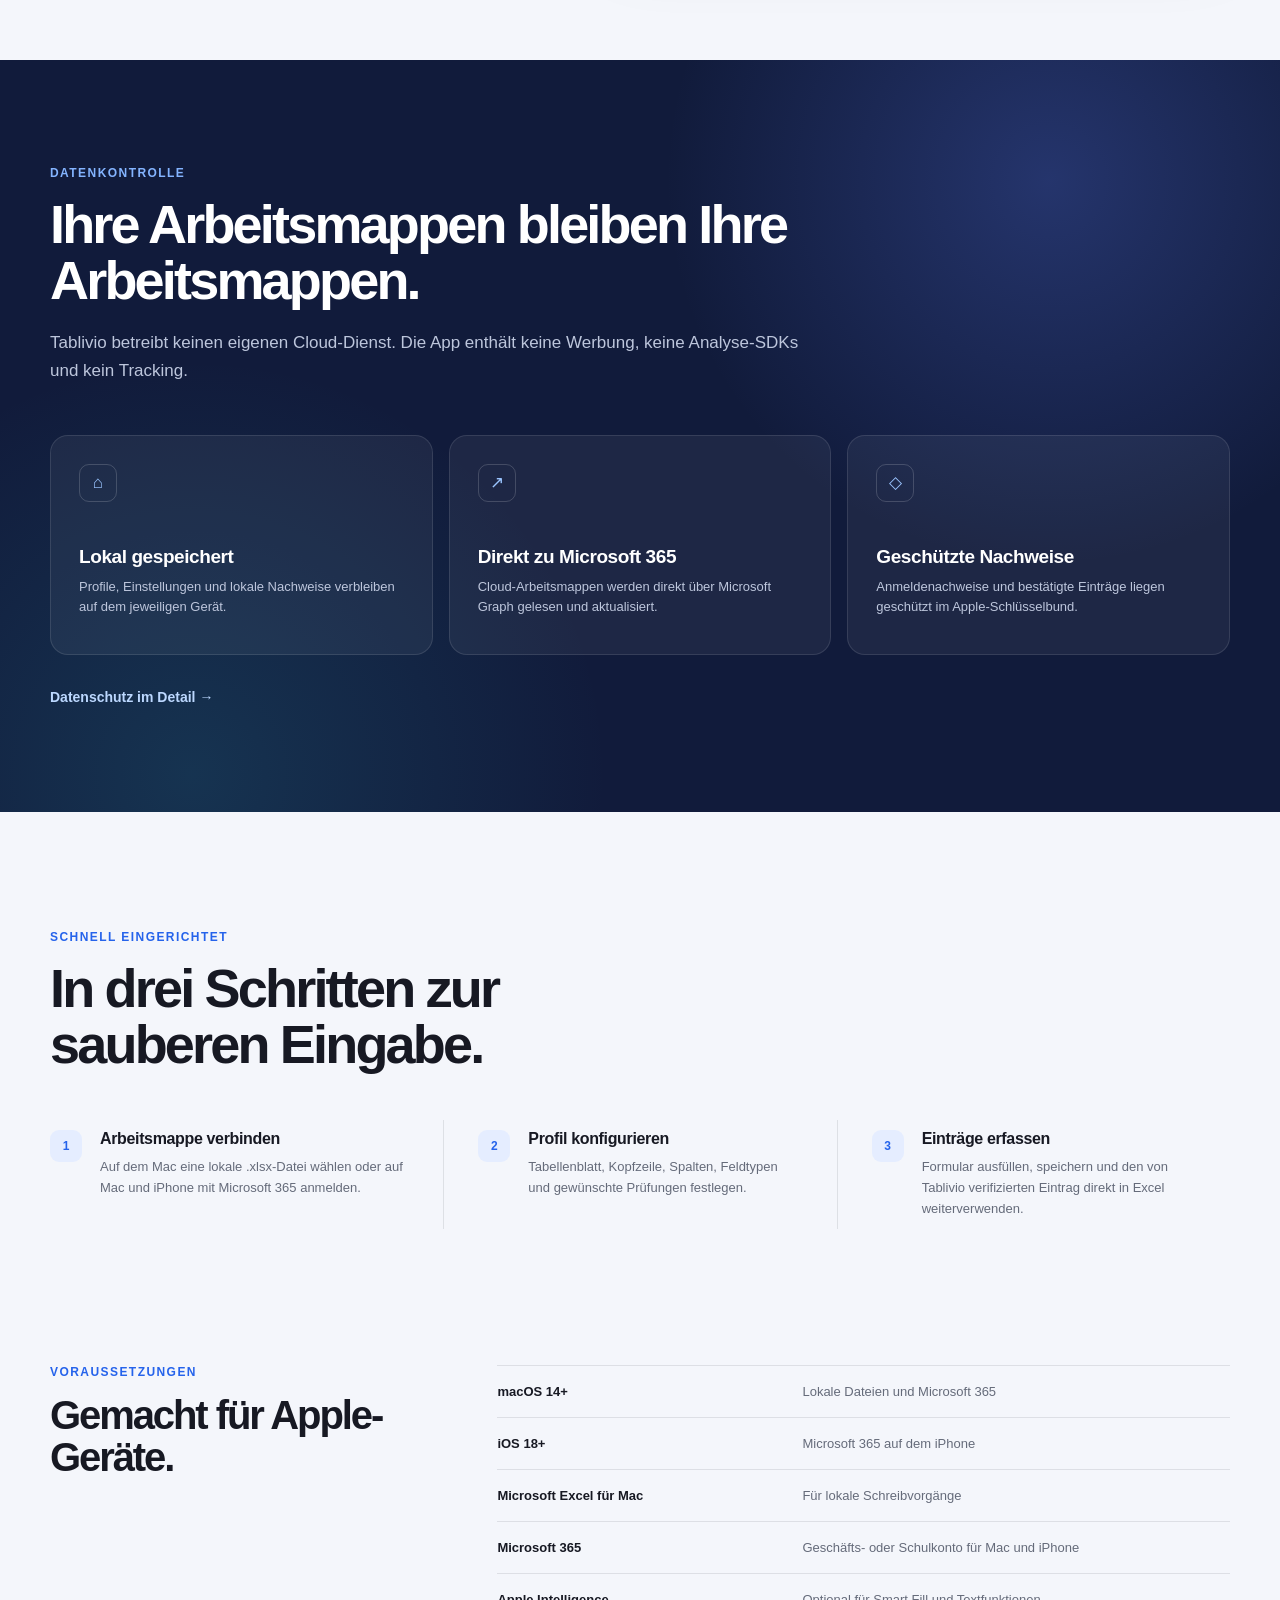
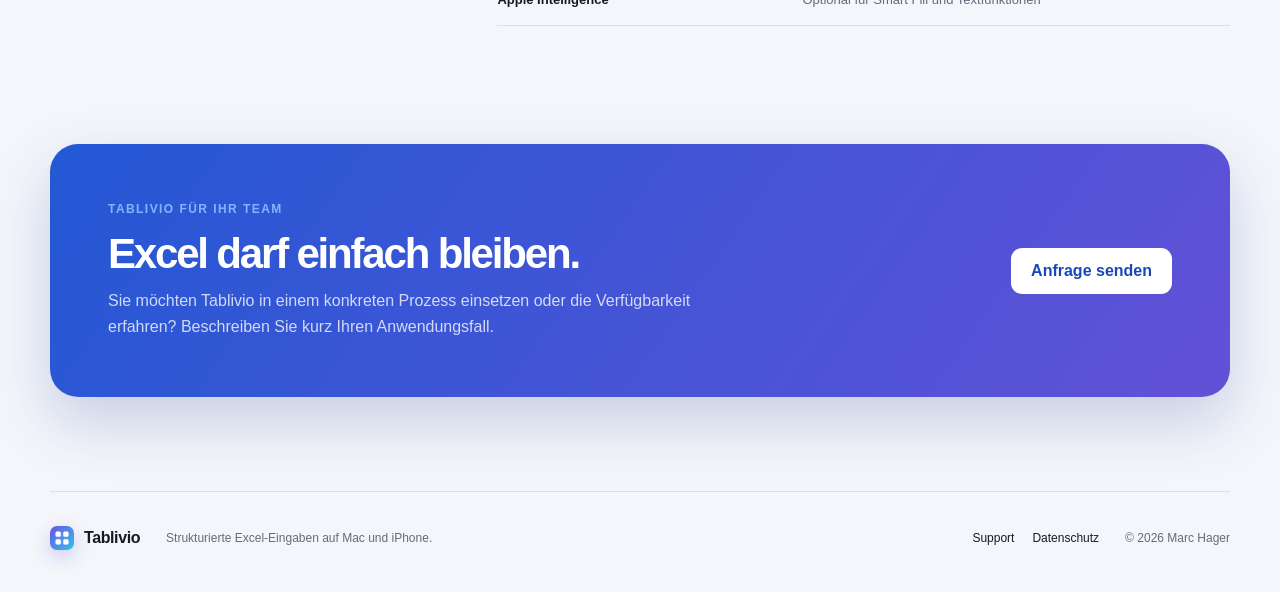
==== commit 722dd3fd: "Restore dedicated marketing page" ====
--- a/index.html
+++ b/index.html
@@ -3,21 +3,18 @@
   <head>
     <meta charset="utf-8">
     <meta name="viewport" content="width=device-width, initial-scale=1">
-    <meta name="description" content="Offizielle Hilfe für Tablivio auf macOS und iOS: Einrichtung, Microsoft 365, lokale Excel-Dateien, Datenschutz und persönlicher Support.">
+    <meta name="description" content="Tablivio macht wiederkehrende Excel-Eingaben für Teams auf Mac und iPhone schnell, strukturiert und verlässlich.">
     <meta name="theme-color" content="#f4f6fb">
     <meta property="og:type" content="website">
     <meta property="og:locale" content="de_DE">
     <meta property="og:site_name" content="Tablivio">
-    <meta property="og:title" content="Tablivio Support">
-    <meta property="og:description" content="Hilfe für Tablivio auf Mac und iPhone – klar, direkt und ohne Umwege.">
+    <meta property="og:title" content="Tablivio – Strukturierte Excel-Eingaben">
+    <meta property="og:description" content="Aus Excel-Spalten werden klare Formulare für Mac und iPhone.">
     <meta property="og:url" content="https://kazomotos.github.io/tablivio-support/">
-    <meta property="og:image" content="https://kazomotos.github.io/tablivio-support/assets/tablivio-support-social.png">
-    <meta property="og:image:width" content="1200">
-    <meta property="og:image:height" content="630">
-    <meta property="og:image:alt" content="Tablivio – Support für Mac und iPhone">
+    <meta property="og:image" content="https://kazomotos.github.io/tablivio-support/assets/screenshots/timer-macos.webp">
     <meta name="twitter:card" content="summary_large_image">
     <link rel="canonical" href="https://kazomotos.github.io/tablivio-support/">
-    <title>Tablivio Support – Hilfe für Mac und iPhone</title>
+    <title>Tablivio – Strukturierte Excel-Eingaben für Teams</title>
     <link rel="icon" type="image/png" href="favicon.png">
     <link rel="stylesheet" href="styles.css">
   </head>
@@ -30,28 +27,29 @@
         <span>Tablivio</span>
       </a>
       <nav aria-label="Hauptnavigation">
-        <a href="#hilfe">Erste Hilfe</a>
+        <a href="#vorteile">Vorteile</a>
         <a href="#funktionen">Funktionen</a>
-        <a href="#faq">Fragen</a>
-        <a href="datenschutz.html">Datenschutz</a>
+        <a href="#sicherheit">Sicherheit</a>
+        <a href="#ablauf">Ablauf</a>
+        <a href="support.html">Support</a>
       </nav>
-      <a class="header-cta" href="mailto:marc-hager@outlook.com?subject=Tablivio%20Support">Support kontaktieren</a>
+      <a class="header-cta" href="mailto:marc-hager@outlook.com?subject=Tablivio%20f%C3%BCr%20unser%20Team">Verfügbarkeit anfragen</a>
     </header>
 
     <main id="inhalt">
       <section class="hero" aria-labelledby="hero-title">
         <div class="hero-copy">
-          <p class="eyebrow">TABLIVIO SUPPORT</p>
-          <h1 id="hero-title">Schnell wieder<br><span>im Arbeitsfluss.</span></h1>
-          <p class="lead">Hier finden Sie Hilfe beim Einrichten von Tablivio, beim Verbinden Ihrer Arbeitsmappen und bei Fragen zu Microsoft 365, lokalen Dateien und Datenschutz.</p>
+          <p class="eyebrow">EXCEL-EINGABEN AUF MAC UND IPHONE</p>
+          <h1 id="hero-title">Weniger Excel-Chaos.<br><span>Mehr saubere Daten.</span></h1>
+          <p class="lead">Tablivio verwandelt wiederkehrende Eingaben in kompakte Formulare – lokal auf dem Mac oder direkt in Microsoft 365 auf Mac und iPhone.</p>
           <div class="hero-actions">
-            <a class="button" href="#hilfe">Problem lösen</a>
-            <a class="text-link" href="mailto:marc-hager@outlook.com?subject=Tablivio%20Support">Persönlichen Support anfragen <span aria-hidden="true">→</span></a>
+            <a class="button" href="mailto:marc-hager@outlook.com?subject=Tablivio%20f%C3%BCr%20unser%20Team">Verfügbarkeit anfragen</a>
+            <a class="text-link" href="#ablauf">So funktioniert Tablivio <span aria-hidden="true">↓</span></a>
           </div>
           <ul class="hero-facts" aria-label="Kurzvorteile">
-            <li>macOS und iOS</li>
-            <li>Direkter Kontakt</li>
             <li>Keine Tablivio-Cloud</li>
+            <li>Kein Tracking</li>
+            <li>Native Apps für macOS und iOS</li>
           </ul>
         </div>
 
@@ -75,52 +73,27 @@
         <span>Lokale .xlsx-Dateien auf dem Mac</span>
       </section>
 
-      <section class="section intro-section" id="hilfe" aria-labelledby="benefits-title">
+      <section class="section intro-section" id="vorteile" aria-labelledby="benefits-title">
         <div class="section-heading">
-          <p class="eyebrow">ERSTE HILFE</p>
-          <h2 id="benefits-title">Wobei können wir helfen?</h2>
-          <p>Wählen Sie den Bereich, der zu Ihrer Situation passt. Die häufigsten Ursachen lassen sich direkt in wenigen Schritten prüfen.</p>
-        </div>
-        <div class="support-grid">
-          <article class="support-card">
-            <span class="support-label">MICROSOFT 365</span>
-            <h3>Anmeldung oder Datei fehlt</h3>
-            <ol>
-              <li>Geschäfts- oder Schulkonto verwenden.</li>
-              <li>Zugriff auf die Arbeitsmappe in OneDrive oder SharePoint prüfen.</li>
-              <li>In Tablivio abmelden und erneut verbinden.</li>
-            </ol>
-            <a href="#faq-microsoft">Mehr zu Microsoft 365 <span aria-hidden="true">→</span></a>
-          </article>
-          <article class="support-card">
-            <span class="support-label violet">MACOS</span>
-            <h3>Lokale Excel-Datei reagiert nicht</h3>
-            <ol>
-              <li>Microsoft Excel für Mac öffnen.</li>
-              <li>Die ausgewählte Arbeitsmappe erreichbar lassen.</li>
-              <li>Die Automatisierungsfreigabe für Tablivio kontrollieren.</li>
-            </ol>
-            <a href="#faq-macos">Mehr zu lokalen Dateien <span aria-hidden="true">→</span></a>
-          </article>
-          <article class="support-card">
-            <span class="support-label cyan">EINTRÄGE</span>
-            <h3>Speichern wird nicht bestätigt</h3>
-            <ol>
-              <li>Pflichtfelder und Feldformate prüfen.</li>
-              <li>Schreibschutz und Tabellenbereich kontrollieren.</li>
-              <li>Verbindung halten, bis die Rückprüfung abgeschlossen ist.</li>
-            </ol>
-            <a href="#faq-speichern">Mehr zur Verifizierung <span aria-hidden="true">→</span></a>
-          </article>
-          <article class="support-card">
-            <span class="support-label green">DATENSCHUTZ</span>
-            <h3>Welche Daten werden verarbeitet?</h3>
-            <ol>
-              <li>Profile und Einstellungen bleiben lokal.</li>
-              <li>Cloud-Dateien gehen direkt an Microsoft Graph.</li>
-              <li>Tablivio verwendet kein Tracking.</li>
-            </ol>
-            <a href="datenschutz.html">Datenschutz im Detail <span aria-hidden="true">→</span></a>
+          <p class="eyebrow">FÜR WIEDERKEHRENDE PROZESSE</p>
+          <h2 id="benefits-title">Das Formular vor der Tabelle.</h2>
+          <p>Teams bleiben in ihrer gewohnten Excel-Welt. Tablivio reduziert nur den Teil, der Zeit kostet und Fehler produziert: die tägliche Dateneingabe.</p>
+        </div>
+        <div class="benefit-grid">
+          <article class="feature-card accent-blue">
+            <span class="feature-number">01</span>
+            <h3>Konsequent strukturiert</h3>
+            <p>Ordne Excel-Spalten passenden Text-, Zahlen-, Datums-, Auswahl- oder Timerfeldern zu. Mitarbeitende sehen nur, was sie für den Eintrag brauchen.</p>
+          </article>
+          <article class="feature-card accent-violet">
+            <span class="feature-number">02</span>
+            <h3>Sicher geschrieben</h3>
+            <p>Tablivio bestimmt die freie Zeile bei jedem Speichern neu, liest das Ergebnis zurück und meldet Erfolg erst nach vollständiger Prüfung.</p>
+          </article>
+          <article class="feature-card accent-cyan">
+            <span class="feature-number">03</span>
+            <h3>Schnell im Arbeitsalltag</h3>
+            <p>Profile, Timer und intelligente Eingabe verkürzen Routinearbeit. Auf dem Mac helfen Tastaturkürzel, auf dem iPhone bleibt alles direkt erreichbar.</p>
           </article>
         </div>
       </section>
@@ -155,25 +128,25 @@
 
       <section class="section workflow-showcase" aria-labelledby="use-cases-title">
         <div class="workflow-copy">
-          <p class="eyebrow">GUT VORBEREITET</p>
-          <h2 id="use-cases-title">Damit wir schnell helfen können.</h2>
-          <p>Falls die Hinweise nicht ausreichen, senden Sie uns bitte eine kurze Fehlerbeschreibung. Diese Angaben helfen bei einer gezielten Antwort:</p>
+          <p class="eyebrow">EIN WERKZEUG, VIELE LISTEN</p>
+          <h2 id="use-cases-title">Passt sich dem Prozess an – nicht umgekehrt.</h2>
+          <p>Für jede Arbeitsmappe entsteht ein eigenes Eingabeprofil. Tabellenblatt, Kopfzeile, Zielspalten und Validierung bleiben nachvollziehbar konfiguriert.</p>
           <ul class="check-list">
-            <li>Mac- oder iPhone-Modell</li>
-            <li>macOS- oder iOS-Version</li>
-            <li>Tablivio-Version</li>
-            <li>Lokale Datei oder Microsoft 365</li>
+            <li>Projekt- und Zeiterfassung</li>
+            <li>Auftrags- und Einsatzdokumentation</li>
+            <li>Inventar- und Prüflisten</li>
+            <li>Vertriebs- und Kontaktdaten</li>
           </ul>
         </div>
-        <div class="mapping-panel support-summary" aria-label="Hilfreiche Angaben für eine Supportanfrage">
+        <div class="mapping-panel" aria-label="Beispiel einer Feldzuordnung">
           <div class="mapping-header">
-            <div><span>SUPPORTANFRAGE</span><strong>Kurz und nachvollziehbar</strong></div>
-            <span class="connected">Ohne Arbeitsmappe</span>
-          </div>
-          <div class="mapping-row"><span class="field-icon blue">1</span><div><strong>Was wollten Sie tun?</strong><small>Den letzten Schritt vor dem Problem nennen</small></div><span>Kontext</span></div>
-          <div class="mapping-row"><span class="field-icon violet">2</span><div><strong>Was ist passiert?</strong><small>Fehlermeldung möglichst wörtlich übernehmen</small></div><span>Fehler</span></div>
-          <div class="mapping-row"><span class="field-icon cyan">3</span><div><strong>Wo tritt es auf?</strong><small>Gerät, Systemversion und Arbeitsweise angeben</small></div><span>System</span></div>
-          <div class="mapping-row"><span class="field-icon green">✓</span><div><strong>Keine sensiblen Dateien senden</strong><small>Ein geschwärzter Screenshot reicht in der Regel aus</small></div><span>Sicher</span></div>
+            <div><span>PROFIL</span><strong>Auftragserfassung</strong></div>
+            <span class="connected">Excel verbunden</span>
+          </div>
+          <div class="mapping-row"><span class="field-icon blue">A</span><div><strong>Kunde</strong><small>Text · Pflichtfeld</small></div><span>Spalte A</span></div>
+          <div class="mapping-row"><span class="field-icon violet">D</span><div><strong>Lieferdatum</strong><small>Datum</small></div><span>Spalte C</span></div>
+          <div class="mapping-row"><span class="field-icon cyan">#</span><div><strong>Menge</strong><small>Zahl · größer als 0</small></div><span>Spalte D</span></div>
+          <div class="mapping-row"><span class="field-icon green">✓</span><div><strong>Status</strong><small>Auswahlliste</small></div><span>Spalte F</span></div>
         </div>
       </section>
 
@@ -238,43 +211,13 @@
         </ul>
       </section>
 
-      <section class="section faq-section" id="faq" aria-labelledby="faq-title">
-        <div class="section-heading">
-          <p class="eyebrow">HÄUFIGE FRAGEN</p>
-          <h2 id="faq-title">Antworten ohne Umwege.</h2>
-          <p>Die wichtigsten Hinweise zu Konten, Arbeitsmappen, Verifizierung und gespeicherten Daten.</p>
-        </div>
-        <div class="faq-list">
-          <details id="faq-microsoft">
-            <summary>Welche Microsoft-Konten unterstützt Tablivio?</summary>
-            <p>Tablivio ist für Microsoft-365-Geschäfts- und Schulkonten ausgelegt. Die Arbeitsmappe muss für das angemeldete Konto in OneDrive for Business oder SharePoint erreichbar sein.</p>
-          </details>
-          <details id="faq-macos">
-            <summary>Warum benötigt die Mac-App Zugriff auf Microsoft Excel?</summary>
-            <p>Lokale <code>.xlsx</code>-Dateien werden über Microsoft Excel für Mac geschrieben. macOS schützt diese Zusammenarbeit mit einer Automatisierungsfreigabe, die Sie in den Systemeinstellungen kontrollieren können.</p>
-          </details>
-          <details id="faq-speichern">
-            <summary>Warum erscheint die Bestätigung erst nach dem Speichern?</summary>
-            <p>Tablivio liest die geschriebenen Zellen erneut aus Excel. Erst wenn die Zielzeile mit den eingegebenen Werten übereinstimmt, wird der Eintrag als bestätigt angezeigt.</p>
-          </details>
-          <details>
-            <summary>Werden meine Arbeitsmappen an Tablivio übertragen?</summary>
-            <p>Nein. Tablivio betreibt keinen eigenen Cloud-Dienst. Lokale Dateien bleiben auf dem Mac; Microsoft-365-Inhalte werden direkt zwischen der App und Microsoft Graph übertragen.</p>
-          </details>
-          <details>
-            <summary>Welche Informationen sollte eine Supportanfrage enthalten?</summary>
-            <p>Nennen Sie Gerät, System- und App-Version, die verwendete Arbeitsweise sowie den letzten Schritt vor dem Problem. Bitte senden Sie keine vollständigen Arbeitsmappen oder Zugangsdaten.</p>
-          </details>
-        </div>
-      </section>
-
-      <section class="contact-card" id="support" aria-labelledby="contact-title">
+      <section class="contact-card" id="kontakt" aria-labelledby="contact-title">
         <div>
-          <p class="eyebrow light">PERSÖNLICHER SUPPORT</p>
-          <h2 id="contact-title">Noch nicht gelöst?</h2>
-          <p>Beschreiben Sie kurz, was Sie erreichen wollten und an welchem Schritt es nicht weiterging. Wir antworten direkt per E-Mail.</p>
-        </div>
-        <a class="button light-button" href="mailto:marc-hager@outlook.com?subject=Tablivio%20Support&amp;body=Ger%C3%A4t%3A%0ASystemversion%3A%0ATablivio-Version%3A%0AArbeitsweise%20%28lokal%20oder%20Microsoft%20365%29%3A%0A%0ABeschreibung%3A">Supportanfrage öffnen</a>
+          <p class="eyebrow light">TABLIVIO FÜR IHR TEAM</p>
+          <h2 id="contact-title">Excel darf einfach bleiben.</h2>
+          <p>Sie möchten Tablivio in einem konkreten Prozess einsetzen oder die Verfügbarkeit erfahren? Beschreiben Sie kurz Ihren Anwendungsfall.</p>
+        </div>
+        <a class="button light-button" href="mailto:marc-hager@outlook.com?subject=Tablivio%20f%C3%BCr%20unser%20Team">Anfrage senden</a>
       </section>
     </main>
 
@@ -285,7 +228,7 @@
       </a>
       <p>Strukturierte Excel-Eingaben auf Mac und iPhone.</p>
       <div class="footer-links">
-        <a href="#support">Kontakt</a>
+        <a href="support.html">Support</a>
         <a href="datenschutz.html">Datenschutz</a>
       </div>
       <span class="copyright">© 2026 Marc Hager</span>
--- a/styles.css
+++ b/styles.css
@@ -490,8 +490,10 @@
 }
 
 .screenshot-section {
-  width: auto;
-  margin: 0;
+  width: 100vw;
+  max-width: none;
+  margin-right: 0;
+  margin-left: calc(50% - 50vw);
   padding: 104px max(24px, calc((100vw - 1180px) / 2));
   color: #fff;
   background:
@@ -522,6 +524,8 @@
 .screenshot-grid {
   display: grid;
   grid-template-columns: 1.08fr 0.82fr 0.56fr;
+  grid-template-rows: repeat(2, minmax(0, 1fr));
+  aspect-ratio: 1180 / 640;
   gap: 18px;
 }
 
@@ -534,12 +538,24 @@
 }
 
 .screenshot-card.featured {
-  grid-row: span 2;
+  grid-column: 1;
+  grid-row: 1 / span 2;
   align-self: stretch;
 }
 
+.screenshot-card:nth-child(2) {
+  grid-column: 2;
+  grid-row: 1;
+}
+
+.screenshot-card:nth-child(3) {
+  grid-column: 2;
+  grid-row: 2;
+}
+
 .screenshot-card.iphone {
-  grid-row: span 2;
+  grid-column: 3;
+  grid-row: 1 / span 2;
 }
 
 .screenshot-card img {
@@ -710,8 +726,10 @@
 }
 
 .security-section {
-  width: auto;
-  margin: 0;
+  width: 100vw;
+  max-width: none;
+  margin-right: 0;
+  margin-left: calc(50% - 50vw);
   padding: 106px max(24px, calc((100vw - 1180px) / 2));
   color: #fff;
   background:
@@ -1170,11 +1188,23 @@
     grid-template-columns: 1fr;
   }
 
+  .screenshot-grid {
+    grid-template-rows: auto;
+    aspect-ratio: auto;
+  }
+
   .screenshot-heading {
     gap: 20px;
   }
 
   .screenshot-card.featured {
+    grid-column: auto;
+    grid-row: auto;
+  }
+
+  .screenshot-card:nth-child(2),
+  .screenshot-card:nth-child(3) {
+    grid-column: auto;
     grid-row: auto;
   }
 
@@ -1184,6 +1214,7 @@
   }
 
   .screenshot-card.iphone {
+    grid-column: auto;
     grid-row: auto;
     width: min(440px, 100%);
     justify-self: center;
